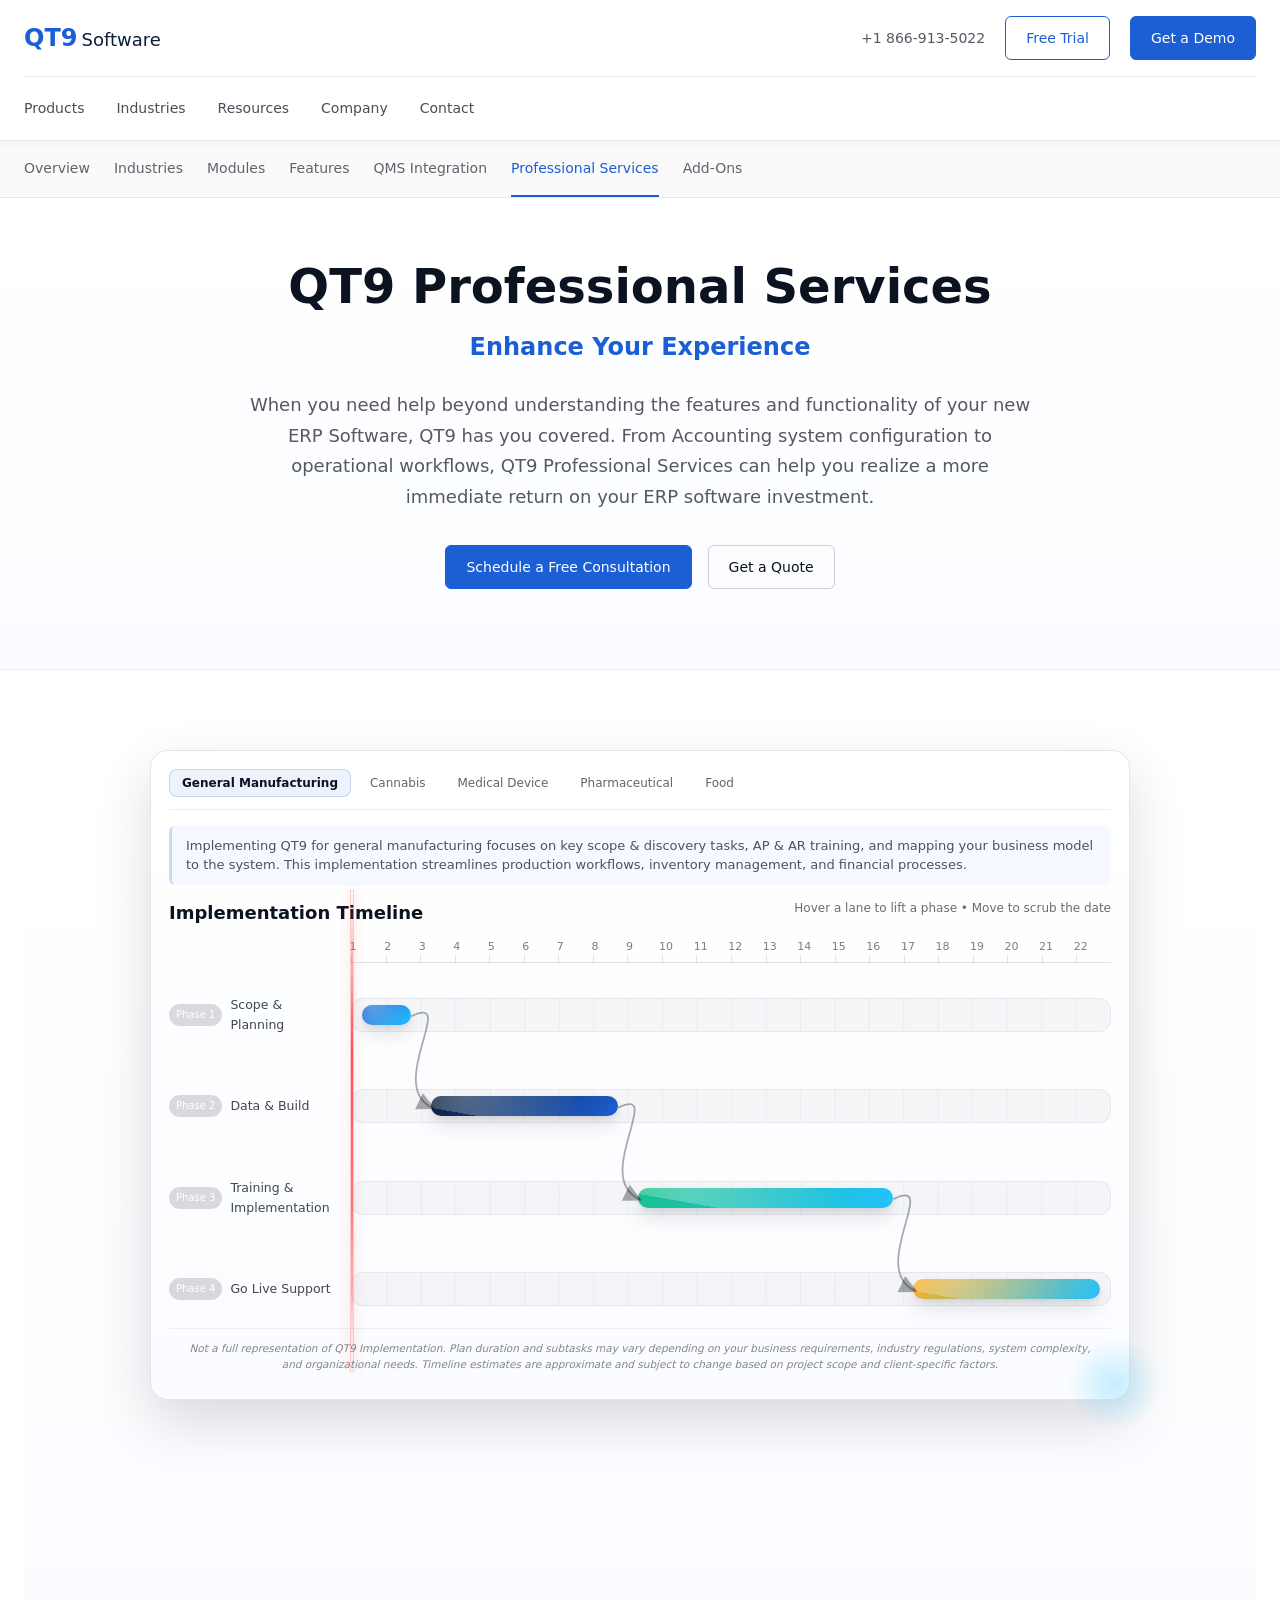
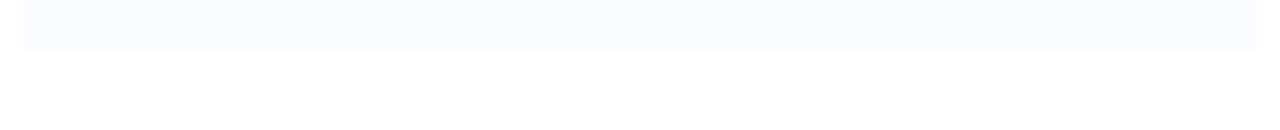
==== implementation.html @ 5e66df1b "Enhance ERP implementation timeline with new features and optimizations - Improved index.html for be" ====
<!doctype html>
<html lang="en">
  <head>
    <meta charset="UTF-8" />
    <meta name="viewport" content="width=device-width, initial-scale=1" />
    <title>Professional Services | QT9 ERP</title>
    <link rel="stylesheet" href="styles.css" />
    <link rel="stylesheet" href="page-styles.css" />
  </head>
  <body>
    <!-- Header Navigation -->
    <header class="qt9-site-header">
      <div class="qt9-header-container">
        <div class="qt9-header-top">
          <div class="qt9-logo">
            <span class="qt9-logo-text">QT9</span>
            <span class="qt9-logo-subtext">Software</span>
          </div>
          <div class="qt9-header-actions">
            <a href="tel:+18669135022" class="qt9-phone">+1 866-913-5022</a>
            <a href="#" class="qt9-btn qt9-btn-secondary">Free Trial</a>
            <a href="#" class="qt9-btn qt9-btn-primary">Get a Demo</a>
          </div>
        </div>
        <nav class="qt9-main-nav">
          <a href="#" class="qt9-nav-item">Products</a>
          <a href="#" class="qt9-nav-item">Industries</a>
          <a href="#" class="qt9-nav-item">Resources</a>
          <a href="#" class="qt9-nav-item">Company</a>
          <a href="#" class="qt9-nav-item">Contact</a>
        </nav>
      </div>
    </header>

    <!-- ERP Sub Navigation -->
    <nav class="qt9-sub-nav">
      <div class="qt9-sub-nav-container">
        <a href="#" class="qt9-sub-nav-item">Overview</a>
        <a href="#" class="qt9-sub-nav-item">Industries</a>
        <a href="#" class="qt9-sub-nav-item">Modules</a>
        <a href="#" class="qt9-sub-nav-item">Features</a>
        <a href="#" class="qt9-sub-nav-item">QMS Integration</a>
        <a href="#" class="qt9-sub-nav-item qt9-sub-nav-item-active">Professional Services</a>
        <a href="#" class="qt9-sub-nav-item">Add-Ons</a>
      </div>
    </nav>

    <!-- Main Content -->
    <main class="qt9-main-content">
      <!-- Hero Section -->
      <section class="qt9-hero">
        <div class="qt9-hero-container">
          <h1 class="qt9-hero-title">QT9 Professional Services</h1>
          <p class="qt9-hero-subtitle">Enhance Your Experience</p>
          <p class="qt9-hero-description">
            When you need help beyond understanding the features and functionality of your new ERP Software, QT9 has you covered. From Accounting system configuration to operational workflows, QT9 Professional Services can help you realize a more immediate return on your ERP software investment.
          </p>
          <div class="qt9-hero-actions">
            <a href="#" class="qt9-btn qt9-btn-primary">Schedule a Free Consultation</a>
            <a href="#" class="qt9-btn qt9-btn-outline">Get a Quote</a>
          </div>
        </div>
      </section>

      <!-- Timeline Card Section -->
      <section class="qt9-timeline-section">
        <div class="qt9-section-container">
          <div class="qt9-page-wrap">
            <div class="qt9-timeline-card" role="img" aria-label="Interactive implementation timeline mockup with four phases across weeks.">
              <div class="qt9-tabs">
                <button class="qt9-tab active" data-type="general">General Manufacturing</button>
                <button class="qt9-tab" data-type="cannabis">Cannabis</button>
                <button class="qt9-tab" data-type="medical">Medical Device</button>
                <button class="qt9-tab" data-type="pharma">Pharmaceutical</button>
                <button class="qt9-tab" data-type="food">Food</button>
              </div>
              <div class="qt9-description" id="implementation-description">
                <!-- Dynamically populated -->
              </div>
              <div class="qt9-card-header">
                <div class="qt9-title">Implementation Timeline</div>
                <div class="qt9-subtitle">Hover a lane to lift a phase • Move to scrub the date</div>
              </div>

              <!-- Week ticks (start inline with the chart lanes) -->
              <div class="qt9-axis" aria-hidden="true">
                <div class="qt9-axis-spacer"></div>
                <div class="qt9-ticks" id="week-ticks">
                  <!-- Dynamically generated -->
                </div>
              </div>

              <!-- Bars -->
              <div class="qt9-bars">
                <div class="qt9-row">
                  <div class="qt9-label">
                    <span class="qt9-bar-chip">Phase 1</span>
                    Scope &amp; Planning
                  </div>
                  <div class="qt9-lane" data-phase="1">
                    <!-- Phase 1: 2 weeks -->
                    <div class="qt9-swimlane-hitbox" style="--start:0; --span:2;" aria-hidden="true"></div>
                    <div class="qt9-bar bar-1" style="--start:0; --span:2;">
                      <div class="qt9-bar-glint" aria-hidden="true"></div>
                    </div>
                    <div class="qt9-subtasks" data-phase="1">
                      <!-- Dynamically populated -->
                    </div>
                  </div>
                </div>

                <div class="qt9-row">
                  <div class="qt9-label">
                    <span class="qt9-bar-chip">Phase 2</span>
                    Data &amp; Build
                  </div>
                  <div class="qt9-lane" data-phase="2">
                    <!-- Phase 2: 6 weeks -->
                    <div class="qt9-swimlane-hitbox" style="--start:2; --span:6;" aria-hidden="true"></div>
                    <div class="qt9-bar bar-2" style="--start:2; --span:6;">
                      <div class="qt9-bar-glint" aria-hidden="true"></div>
                    </div>
                    <div class="qt9-subtasks" data-phase="2">
                      <!-- Dynamically populated -->
                    </div>
                  </div>
                </div>

                <div class="qt9-row">
                  <div class="qt9-label">
                    <span class="qt9-bar-chip">Phase 3</span>
                    Training &amp; Implementation
                  </div>
                  <div class="qt9-lane" data-phase="3">
                    <!-- Phase 3: 8 weeks -->
                    <div class="qt9-swimlane-hitbox" style="--start:8; --span:8;" aria-hidden="true"></div>
                    <div class="qt9-bar bar-3" style="--start:8; --span:8;">
                      <div class="qt9-bar-glint" aria-hidden="true"></div>
                    </div>
                    <div class="qt9-subtasks" data-phase="3">
                      <!-- Dynamically populated -->
                    </div>
                  </div>
                </div>

                <div class="qt9-row">
                  <div class="qt9-label">
                    <span class="qt9-bar-chip">Phase 4</span>
                    Go Live Support
                  </div>
                  <div class="qt9-lane" data-phase="4">
                    <!-- Phase 4: 6 weeks -->
                    <div class="qt9-swimlane-hitbox" style="--start:16; --span:6;" aria-hidden="true"></div>
                    <div class="qt9-bar bar-4" style="--start:16; --span:6;">
                      <div class="qt9-bar-glint" aria-hidden="true"></div>
                    </div>
                    <div class="qt9-subtasks" data-phase="4">
                      <!-- Dynamically populated -->
                    </div>
                  </div>
                </div>
              </div>

              <!-- Cursor-tracking progress line -->
              <div class="qt9-progress-line" aria-hidden="true"></div>

              <!-- Dependency arrows (always visible; auto-tracks bar positions) -->
              <svg class="qt9-deps" aria-hidden="true"></svg>

              <div class="qt9-bg-grid" aria-hidden="true"></div>
              <div class="qt9-corner-dot" aria-hidden="true"></div>
              
              <div class="qt9-footer-text">
                Not a full representation of QT9 Implementation. Plan duration and subtasks may vary depending on your business requirements, industry regulations, system complexity, and organizational needs. Timeline estimates are approximate and subject to change based on project scope and client-specific factors.
              </div>
            </div>
          </div>
        </div>
      </section>
    </main>

    <script type="module" src="main.js"></script>
  </body>
</html>
---- styles.css ----
/* ============================================================
   QT9 Bento Gantt Mock Timeline
   ============================================================ */
.qt9-page-wrap {
  display: flex;
  justify-content: center;
  padding-top: 48px;
  padding-bottom: 200px;
  min-height: 100vh;
  background: linear-gradient(180deg, #ffffff 0%, #fbfcff 100%);
}

.qt9-timeline-card {
  --card-w: 980px;
  --card-h: 650px;
  --weeks: 22;

  /* Layout constants (JS reads these) */
  --label-col: 170px;
  --col-gap: 12px;
  --card-pad: 18px;

  /* QT9-ish palette */
  --qt9-navy: #0b1f3b;
  --qt9-blue: #1c5fd4;
  --qt9-cyan: #22c3ff;
  --qt9-green: #18c08a;
  --qt9-amber: #ffb020;

  --ink: #0b1220;
  --muted: rgba(11, 18, 32, 0.62);
  --line: rgba(15, 23, 42, 0.12);

  width: var(--card-w);
  height: var(--card-h);
  max-height: var(--card-h);
  position: relative;
  border-radius: 18px;
  padding: var(--card-pad);
  background: linear-gradient(180deg, #ffffff 0%, #fbfcff 100%);
  border: 1px solid rgba(15, 23, 42, 0.10);
  box-shadow: 0 22px 55px rgba(2, 8, 23, 0.14);
  overflow: visible;
  display: flex;
  flex-direction: column;

  /* 3D stage */
  perspective: 900px;
  transform-style: preserve-3d;
}

.qt9-tabs {
  display: flex;
  gap: 6px;
  margin-bottom: 16px;
  padding-bottom: 12px;
  border-bottom: 1px solid rgba(15, 23, 42, 0.08);
  position: relative;
  z-index: 6;
  flex-wrap: wrap;
}

.qt9-tab {
  font-family: system-ui, -apple-system, Segoe UI, Roboto, Arial, sans-serif;
  font-size: 12px;
  font-weight: 500;
  color: rgba(11, 18, 32, 0.65);
  background: transparent;
  border: 1px solid transparent;
  border-radius: 8px;
  padding: 6px 12px;
  cursor: pointer;
  transition: all 200ms cubic-bezier(0.2, 0.8, 0.2, 1);
  position: relative;
}

.qt9-tab:hover {
  color: rgba(11, 18, 32, 0.85);
  background: rgba(15, 23, 42, 0.04);
}

.qt9-tab.active {
  color: var(--ink);
  background: rgba(28, 95, 212, 0.08);
  border-color: rgba(28, 95, 212, 0.2);
  font-weight: 600;
}

.qt9-description {
  font-family: system-ui, -apple-system, Segoe UI, Roboto, Arial, sans-serif;
  font-size: 13px;
  line-height: 1.5;
  color: rgba(11, 18, 32, 0.72);
  background: rgba(28, 95, 212, 0.04);
  border-left: 3px solid rgba(28, 95, 212, 0.2);
  border-radius: 6px;
  padding: 10px 14px;
  margin-bottom: 14px;
  position: relative;
  z-index: 6;
  transition: opacity 200ms ease, transform 200ms ease;
}

.qt9-card-header {
  display: flex;
  justify-content: space-between;
  gap: 12px;
  margin-bottom: 10px;
  position: relative;
  z-index: 6;
}

.qt9-title {
  font-family: system-ui, -apple-system, Segoe UI, Roboto, Arial, sans-serif;
  font-weight: 700;
  font-size: 18px;
  color: var(--ink);
}

.qt9-subtitle {
  font-family: system-ui, -apple-system, Segoe UI, Roboto, Arial, sans-serif;
  font-size: 12px;
  color: var(--muted);
  white-space: nowrap;
}

.qt9-footer-text {
  font-family: system-ui, -apple-system, Segoe UI, Roboto, Arial, sans-serif;
  font-size: 10.5px;
  line-height: 1.5;
  color: rgba(11, 18, 32, 0.5);
  text-align: center;
  margin-top: auto;
  padding-top: 12px;
  padding-bottom: 8px;
  padding-left: 16px;
  padding-right: 16px;
  border-top: 1px solid rgba(15, 23, 42, 0.06);
  position: relative;
  z-index: 6;
  font-style: italic;
  flex-shrink: 0;
  max-width: 100%;
}

/* Axis aligns to the same label column as the rows */
.qt9-axis {
  display: grid;
  grid-template-columns: var(--label-col) 1fr;
  column-gap: var(--col-gap);
  margin-bottom: 10px;
  position: relative;
  z-index: 6;
}

.qt9-axis-spacer {
  height: 1px;
}

.qt9-ticks {
  display: grid;
  grid-template-columns: repeat(var(--weeks), 1fr);
  border-bottom: 1px solid var(--line);
  padding-bottom: 6px;
}

.qt9-tick {
  position: relative;
  height: 18px;
}

.qt9-tick::before {
  content: "";
  position: absolute;
  left: 0;
  bottom: -7px;
  width: 1px;
  height: 8px;
  background: var(--line);
}

.qt9-tick span {
  position: absolute;
  left: 0;
  bottom: 0;
  transform: translateX(-20%);
  font-family: system-ui, -apple-system, Segoe UI, Roboto, Arial, sans-serif;
  font-size: 11px;
  color: rgba(11, 18, 32, 0.55);
}

.qt9-bars {
  display: grid;
  gap: 10px;
  flex: 1;
  overflow: visible;
  position: relative;
  z-index: 7;
  isolation: isolate;
  cursor: crosshair;
}

.qt9-row {
  display: grid;
  grid-template-columns: var(--label-col) 1fr;
  column-gap: var(--col-gap);
  align-items: center;
}

.qt9-label {
  font-family: system-ui, -apple-system, Segoe UI, Roboto, Arial, sans-serif;
  font-size: 12.5px;
  color: rgba(11, 18, 32, 0.78);
  display: flex;
  align-items: center;
  gap: 8px;
}

.qt9-lane {
  position: relative;
  height: 34px;
  border-radius: 12px;
  background: rgba(15, 23, 42, 0.03);
  border: 1px solid rgba(15, 23, 42, 0.06);
  overflow: visible;
  z-index: 1;
  transition: margin-bottom 400ms cubic-bezier(0.2, 0.8, 0.2, 1);
  margin-bottom: 0;
}

.qt9-lane.expanded {
  margin-bottom: 120px;
}

.qt9-lane::before {
  content: "";
  position: absolute;
  inset: 0;
  background: linear-gradient(to right, rgba(15, 23, 42, 0.08) 1px, transparent 1px);
  background-size: calc(100% / var(--weeks)) 100%;
  opacity: 0.55;
  pointer-events: none;
}

/* Swimlane hitbox - invisible interactive area spanning phase timespan */
.qt9-swimlane-hitbox {
  position: absolute;
  top: 0;
  bottom: 0;
  left: calc((100% / var(--weeks)) * var(--start) + 10px);
  width: calc((100% / var(--weeks)) * var(--span) - 20px);
  z-index: 6;
  cursor: pointer;
  pointer-events: auto;
  transition: left 600ms cubic-bezier(0.2, 0.8, 0.2, 1),
    width 600ms cubic-bezier(0.2, 0.8, 0.2, 1);
  /* Optional: uncomment for debugging */
  /* background: rgba(255, 0, 0, 0.1); */
}

.qt9-bar {
  position: absolute;
  top: 6px;
  bottom: 6px;
  left: calc((100% / var(--weeks)) * var(--start) + 10px);
  width: calc((100% / var(--weeks)) * var(--span) - 20px);
  border-radius: 12px;

  box-shadow: 0 10px 18px rgba(2, 8, 23, 0.10), 0 2px 6px rgba(2, 8, 23, 0.08);

  transform: translateZ(0);
  transform-style: preserve-3d;
  transform-origin: 50% 50%;

  transition: transform 380ms cubic-bezier(0.2, 0.8, 0.2, 1),
    box-shadow 380ms cubic-bezier(0.2, 0.8, 0.2, 1),
    filter 380ms cubic-bezier(0.2, 0.8, 0.2, 1),
    left 600ms cubic-bezier(0.2, 0.8, 0.2, 1),
    width 600ms cubic-bezier(0.2, 0.8, 0.2, 1);
  overflow: hidden;
  z-index: 10;
}

.bar-1 {
  background: linear-gradient(135deg, var(--qt9-blue), var(--qt9-cyan));
}

.bar-2 {
  background: linear-gradient(135deg, var(--qt9-navy), var(--qt9-blue));
}

.bar-3 {
  background: linear-gradient(135deg, var(--qt9-green), var(--qt9-cyan));
}

.bar-4 {
  background: linear-gradient(135deg, var(--qt9-amber), var(--qt9-cyan));
}

/* Independent bar tilt forward: triggered by X-coordinate hover */
.qt9-bar.hovered {
  filter: saturate(1.05) contrast(1.02);
  box-shadow: 0 16px 30px rgba(2, 8, 23, 0.14), 0 6px 14px rgba(2, 8, 23, 0.10);
}

.bar-1.hovered {
  transform: rotateX(8deg) rotateY(-2deg) translateZ(28px) scale(1.02);
}

.bar-2.hovered {
  transform: rotateX(8deg) rotateY(2deg) translateZ(28px) scale(1.02);
}

.bar-3.hovered {
  transform: rotateX(7deg) rotateY(-2deg) translateZ(28px) scale(1.02);
}

.bar-4.hovered {
  transform: rotateX(9deg) rotateY(2deg) translateZ(28px) scale(1.02);
}

.qt9-bar-chip {
  font-family: system-ui, -apple-system, Segoe UI, Roboto, Arial, sans-serif;
  font-size: 10px;
  color: white;
  background: rgba(11, 18, 32, 0.15);
  padding: 3px 7px;
  border-radius: 999px;
  white-space: nowrap;
  flex-shrink: 0;
  transition: background 380ms cubic-bezier(0.2, 0.8, 0.2, 1),
    box-shadow 380ms cubic-bezier(0.2, 0.8, 0.2, 1),
    transform 380ms cubic-bezier(0.2, 0.8, 0.2, 1);
}

.qt9-bar-chip.active {
  background: rgba(28, 95, 212, 0.25);
  box-shadow: 0 2px 8px rgba(28, 95, 212, 0.3);
  transform: scale(1.05);
}

.qt9-bar-glint {
  position: absolute;
  inset: -40% -30%;
  background: radial-gradient(circle at 30% 30%, rgba(255, 255, 255, 0.55), transparent 55%);
  transform: rotate(10deg) translateZ(2px);
  opacity: 0.55;
  pointer-events: none;
  transition: transform 380ms cubic-bezier(0.2, 0.8, 0.2, 1),
    opacity 380ms cubic-bezier(0.2, 0.8, 0.2, 1);
}

.qt9-bar.hovered .qt9-bar-glint {
  transform: rotate(18deg) translateX(10%) translateZ(2px);
  opacity: 0.75;
}

/* Cursor-tracking progress line */
.qt9-progress-line {
  position: absolute;
  top: 140px;
  bottom: 28px;
  width: 2px;
  left: 0;
  transform: translateX(var(--cursor-x, 0px));
  background: linear-gradient(
    to bottom,
    rgba(255, 77, 79, 0),
    rgba(255, 77, 79, 1),
    rgba(255, 120, 117, 1),
    rgba(255, 77, 79, 0)
  );
  box-shadow: 0 0 0 1px rgba(255, 77, 79, 0.25), 0 0 12px rgba(255, 77, 79, 0.45);
  transition: transform 180ms cubic-bezier(0.4, 0, 0.2, 1);
  z-index: 8;
  pointer-events: none;
}

/* Dependency arrows overlay (always visible) */
.qt9-deps {
  position: absolute;
  inset: 0;
  width: 100%;
  height: 100%;
  z-index: 9; /* above lanes, below bars */
  pointer-events: none;
}

.qt9-bg-grid {
  position: absolute;
  inset: 0;
  pointer-events: none;
  opacity: 0.25;
  z-index: 1;
}

.qt9-corner-dot {
  position: absolute;
  right: -40px;
  bottom: -40px;
  width: 110px;
  height: 110px;
  border-radius: 50%;
  background: radial-gradient(circle, rgba(34, 195, 255, 0.25), transparent 60%);
  z-index: 2;
}

/* Subtasks panel */
.qt9-subtasks {
  position: absolute;
  top: 100%;
  left: 0;
  right: 0;
  margin-top: 10px;
  padding: 0;
  background: rgba(255, 255, 255, 0.95);
  border: 1px solid rgba(15, 23, 42, 0.08);
  border-radius: 12px;
  box-shadow: 0 8px 24px rgba(2, 8, 23, 0.08);
  display: grid;
  grid-template-columns: repeat(auto-fit, minmax(140px, 1fr));
  gap: 8px;
  opacity: 0;
  transform: translateY(-8px) scale(0.98);
  pointer-events: none;
  transition: opacity 400ms cubic-bezier(0.2, 0.8, 0.2, 1),
    transform 400ms cubic-bezier(0.2, 0.8, 0.2, 1),
    padding 400ms cubic-bezier(0.2, 0.8, 0.2, 1),
    max-height 400ms cubic-bezier(0.2, 0.8, 0.2, 1);
  z-index: 11;
  max-height: 0;
  overflow: hidden;
}

.qt9-lane.expanded .qt9-subtasks {
  opacity: 1;
  transform: translateY(0) scale(1);
  pointer-events: auto;
  max-height: 200px;
  padding: 12px 14px;
}

.qt9-subtask {
  font-family: system-ui, -apple-system, Segoe UI, Roboto, Arial, sans-serif;
  font-size: 11.5px;
  color: rgba(11, 18, 32, 0.75);
  padding: 6px 10px;
  background: rgba(15, 23, 42, 0.04);
  border-radius: 6px;
  border: 1px solid rgba(15, 23, 42, 0.06);
  transition: background 200ms ease, border-color 200ms ease;
}

.qt9-subtask:hover {
  background: rgba(15, 23, 42, 0.08);
  border-color: rgba(15, 23, 42, 0.12);
}

.qt9-subtask-industry {
  background: rgba(28, 95, 212, 0.08);
  border-color: rgba(28, 95, 212, 0.2);
  color: rgba(11, 18, 32, 0.85);
  font-weight: 500;
  position: relative;
}

.qt9-subtask-industry::before {
  content: "•";
  color: rgba(28, 95, 212, 0.6);
  font-weight: bold;
  margin-right: 4px;
}

.qt9-subtask-industry:hover {
  background: rgba(28, 95, 212, 0.12);
  border-color: rgba(28, 95, 212, 0.3);
}

/* Responsive adjustments */
@media (max-width: 1024px) {
  .qt9-timeline-card {
    --card-w: min(980px, calc(100vw - 2rem));
  }
}

@media (max-width: 768px) {
  .qt9-timeline-card {
    --card-w: calc(100vw - 2rem);
    --label-col: 140px;
    --card-pad: 14px;
  }

  .qt9-subtitle {
    font-size: 11px;
  }
}
---- page-styles.css ----
/* ============================================================
   QT9 Site Page Styles - Professional Services Mockup
   ============================================================ */

/* Reset and Base */
* {
  margin: 0;
  padding: 0;
  box-sizing: border-box;
}

body {
  font-family: system-ui, -apple-system, Segoe UI, Roboto, Arial, sans-serif;
  color: #0b1220;
  background: #ffffff;
  line-height: 1.6;
}

/* Header */
.qt9-site-header {
  background: #ffffff;
  border-bottom: 1px solid rgba(15, 23, 42, 0.1);
  position: sticky;
  top: 0;
  z-index: 100;
  box-shadow: 0 2px 8px rgba(2, 8, 23, 0.04);
}

.qt9-header-container {
  max-width: 1400px;
  margin: 0 auto;
  padding: 0 24px;
}

.qt9-header-top {
  display: flex;
  justify-content: space-between;
  align-items: center;
  padding: 16px 0;
}

.qt9-logo {
  display: flex;
  align-items: baseline;
  gap: 4px;
  font-weight: 700;
  font-size: 24px;
  color: #0b1f3b;
}

.qt9-logo-text {
  color: #1c5fd4;
}

.qt9-logo-subtext {
  font-size: 18px;
  font-weight: 500;
  color: #0b1f3b;
}

.qt9-header-actions {
  display: flex;
  align-items: center;
  gap: 20px;
}

.qt9-phone {
  font-size: 14px;
  color: rgba(11, 18, 32, 0.7);
  text-decoration: none;
  font-weight: 500;
  transition: color 200ms ease;
}

.qt9-phone:hover {
  color: #1c5fd4;
}

.qt9-btn {
  display: inline-block;
  padding: 10px 20px;
  border-radius: 6px;
  font-size: 14px;
  font-weight: 500;
  text-decoration: none;
  transition: all 200ms cubic-bezier(0.2, 0.8, 0.2, 1);
  border: 1px solid transparent;
  cursor: pointer;
}

.qt9-btn-primary {
  background: #1c5fd4;
  color: #ffffff;
  border-color: #1c5fd4;
}

.qt9-btn-primary:hover {
  background: #1554c0;
  border-color: #1554c0;
  transform: translateY(-1px);
  box-shadow: 0 4px 12px rgba(28, 95, 212, 0.3);
}

.qt9-btn-secondary {
  background: transparent;
  color: #1c5fd4;
  border-color: #1c5fd4;
}

.qt9-btn-secondary:hover {
  background: rgba(28, 95, 212, 0.08);
}

.qt9-btn-outline {
  background: transparent;
  color: #0b1220;
  border-color: rgba(15, 23, 42, 0.2);
}

.qt9-btn-outline:hover {
  background: rgba(15, 23, 42, 0.04);
  border-color: rgba(15, 23, 42, 0.3);
}

/* Main Navigation */
.qt9-main-nav {
  display: flex;
  gap: 32px;
  padding: 12px 0;
  border-top: 1px solid rgba(15, 23, 42, 0.08);
}

.qt9-nav-item {
  font-size: 14px;
  color: rgba(11, 18, 32, 0.75);
  text-decoration: none;
  font-weight: 500;
  transition: color 200ms ease;
  padding: 8px 0;
}

.qt9-nav-item:hover {
  color: #1c5fd4;
}

/* Sub Navigation */
.qt9-sub-nav {
  background: rgba(15, 23, 42, 0.02);
  border-bottom: 1px solid rgba(15, 23, 42, 0.08);
}

.qt9-sub-nav-container {
  max-width: 1400px;
  margin: 0 auto;
  padding: 0 24px;
  display: flex;
  gap: 24px;
  overflow-x: auto;
}

.qt9-sub-nav-item {
  font-size: 14px;
  color: rgba(11, 18, 32, 0.65);
  text-decoration: none;
  font-weight: 500;
  padding: 16px 0;
  white-space: nowrap;
  border-bottom: 2px solid transparent;
  transition: all 200ms ease;
}

.qt9-sub-nav-item:hover {
  color: #1c5fd4;
}

.qt9-sub-nav-item-active {
  color: #1c5fd4;
  border-bottom-color: #1c5fd4;
}

/* Main Content */
.qt9-main-content {
  min-height: calc(100vh - 200px);
}

/* Hero Section */
.qt9-hero {
  background: linear-gradient(180deg, #ffffff 0%, #fbfcff 100%);
  padding: 60px 0 80px;
  border-bottom: 1px solid rgba(15, 23, 42, 0.08);
}

.qt9-hero-container {
  max-width: 1200px;
  margin: 0 auto;
  padding: 0 24px;
  text-align: center;
}

.qt9-hero-title {
  font-size: 48px;
  font-weight: 700;
  color: #0b1220;
  margin-bottom: 12px;
  line-height: 1.2;
}

.qt9-hero-subtitle {
  font-size: 24px;
  font-weight: 600;
  color: #1c5fd4;
  margin-bottom: 24px;
}

.qt9-hero-description {
  font-size: 18px;
  color: rgba(11, 18, 32, 0.7);
  max-width: 800px;
  margin: 0 auto 32px;
  line-height: 1.7;
}

.qt9-hero-actions {
  display: flex;
  gap: 16px;
  justify-content: center;
  flex-wrap: wrap;
}

/* Timeline Section */
.qt9-timeline-section {
  padding: 80px 0;
  background: #ffffff;
}

.qt9-section-container {
  max-width: 1400px;
  margin: 0 auto;
  padding: 0 24px;
}

/* Override page-wrap for embedded card */
.qt9-timeline-section .qt9-page-wrap {
  padding-top: 0;
  padding-bottom: 200px;
  justify-content: center;
}

/* Responsive */
@media (max-width: 1024px) {
  .qt9-hero-title {
    font-size: 36px;
  }

  .qt9-hero-subtitle {
    font-size: 20px;
  }

  .qt9-hero-description {
    font-size: 16px;
  }

  .qt9-header-actions {
    gap: 12px;
  }

  .qt9-btn {
    padding: 8px 16px;
    font-size: 13px;
  }

  .qt9-phone {
    display: none;
  }
}

@media (max-width: 768px) {
  .qt9-main-nav {
    gap: 20px;
    overflow-x: auto;
  }

  .qt9-sub-nav-container {
    gap: 16px;
  }

  .qt9-hero-title {
    font-size: 32px;
  }

  .qt9-hero-actions {
    flex-direction: column;
    align-items: stretch;
  }

  .qt9-btn {
    width: 100%;
    text-align: center;
  }
}
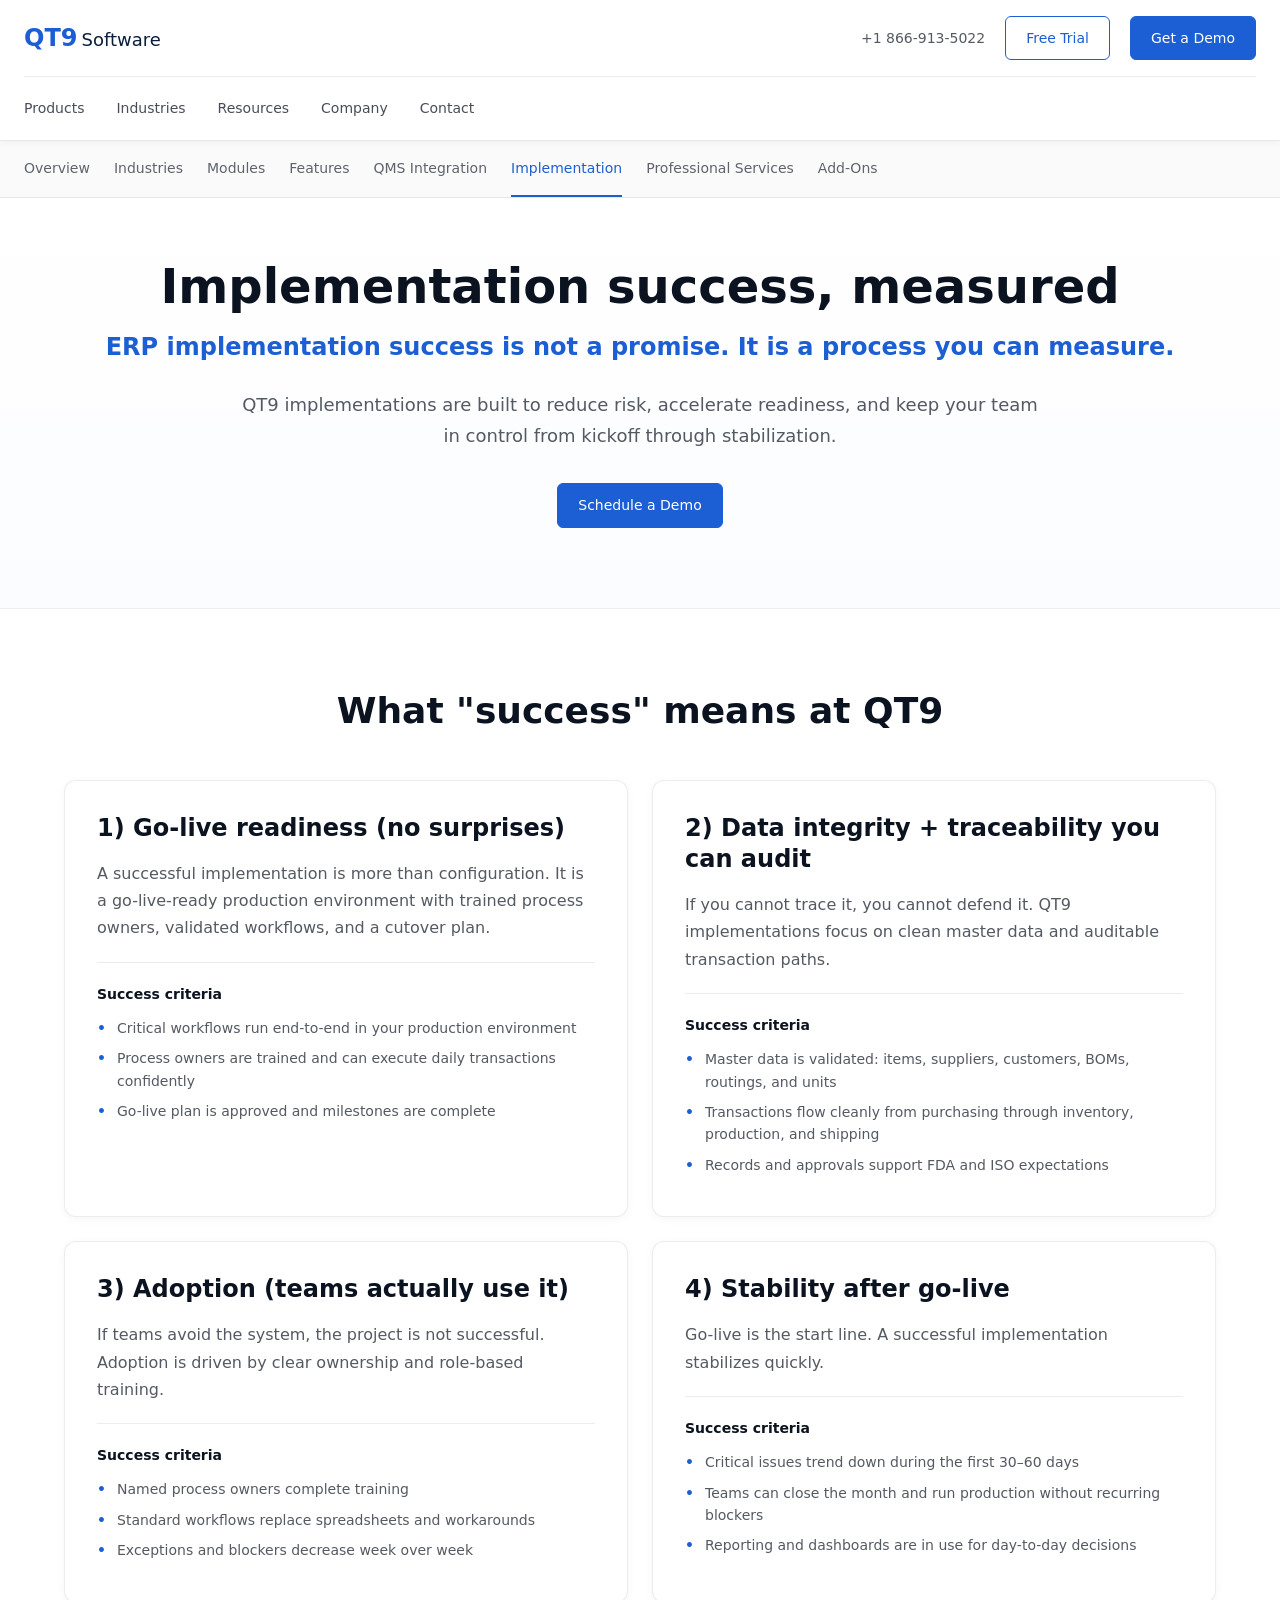
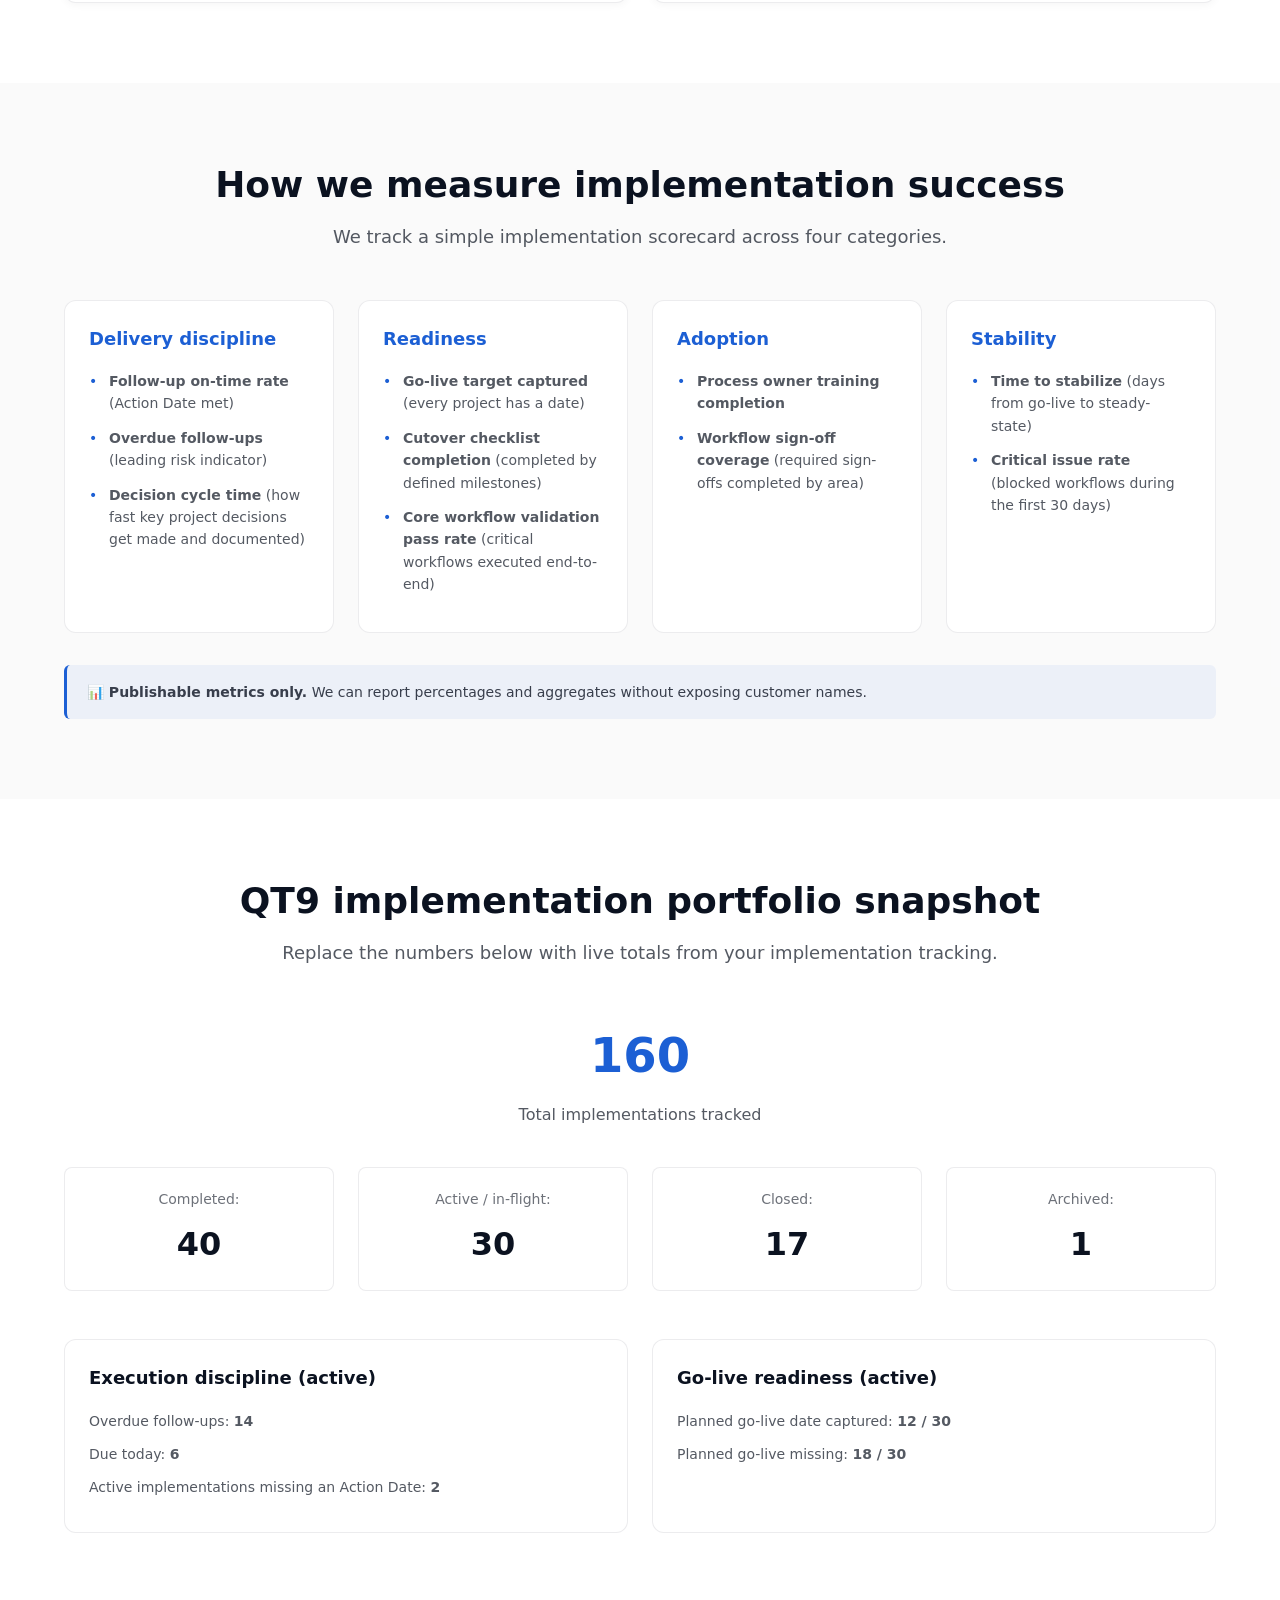
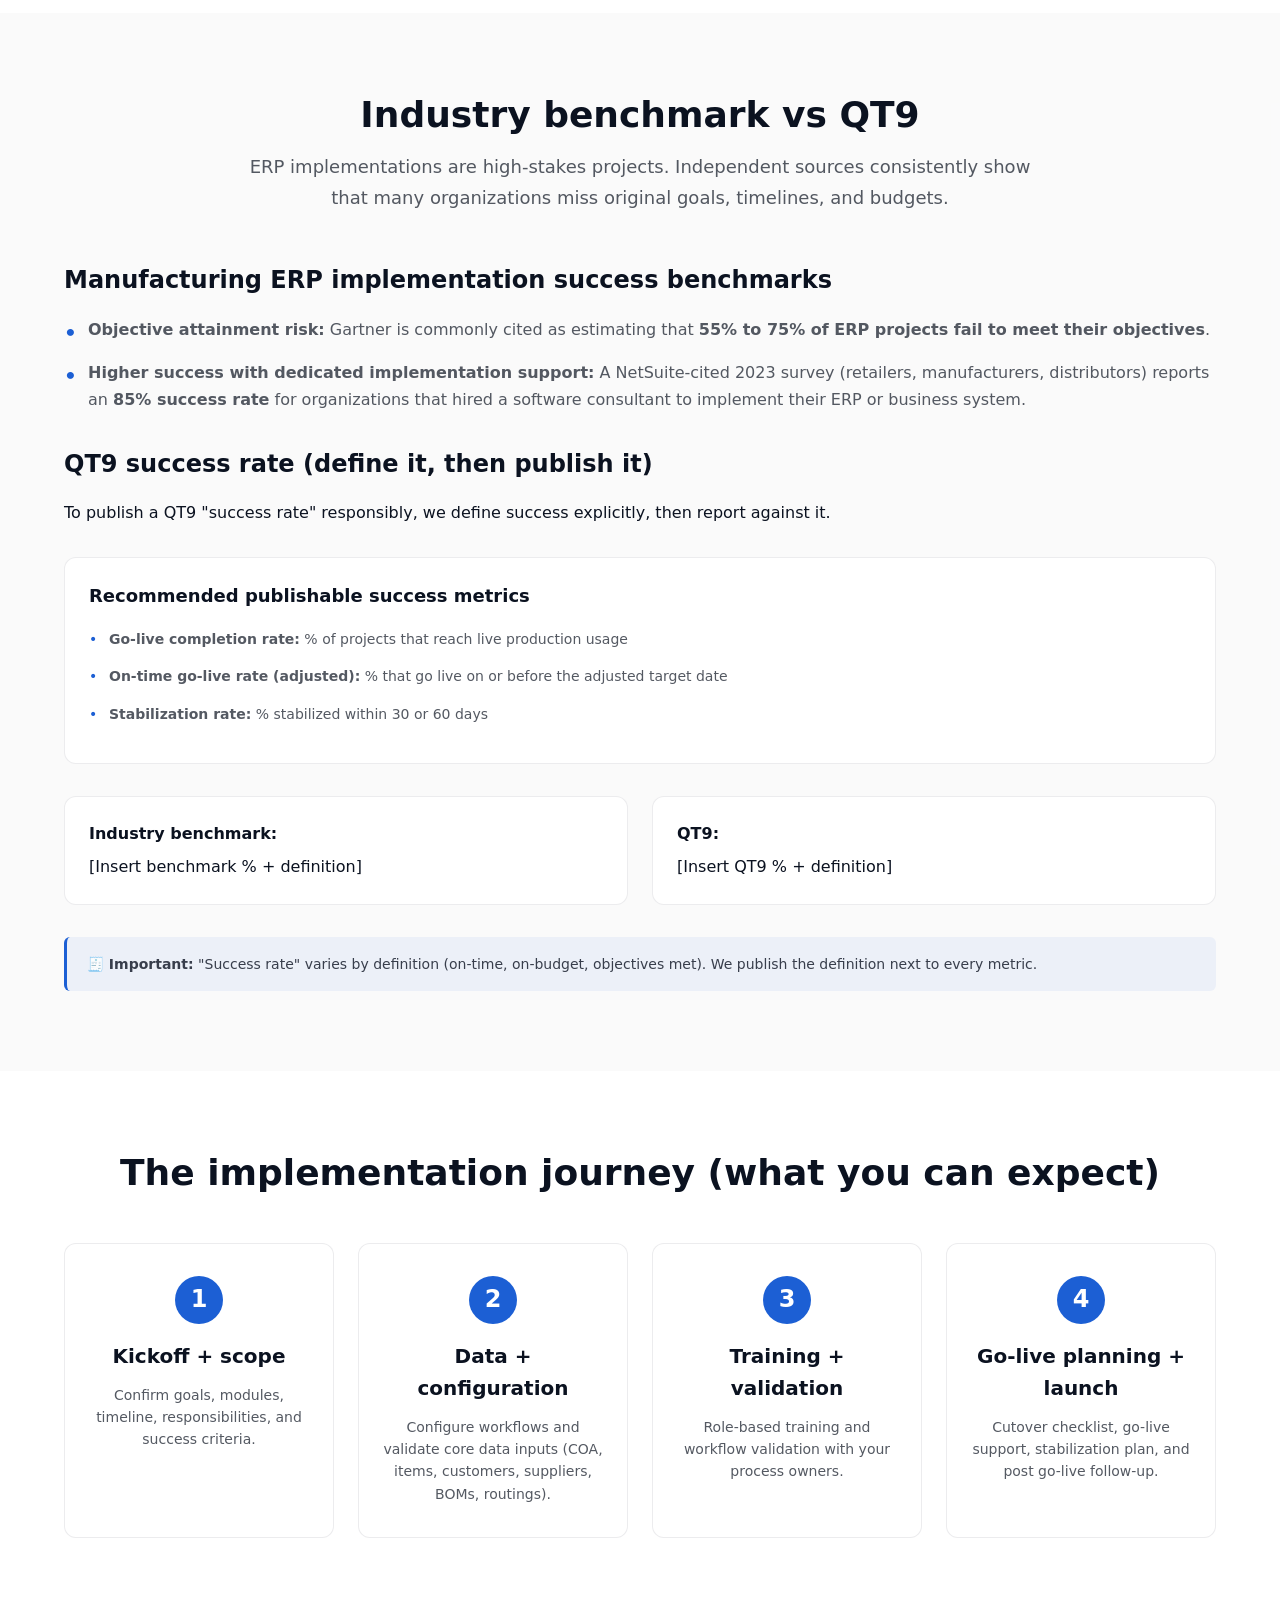
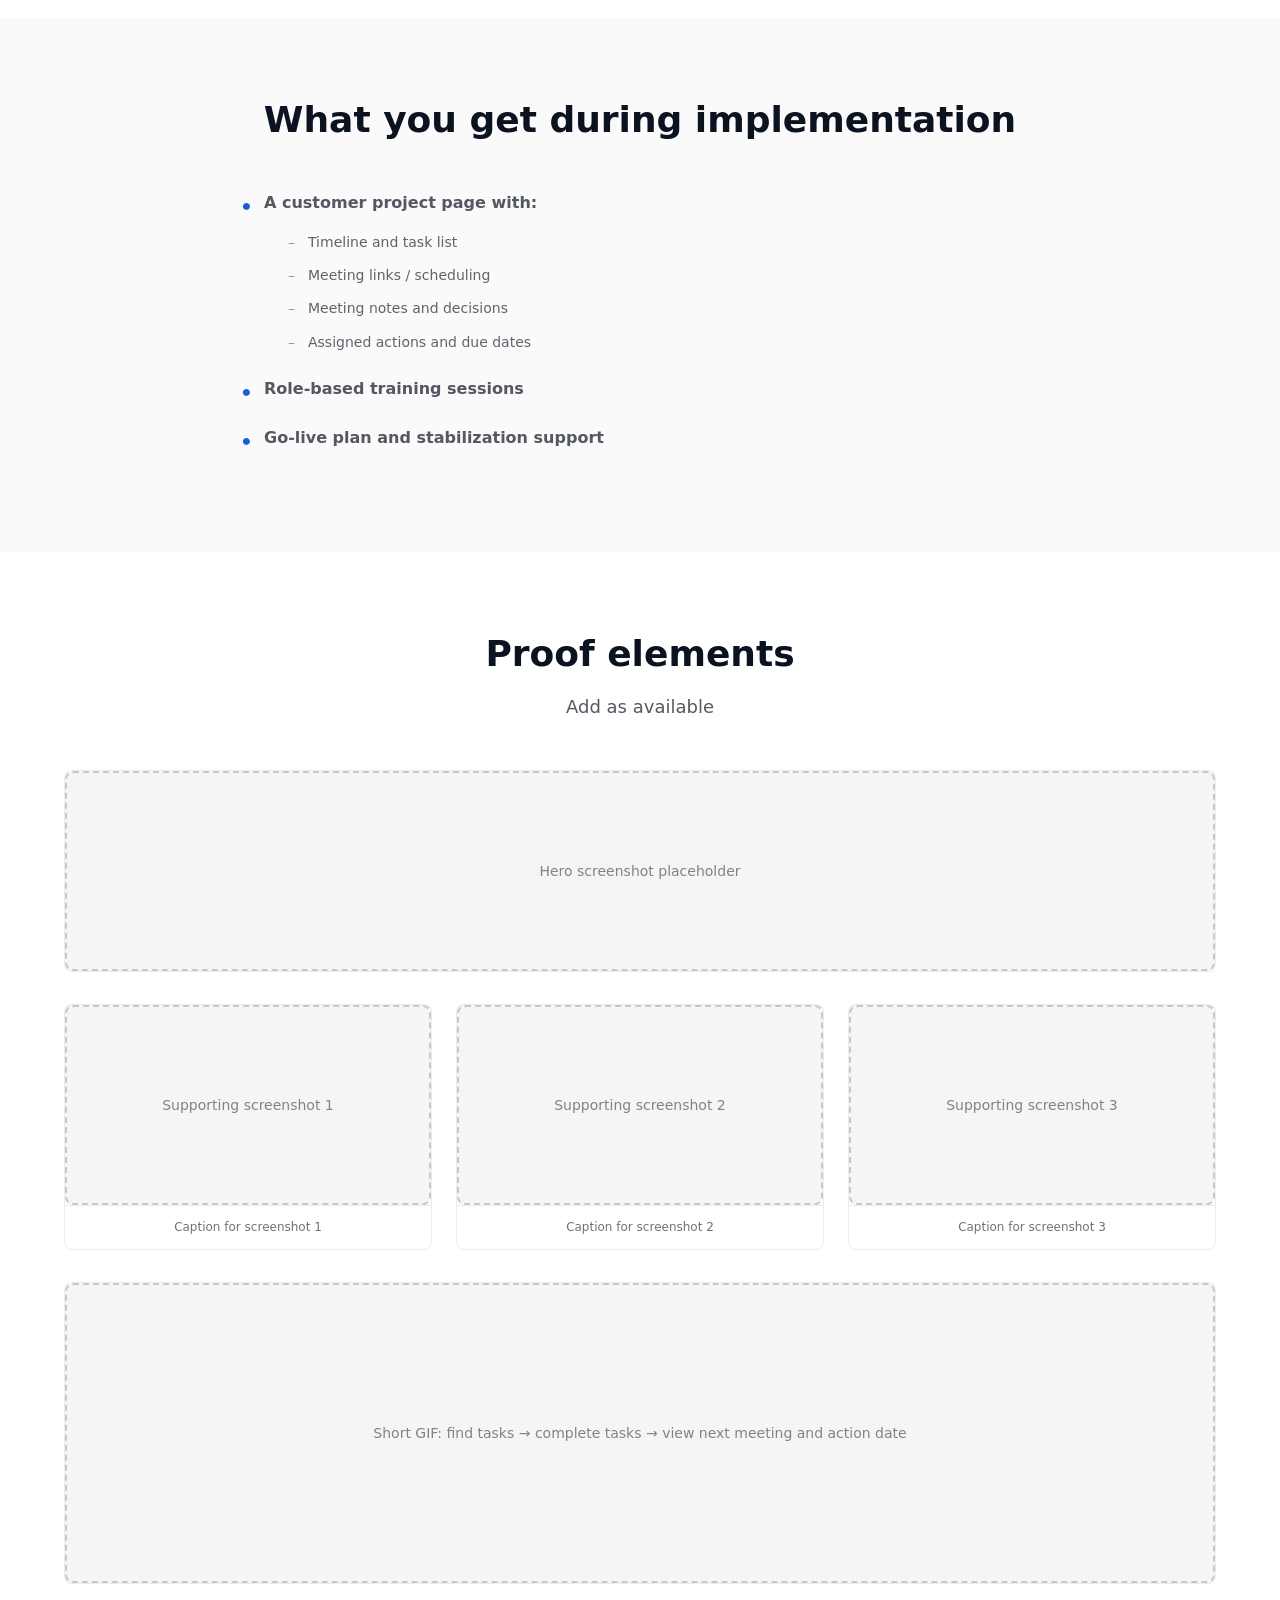
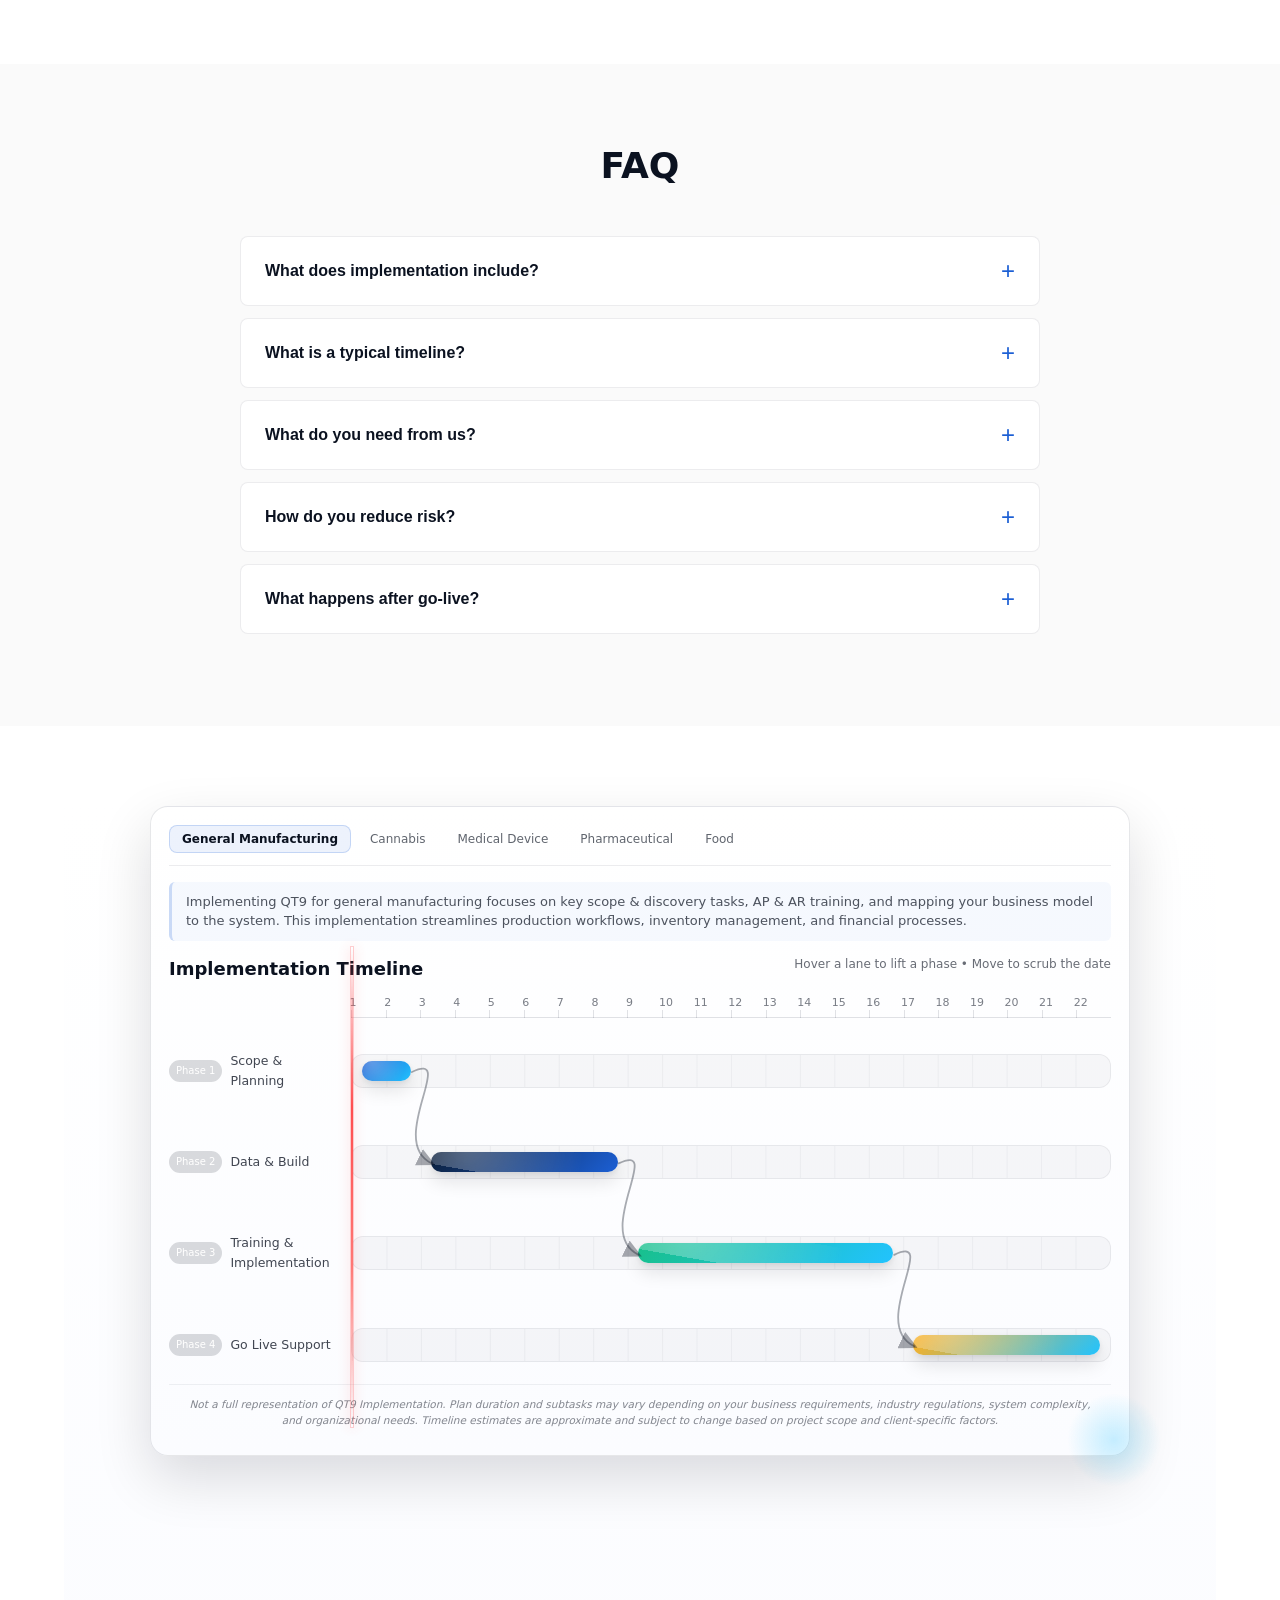
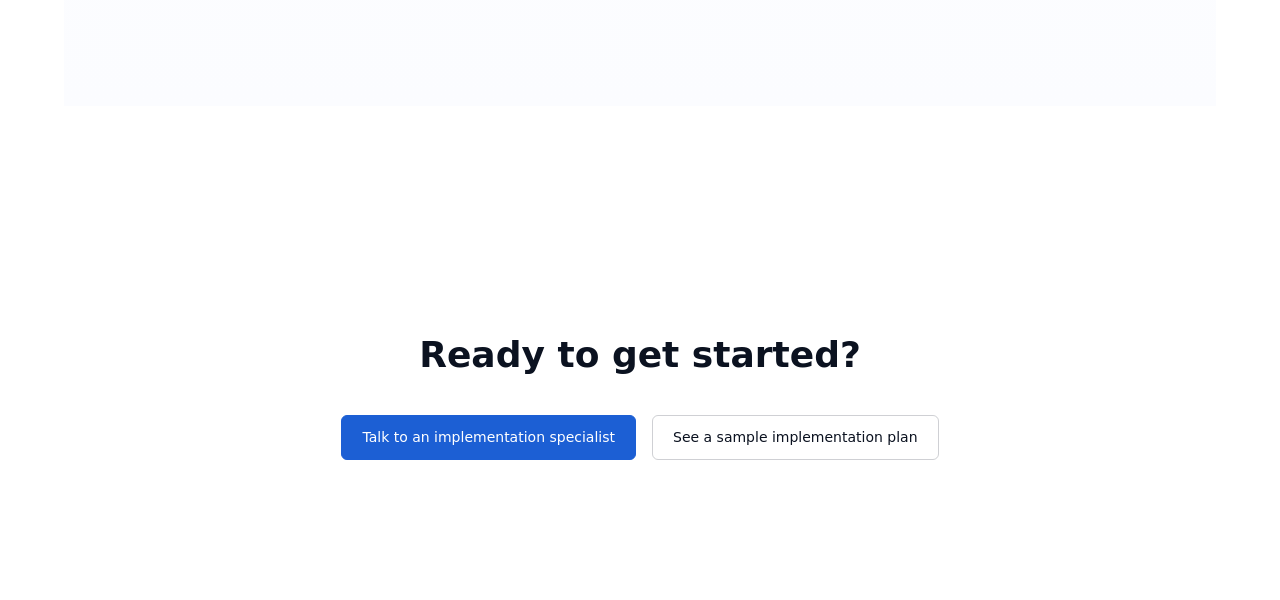
==== commit a1e7c600: "Revamp ERP implementation page with comprehensive content and styling updates - Changed page title f" ====
--- a/implementation.html
+++ b/implementation.html
@@ -3,7 +3,7 @@
   <head>
     <meta charset="UTF-8" />
     <meta name="viewport" content="width=device-width, initial-scale=1" />
-    <title>Professional Services | QT9 ERP</title>
+    <title>Implementation | QT9 ERP</title>
     <link rel="stylesheet" href="styles.css" />
     <link rel="stylesheet" href="page-styles.css" />
   </head>
@@ -40,7 +40,8 @@
         <a href="#" class="qt9-sub-nav-item">Modules</a>
         <a href="#" class="qt9-sub-nav-item">Features</a>
         <a href="#" class="qt9-sub-nav-item">QMS Integration</a>
-        <a href="#" class="qt9-sub-nav-item qt9-sub-nav-item-active">Professional Services</a>
+        <a href="#" class="qt9-sub-nav-item qt9-sub-nav-item-active">Implementation</a>
+        <a href="#" class="qt9-sub-nav-item">Professional Services</a>
         <a href="#" class="qt9-sub-nav-item">Add-Ons</a>
       </div>
     </nav>
@@ -50,14 +51,341 @@
       <!-- Hero Section -->
       <section class="qt9-hero">
         <div class="qt9-hero-container">
-          <h1 class="qt9-hero-title">QT9 Professional Services</h1>
-          <p class="qt9-hero-subtitle">Enhance Your Experience</p>
+          <h1 class="qt9-hero-title">Implementation success, measured</h1>
+          <p class="qt9-hero-subtitle">ERP implementation success is not a promise. It is a process you can measure.</p>
           <p class="qt9-hero-description">
-            When you need help beyond understanding the features and functionality of your new ERP Software, QT9 has you covered. From Accounting system configuration to operational workflows, QT9 Professional Services can help you realize a more immediate return on your ERP software investment.
+            QT9 implementations are built to reduce risk, accelerate readiness, and keep your team in control from kickoff through stabilization.
           </p>
           <div class="qt9-hero-actions">
-            <a href="#" class="qt9-btn qt9-btn-primary">Schedule a Free Consultation</a>
-            <a href="#" class="qt9-btn qt9-btn-outline">Get a Quote</a>
+            <a href="#" class="qt9-btn qt9-btn-primary">Schedule a Demo</a>
+          </div>
+        </div>
+      </section>
+
+      <!-- What "success" means at QT9 -->
+      <section class="qt9-content-section qt9-section-white">
+        <div class="qt9-section-container">
+          <h2 class="qt9-section-title">What "success" means at QT9</h2>
+          <div class="qt9-success-cards">
+            <div class="qt9-success-card">
+              <h3 class="qt9-card-title">1) Go-live readiness (no surprises)</h3>
+              <p class="qt9-card-description">
+                A successful implementation is more than configuration. It is a go-live-ready production environment with trained process owners, validated workflows, and a cutover plan.
+              </p>
+              <div class="qt9-success-criteria">
+                <strong>Success criteria</strong>
+                <ul>
+                  <li>Critical workflows run end-to-end in your production environment</li>
+                  <li>Process owners are trained and can execute daily transactions confidently</li>
+                  <li>Go-live plan is approved and milestones are complete</li>
+                </ul>
+              </div>
+            </div>
+            <div class="qt9-success-card">
+              <h3 class="qt9-card-title">2) Data integrity + traceability you can audit</h3>
+              <p class="qt9-card-description">
+                If you cannot trace it, you cannot defend it. QT9 implementations focus on clean master data and auditable transaction paths.
+              </p>
+              <div class="qt9-success-criteria">
+                <strong>Success criteria</strong>
+                <ul>
+                  <li>Master data is validated: items, suppliers, customers, BOMs, routings, and units</li>
+                  <li>Transactions flow cleanly from purchasing through inventory, production, and shipping</li>
+                  <li>Records and approvals support FDA and ISO expectations</li>
+                </ul>
+              </div>
+            </div>
+            <div class="qt9-success-card">
+              <h3 class="qt9-card-title">3) Adoption (teams actually use it)</h3>
+              <p class="qt9-card-description">
+                If teams avoid the system, the project is not successful. Adoption is driven by clear ownership and role-based training.
+              </p>
+              <div class="qt9-success-criteria">
+                <strong>Success criteria</strong>
+                <ul>
+                  <li>Named process owners complete training</li>
+                  <li>Standard workflows replace spreadsheets and workarounds</li>
+                  <li>Exceptions and blockers decrease week over week</li>
+                </ul>
+              </div>
+            </div>
+            <div class="qt9-success-card">
+              <h3 class="qt9-card-title">4) Stability after go-live</h3>
+              <p class="qt9-card-description">
+                Go-live is the start line. A successful implementation stabilizes quickly.
+              </p>
+              <div class="qt9-success-criteria">
+                <strong>Success criteria</strong>
+                <ul>
+                  <li>Critical issues trend down during the first 30–60 days</li>
+                  <li>Teams can close the month and run production without recurring blockers</li>
+                  <li>Reporting and dashboards are in use for day-to-day decisions</li>
+                </ul>
+              </div>
+            </div>
+          </div>
+        </div>
+      </section>
+
+      <!-- How we measure implementation success -->
+      <section class="qt9-content-section qt9-section-gray">
+        <div class="qt9-section-container">
+          <h2 class="qt9-section-title">How we measure implementation success</h2>
+          <p class="qt9-section-intro">We track a simple implementation scorecard across four categories.</p>
+          <div class="qt9-scorecard">
+            <div class="qt9-scorecard-category">
+              <h3 class="qt9-scorecard-title">Delivery discipline</h3>
+              <ul class="qt9-scorecard-metrics">
+                <li><strong>Follow-up on-time rate</strong> (Action Date met)</li>
+                <li><strong>Overdue follow-ups</strong> (leading risk indicator)</li>
+                <li><strong>Decision cycle time</strong> (how fast key project decisions get made and documented)</li>
+              </ul>
+            </div>
+            <div class="qt9-scorecard-category">
+              <h3 class="qt9-scorecard-title">Readiness</h3>
+              <ul class="qt9-scorecard-metrics">
+                <li><strong>Go-live target captured</strong> (every project has a date)</li>
+                <li><strong>Cutover checklist completion</strong> (completed by defined milestones)</li>
+                <li><strong>Core workflow validation pass rate</strong> (critical workflows executed end-to-end)</li>
+              </ul>
+            </div>
+            <div class="qt9-scorecard-category">
+              <h3 class="qt9-scorecard-title">Adoption</h3>
+              <ul class="qt9-scorecard-metrics">
+                <li><strong>Process owner training completion</strong></li>
+                <li><strong>Workflow sign-off coverage</strong> (required sign-offs completed by area)</li>
+              </ul>
+            </div>
+            <div class="qt9-scorecard-category">
+              <h3 class="qt9-scorecard-title">Stability</h3>
+              <ul class="qt9-scorecard-metrics">
+                <li><strong>Time to stabilize</strong> (days from go-live to steady-state)</li>
+                <li><strong>Critical issue rate</strong> (blocked workflows during the first 30 days)</li>
+              </ul>
+            </div>
+          </div>
+          <aside class="qt9-note">
+            <strong>📊 Publishable metrics only.</strong> We can report percentages and aggregates without exposing customer names.
+          </aside>
+        </div>
+      </section>
+
+      <!-- QT9 implementation portfolio snapshot -->
+      <section class="qt9-content-section qt9-section-white">
+        <div class="qt9-section-container">
+          <h2 class="qt9-section-title">QT9 implementation portfolio snapshot</h2>
+          <p class="qt9-section-intro">Replace the numbers below with live totals from your implementation tracking.</p>
+          <div class="qt9-portfolio-metrics">
+            <div class="qt9-portfolio-stat">
+              <div class="qt9-stat-number">160</div>
+              <div class="qt9-stat-label">Total implementations tracked</div>
+            </div>
+            <div class="qt9-portfolio-breakdown">
+              <div class="qt9-breakdown-item">
+                <span class="qt9-breakdown-label">Completed:</span>
+                <span class="qt9-breakdown-value">40</span>
+              </div>
+              <div class="qt9-breakdown-item">
+                <span class="qt9-breakdown-label">Active / in-flight:</span>
+                <span class="qt9-breakdown-value">30</span>
+              </div>
+              <div class="qt9-breakdown-item">
+                <span class="qt9-breakdown-label">Closed:</span>
+                <span class="qt9-breakdown-value">17</span>
+              </div>
+              <div class="qt9-breakdown-item">
+                <span class="qt9-breakdown-label">Archived:</span>
+                <span class="qt9-breakdown-value">1</span>
+              </div>
+            </div>
+          </div>
+          <div class="qt9-portfolio-details">
+            <div class="qt9-portfolio-detail">
+              <h3 class="qt9-detail-title">Execution discipline (active)</h3>
+              <ul class="qt9-detail-list">
+                <li>Overdue follow-ups: <strong>14</strong></li>
+                <li>Due today: <strong>6</strong></li>
+                <li>Active implementations missing an Action Date: <strong>2</strong></li>
+              </ul>
+            </div>
+            <div class="qt9-portfolio-detail">
+              <h3 class="qt9-detail-title">Go-live readiness (active)</h3>
+              <ul class="qt9-detail-list">
+                <li>Planned go-live date captured: <strong>12 / 30</strong></li>
+                <li>Planned go-live missing: <strong>18 / 30</strong></li>
+              </ul>
+            </div>
+          </div>
+        </div>
+      </section>
+
+      <!-- Industry benchmark vs QT9 -->
+      <section class="qt9-content-section qt9-section-gray">
+        <div class="qt9-section-container">
+          <h2 class="qt9-section-title">Industry benchmark vs QT9</h2>
+          <p class="qt9-section-intro">ERP implementations are high-stakes projects. Independent sources consistently show that many organizations miss original goals, timelines, and budgets.</p>
+          <div class="qt9-benchmark">
+            <h3 class="qt9-benchmark-subtitle">Manufacturing ERP implementation success benchmarks</h3>
+            <ul class="qt9-benchmark-list">
+              <li><strong>Objective attainment risk:</strong> Gartner is commonly cited as estimating that <strong>55% to 75% of ERP projects fail to meet their objectives</strong>.</li>
+              <li><strong>Higher success with dedicated implementation support:</strong> A NetSuite-cited 2023 survey (retailers, manufacturers, distributors) reports an <strong>85% success rate</strong> for organizations that hired a software consultant to implement their ERP or business system.</li>
+            </ul>
+            <h3 class="qt9-benchmark-subtitle">QT9 success rate (define it, then publish it)</h3>
+            <p>To publish a QT9 "success rate" responsibly, we define success explicitly, then report against it.</p>
+            <div class="qt9-success-metrics">
+              <h4>Recommended publishable success metrics</h4>
+              <ul>
+                <li><strong>Go-live completion rate:</strong> % of projects that reach live production usage</li>
+                <li><strong>On-time go-live rate (adjusted):</strong> % that go live on or before the adjusted target date</li>
+                <li><strong>Stabilization rate:</strong> % stabilized within 30 or 60 days</li>
+              </ul>
+            </div>
+            <div class="qt9-success-comparison">
+              <div class="qt9-comparison-item">
+                <strong>Industry benchmark:</strong> [Insert benchmark % + definition]
+              </div>
+              <div class="qt9-comparison-item">
+                <strong>QT9:</strong> [Insert QT9 % + definition]
+              </div>
+            </div>
+            <aside class="qt9-note">
+              <strong>🧾 Important:</strong> "Success rate" varies by definition (on-time, on-budget, objectives met). We publish the definition next to every metric.
+            </aside>
+          </div>
+        </div>
+      </section>
+
+      <!-- The implementation journey -->
+      <section class="qt9-content-section qt9-section-white">
+        <div class="qt9-section-container">
+          <h2 class="qt9-section-title">The implementation journey (what you can expect)</h2>
+          <div class="qt9-journey">
+            <div class="qt9-journey-step">
+              <div class="qt9-step-number">1</div>
+              <h3 class="qt9-step-title">Kickoff + scope</h3>
+              <p class="qt9-step-description">Confirm goals, modules, timeline, responsibilities, and success criteria.</p>
+            </div>
+            <div class="qt9-journey-step">
+              <div class="qt9-step-number">2</div>
+              <h3 class="qt9-step-title">Data + configuration</h3>
+              <p class="qt9-step-description">Configure workflows and validate core data inputs (COA, items, customers, suppliers, BOMs, routings).</p>
+            </div>
+            <div class="qt9-journey-step">
+              <div class="qt9-step-number">3</div>
+              <h3 class="qt9-step-title">Training + validation</h3>
+              <p class="qt9-step-description">Role-based training and workflow validation with your process owners.</p>
+            </div>
+            <div class="qt9-journey-step">
+              <div class="qt9-step-number">4</div>
+              <h3 class="qt9-step-title">Go-live planning + launch</h3>
+              <p class="qt9-step-description">Cutover checklist, go-live support, stabilization plan, and post go-live follow-up.</p>
+            </div>
+          </div>
+        </div>
+      </section>
+
+      <!-- What you get during implementation -->
+      <section class="qt9-content-section qt9-section-gray">
+        <div class="qt9-section-container">
+          <h2 class="qt9-section-title">What you get during implementation</h2>
+          <div class="qt9-benefits">
+            <ul class="qt9-benefits-list">
+              <li>
+                <strong>A customer project page with:</strong>
+                <ul>
+                  <li>Timeline and task list</li>
+                  <li>Meeting links / scheduling</li>
+                  <li>Meeting notes and decisions</li>
+                  <li>Assigned actions and due dates</li>
+                </ul>
+              </li>
+              <li><strong>Role-based training sessions</strong></li>
+              <li><strong>Go-live plan and stabilization support</strong></li>
+            </ul>
+          </div>
+        </div>
+      </section>
+
+      <!-- Proof elements -->
+      <section class="qt9-content-section qt9-section-white">
+        <div class="qt9-section-container">
+          <h2 class="qt9-section-title">Proof elements</h2>
+          <p class="qt9-section-intro">Add as available</p>
+          <div class="qt9-proof">
+            <div class="qt9-proof-item qt9-proof-hero">
+              <div class="qt9-proof-placeholder">Hero screenshot placeholder</div>
+            </div>
+            <div class="qt9-proof-grid">
+              <div class="qt9-proof-item">
+                <div class="qt9-proof-placeholder">Supporting screenshot 1</div>
+                <p class="qt9-proof-caption">Caption for screenshot 1</p>
+              </div>
+              <div class="qt9-proof-item">
+                <div class="qt9-proof-placeholder">Supporting screenshot 2</div>
+                <p class="qt9-proof-caption">Caption for screenshot 2</p>
+              </div>
+              <div class="qt9-proof-item">
+                <div class="qt9-proof-placeholder">Supporting screenshot 3</div>
+                <p class="qt9-proof-caption">Caption for screenshot 3</p>
+              </div>
+            </div>
+            <div class="qt9-proof-item qt9-proof-gif">
+              <div class="qt9-proof-placeholder">Short GIF: find tasks → complete tasks → view next meeting and action date</div>
+            </div>
+          </div>
+        </div>
+      </section>
+
+      <!-- FAQ Section -->
+      <section class="qt9-content-section qt9-section-gray">
+        <div class="qt9-section-container">
+          <h2 class="qt9-section-title">FAQ</h2>
+          <div class="qt9-faq">
+            <div class="qt9-faq-item">
+              <button class="qt9-faq-question" aria-expanded="false">
+                <span>What does implementation include?</span>
+                <span class="qt9-faq-icon">+</span>
+              </button>
+              <div class="qt9-faq-answer">
+                <p>Implementation includes planning, configuration guidance, training, validation, and go-live support. Scope varies by package and services selected.</p>
+              </div>
+            </div>
+            <div class="qt9-faq-item">
+              <button class="qt9-faq-question" aria-expanded="false">
+                <span>What is a typical timeline?</span>
+                <span class="qt9-faq-icon">+</span>
+              </button>
+              <div class="qt9-faq-answer">
+                <p>Timeline depends on scope, data readiness, and internal availability. We align on a target date early and track readiness to hit it.</p>
+              </div>
+            </div>
+            <div class="qt9-faq-item">
+              <button class="qt9-faq-question" aria-expanded="false">
+                <span>What do you need from us?</span>
+                <span class="qt9-faq-icon">+</span>
+              </button>
+              <div class="qt9-faq-answer">
+                <p>Clear ownership, timely decisions, validated data inputs, and process owner participation in training and testing.</p>
+              </div>
+            </div>
+            <div class="qt9-faq-item">
+              <button class="qt9-faq-question" aria-expanded="false">
+                <span>How do you reduce risk?</span>
+                <span class="qt9-faq-icon">+</span>
+              </button>
+              <div class="qt9-faq-answer">
+                <p>We use a measured process with clear milestones, action dates, and readiness checks before go-live.</p>
+              </div>
+            </div>
+            <div class="qt9-faq-item">
+              <button class="qt9-faq-question" aria-expanded="false">
+                <span>What happens after go-live?</span>
+                <span class="qt9-faq-icon">+</span>
+              </button>
+              <div class="qt9-faq-answer">
+                <p>We support stabilization, confirm workflows, and help ensure adoption and reporting are running as expected.</p>
+              </div>
+            </div>
           </div>
         </div>
       </section>
@@ -177,8 +505,54 @@
           </div>
         </div>
       </section>
+
+      <!-- Final CTA Section -->
+      <section class="qt9-content-section qt9-section-white">
+        <div class="qt9-section-container">
+          <div class="qt9-cta-section">
+            <h2 class="qt9-cta-title">Ready to get started?</h2>
+            <div class="qt9-cta-actions">
+              <a href="#" class="qt9-btn qt9-btn-primary">Talk to an implementation specialist</a>
+              <a href="#" class="qt9-btn qt9-btn-outline">See a sample implementation plan</a>
+            </div>
+          </div>
+        </div>
+      </section>
     </main>
 
     <script type="module" src="main.js"></script>
+    <script>
+      // FAQ Accordion functionality
+      document.addEventListener('DOMContentLoaded', function() {
+        const faqQuestions = document.querySelectorAll('.qt9-faq-question');
+        faqQuestions.forEach(question => {
+          question.addEventListener('click', function() {
+            const isExpanded = this.getAttribute('aria-expanded') === 'true';
+            const answer = this.nextElementSibling;
+            const icon = this.querySelector('.qt9-faq-icon');
+            
+            // Close all other FAQs
+            faqQuestions.forEach(q => {
+              if (q !== this) {
+                q.setAttribute('aria-expanded', 'false');
+                q.nextElementSibling.style.maxHeight = null;
+                q.querySelector('.qt9-faq-icon').textContent = '+';
+              }
+            });
+            
+            // Toggle current FAQ
+            if (isExpanded) {
+              this.setAttribute('aria-expanded', 'false');
+              answer.style.maxHeight = null;
+              icon.textContent = '+';
+            } else {
+              this.setAttribute('aria-expanded', 'true');
+              answer.style.maxHeight = answer.scrollHeight + 'px';
+              icon.textContent = '−';
+            }
+          });
+        });
+      });
+    </script>
   </body>
 </html>
--- a/page-styles.css
+++ b/page-styles.css
@@ -227,16 +227,586 @@
   flex-wrap: wrap;
 }
 
+/* Content Sections */
+.qt9-content-section {
+  padding: 80px 0;
+}
+
+.qt9-section-white {
+  background: #ffffff;
+}
+
+.qt9-section-gray {
+  background: rgba(15, 23, 42, 0.02);
+}
+
+.qt9-section-container {
+  max-width: 1200px;
+  margin: 0 auto;
+  padding: 0 24px;
+}
+
+.qt9-section-title {
+  font-size: 36px;
+  font-weight: 700;
+  color: #0b1220;
+  margin-bottom: 16px;
+  text-align: center;
+  line-height: 1.2;
+}
+
+.qt9-section-intro {
+  font-size: 18px;
+  color: rgba(11, 18, 32, 0.7);
+  text-align: center;
+  max-width: 800px;
+  margin: 0 auto 48px;
+  line-height: 1.7;
+}
+
+/* Success Cards */
+.qt9-success-cards {
+  display: grid;
+  grid-template-columns: repeat(2, 1fr);
+  gap: 24px;
+  margin-top: 48px;
+}
+
+.qt9-success-card {
+  background: #ffffff;
+  border: 1px solid rgba(15, 23, 42, 0.08);
+  border-radius: 12px;
+  padding: 32px;
+  box-shadow: 0 2px 8px rgba(2, 8, 23, 0.04);
+  transition: transform 200ms ease, box-shadow 200ms ease;
+}
+
+.qt9-success-card:hover {
+  transform: translateY(-2px);
+  box-shadow: 0 4px 16px rgba(2, 8, 23, 0.08);
+}
+
+.qt9-card-title {
+  font-size: 24px;
+  font-weight: 600;
+  color: #0b1220;
+  margin-bottom: 16px;
+  line-height: 1.3;
+}
+
+.qt9-card-description {
+  font-size: 16px;
+  color: rgba(11, 18, 32, 0.7);
+  line-height: 1.7;
+  margin-bottom: 20px;
+}
+
+.qt9-success-criteria {
+  margin-top: 20px;
+  padding-top: 20px;
+  border-top: 1px solid rgba(15, 23, 42, 0.08);
+}
+
+.qt9-success-criteria strong {
+  display: block;
+  font-size: 14px;
+  font-weight: 600;
+  color: #0b1220;
+  margin-bottom: 12px;
+}
+
+.qt9-success-criteria ul {
+  list-style: none;
+  padding: 0;
+  margin: 0;
+}
+
+.qt9-success-criteria li {
+  font-size: 14px;
+  color: rgba(11, 18, 32, 0.7);
+  line-height: 1.6;
+  padding-left: 20px;
+  position: relative;
+  margin-bottom: 8px;
+}
+
+.qt9-success-criteria li::before {
+  content: "•";
+  position: absolute;
+  left: 0;
+  color: #1c5fd4;
+  font-weight: bold;
+}
+
+/* Scorecard */
+.qt9-scorecard {
+  display: grid;
+  grid-template-columns: repeat(4, 1fr);
+  gap: 24px;
+  margin-top: 48px;
+}
+
+.qt9-scorecard-category {
+  background: #ffffff;
+  border: 1px solid rgba(15, 23, 42, 0.08);
+  border-radius: 12px;
+  padding: 24px;
+}
+
+.qt9-scorecard-title {
+  font-size: 18px;
+  font-weight: 600;
+  color: #1c5fd4;
+  margin-bottom: 16px;
+}
+
+.qt9-scorecard-metrics {
+  list-style: none;
+  padding: 0;
+  margin: 0;
+}
+
+.qt9-scorecard-metrics li {
+  font-size: 14px;
+  color: rgba(11, 18, 32, 0.7);
+  line-height: 1.6;
+  margin-bottom: 12px;
+  padding-left: 20px;
+  position: relative;
+}
+
+.qt9-scorecard-metrics li::before {
+  content: "•";
+  position: absolute;
+  left: 0;
+  color: #1c5fd4;
+}
+
+.qt9-note {
+  margin-top: 32px;
+  padding: 16px 20px;
+  background: rgba(28, 95, 212, 0.06);
+  border-left: 3px solid #1c5fd4;
+  border-radius: 6px;
+  font-size: 14px;
+  color: rgba(11, 18, 32, 0.8);
+  line-height: 1.6;
+}
+
+/* Portfolio Metrics */
+.qt9-portfolio-metrics {
+  margin-top: 48px;
+  text-align: center;
+}
+
+.qt9-portfolio-stat {
+  margin-bottom: 40px;
+}
+
+.qt9-stat-number {
+  font-size: 48px;
+  font-weight: 700;
+  color: #1c5fd4;
+  margin-bottom: 8px;
+}
+
+.qt9-stat-label {
+  font-size: 16px;
+  color: rgba(11, 18, 32, 0.7);
+  font-weight: 500;
+}
+
+.qt9-portfolio-breakdown {
+  display: grid;
+  grid-template-columns: repeat(4, 1fr);
+  gap: 24px;
+  margin-bottom: 48px;
+}
+
+.qt9-breakdown-item {
+  display: flex;
+  flex-direction: column;
+  align-items: center;
+  padding: 20px;
+  background: #ffffff;
+  border: 1px solid rgba(15, 23, 42, 0.08);
+  border-radius: 8px;
+}
+
+.qt9-breakdown-label {
+  font-size: 14px;
+  color: rgba(11, 18, 32, 0.6);
+  margin-bottom: 8px;
+}
+
+.qt9-breakdown-value {
+  font-size: 32px;
+  font-weight: 700;
+  color: #0b1220;
+}
+
+.qt9-portfolio-details {
+  display: grid;
+  grid-template-columns: repeat(2, 1fr);
+  gap: 24px;
+  margin-top: 48px;
+}
+
+.qt9-portfolio-detail {
+  background: #ffffff;
+  border: 1px solid rgba(15, 23, 42, 0.08);
+  border-radius: 12px;
+  padding: 24px;
+}
+
+.qt9-detail-title {
+  font-size: 18px;
+  font-weight: 600;
+  color: #0b1220;
+  margin-bottom: 16px;
+}
+
+.qt9-detail-list {
+  list-style: none;
+  padding: 0;
+  margin: 0;
+}
+
+.qt9-detail-list li {
+  font-size: 14px;
+  color: rgba(11, 18, 32, 0.7);
+  line-height: 1.8;
+  margin-bottom: 8px;
+}
+
+/* Benchmark */
+.qt9-benchmark {
+  margin-top: 48px;
+}
+
+.qt9-benchmark-subtitle {
+  font-size: 24px;
+  font-weight: 600;
+  color: #0b1220;
+  margin-top: 32px;
+  margin-bottom: 16px;
+}
+
+.qt9-benchmark-subtitle:first-child {
+  margin-top: 0;
+}
+
+.qt9-benchmark-list {
+  list-style: none;
+  padding: 0;
+  margin: 0 0 32px 0;
+}
+
+.qt9-benchmark-list li {
+  font-size: 16px;
+  color: rgba(11, 18, 32, 0.7);
+  line-height: 1.7;
+  margin-bottom: 16px;
+  padding-left: 24px;
+  position: relative;
+}
+
+.qt9-benchmark-list li::before {
+  content: "•";
+  position: absolute;
+  left: 0;
+  color: #1c5fd4;
+  font-weight: bold;
+  font-size: 20px;
+}
+
+.qt9-success-metrics {
+  background: #ffffff;
+  border: 1px solid rgba(15, 23, 42, 0.08);
+  border-radius: 12px;
+  padding: 24px;
+  margin: 32px 0;
+}
+
+.qt9-success-metrics h4 {
+  font-size: 18px;
+  font-weight: 600;
+  color: #0b1220;
+  margin-bottom: 16px;
+}
+
+.qt9-success-metrics ul {
+  list-style: none;
+  padding: 0;
+  margin: 0;
+}
+
+.qt9-success-metrics li {
+  font-size: 14px;
+  color: rgba(11, 18, 32, 0.7);
+  line-height: 1.8;
+  margin-bottom: 12px;
+  padding-left: 20px;
+  position: relative;
+}
+
+.qt9-success-metrics li::before {
+  content: "•";
+  position: absolute;
+  left: 0;
+  color: #1c5fd4;
+}
+
+.qt9-success-comparison {
+  display: grid;
+  grid-template-columns: repeat(2, 1fr);
+  gap: 24px;
+  margin-top: 32px;
+}
+
+.qt9-comparison-item {
+  background: #ffffff;
+  border: 1px solid rgba(15, 23, 42, 0.08);
+  border-radius: 12px;
+  padding: 24px;
+}
+
+.qt9-comparison-item strong {
+  display: block;
+  font-size: 16px;
+  font-weight: 600;
+  color: #0b1220;
+  margin-bottom: 8px;
+}
+
+/* Journey */
+.qt9-journey {
+  display: grid;
+  grid-template-columns: repeat(4, 1fr);
+  gap: 24px;
+  margin-top: 48px;
+  position: relative;
+}
+
+.qt9-journey-step {
+  background: #ffffff;
+  border: 1px solid rgba(15, 23, 42, 0.08);
+  border-radius: 12px;
+  padding: 32px 24px;
+  text-align: center;
+  position: relative;
+}
+
+.qt9-step-number {
+  width: 48px;
+  height: 48px;
+  border-radius: 50%;
+  background: #1c5fd4;
+  color: #ffffff;
+  font-size: 24px;
+  font-weight: 700;
+  display: flex;
+  align-items: center;
+  justify-content: center;
+  margin: 0 auto 16px;
+}
+
+.qt9-step-title {
+  font-size: 20px;
+  font-weight: 600;
+  color: #0b1220;
+  margin-bottom: 12px;
+}
+
+.qt9-step-description {
+  font-size: 14px;
+  color: rgba(11, 18, 32, 0.7);
+  line-height: 1.6;
+}
+
+/* Benefits */
+.qt9-benefits {
+  margin-top: 48px;
+  max-width: 800px;
+  margin-left: auto;
+  margin-right: auto;
+}
+
+.qt9-benefits-list {
+  list-style: none;
+  padding: 0;
+  margin: 0;
+}
+
+.qt9-benefits-list > li {
+  font-size: 16px;
+  color: rgba(11, 18, 32, 0.7);
+  line-height: 1.8;
+  margin-bottom: 20px;
+  padding-left: 24px;
+  position: relative;
+}
+
+.qt9-benefits-list > li::before {
+  content: "•";
+  position: absolute;
+  left: 0;
+  color: #1c5fd4;
+  font-weight: bold;
+  font-size: 20px;
+}
+
+.qt9-benefits-list ul {
+  list-style: none;
+  padding: 0;
+  margin: 12px 0 0 24px;
+}
+
+.qt9-benefits-list ul li {
+  font-size: 14px;
+  color: rgba(11, 18, 32, 0.65);
+  line-height: 1.8;
+  margin-bottom: 8px;
+  padding-left: 20px;
+  position: relative;
+}
+
+.qt9-benefits-list ul li::before {
+  content: "–";
+  position: absolute;
+  left: 0;
+  color: rgba(28, 95, 212, 0.6);
+}
+
+/* Proof Elements */
+.qt9-proof {
+  margin-top: 48px;
+}
+
+.qt9-proof-hero {
+  margin-bottom: 32px;
+}
+
+.qt9-proof-placeholder {
+  background: rgba(15, 23, 42, 0.04);
+  border: 2px dashed rgba(15, 23, 42, 0.2);
+  border-radius: 8px;
+  padding: 60px 20px;
+  text-align: center;
+  color: rgba(11, 18, 32, 0.5);
+  font-size: 14px;
+  min-height: 200px;
+  display: flex;
+  align-items: center;
+  justify-content: center;
+}
+
+.qt9-proof-grid {
+  display: grid;
+  grid-template-columns: repeat(3, 1fr);
+  gap: 24px;
+  margin-bottom: 32px;
+}
+
+.qt9-proof-item {
+  background: #ffffff;
+  border: 1px solid rgba(15, 23, 42, 0.08);
+  border-radius: 8px;
+  overflow: hidden;
+}
+
+.qt9-proof-caption {
+  padding: 12px;
+  font-size: 12px;
+  color: rgba(11, 18, 32, 0.6);
+  text-align: center;
+  border-top: 1px solid rgba(15, 23, 42, 0.08);
+}
+
+.qt9-proof-gif .qt9-proof-placeholder {
+  min-height: 300px;
+}
+
+/* FAQ */
+.qt9-faq {
+  max-width: 800px;
+  margin: 48px auto 0;
+}
+
+.qt9-faq-item {
+  background: #ffffff;
+  border: 1px solid rgba(15, 23, 42, 0.08);
+  border-radius: 8px;
+  margin-bottom: 12px;
+  overflow: hidden;
+}
+
+.qt9-faq-question {
+  width: 100%;
+  padding: 20px 24px;
+  background: transparent;
+  border: none;
+  text-align: left;
+  font-size: 16px;
+  font-weight: 600;
+  color: #0b1220;
+  cursor: pointer;
+  display: flex;
+  justify-content: space-between;
+  align-items: center;
+  transition: background-color 200ms ease;
+}
+
+.qt9-faq-question:hover {
+  background: rgba(15, 23, 42, 0.02);
+}
+
+.qt9-faq-icon {
+  font-size: 24px;
+  font-weight: 300;
+  color: #1c5fd4;
+  flex-shrink: 0;
+  margin-left: 16px;
+}
+
+.qt9-faq-answer {
+  max-height: 0;
+  overflow: hidden;
+  transition: max-height 300ms ease;
+}
+
+.qt9-faq-answer p {
+  padding: 0 24px 20px;
+  font-size: 14px;
+  color: rgba(11, 18, 32, 0.7);
+  line-height: 1.7;
+  margin: 0;
+}
+
+/* Final CTA */
+.qt9-cta-section {
+  text-align: center;
+  padding: 60px 0;
+}
+
+.qt9-cta-title {
+  font-size: 36px;
+  font-weight: 700;
+  color: #0b1220;
+  margin-bottom: 32px;
+}
+
+.qt9-cta-actions {
+  display: flex;
+  gap: 16px;
+  justify-content: center;
+  flex-wrap: wrap;
+}
+
 /* Timeline Section */
 .qt9-timeline-section {
   padding: 80px 0;
   background: #ffffff;
-}
-
-.qt9-section-container {
-  max-width: 1400px;
-  margin: 0 auto;
-  padding: 0 24px;
 }
 
 /* Override page-wrap for embedded card */
@@ -272,6 +842,38 @@
   .qt9-phone {
     display: none;
   }
+
+  .qt9-section-title {
+    font-size: 32px;
+  }
+
+  .qt9-success-cards {
+    grid-template-columns: 1fr;
+  }
+
+  .qt9-scorecard {
+    grid-template-columns: repeat(2, 1fr);
+  }
+
+  .qt9-portfolio-breakdown {
+    grid-template-columns: repeat(2, 1fr);
+  }
+
+  .qt9-portfolio-details {
+    grid-template-columns: 1fr;
+  }
+
+  .qt9-journey {
+    grid-template-columns: repeat(2, 1fr);
+  }
+
+  .qt9-proof-grid {
+    grid-template-columns: repeat(2, 1fr);
+  }
+
+  .qt9-success-comparison {
+    grid-template-columns: 1fr;
+  }
 }
 
 @media (max-width: 768px) {
@@ -297,4 +899,61 @@
     width: 100%;
     text-align: center;
   }
-}
+
+  .qt9-content-section {
+    padding: 60px 0;
+  }
+
+  .qt9-section-title {
+    font-size: 28px;
+  }
+
+  .qt9-section-intro {
+    font-size: 16px;
+  }
+
+  .qt9-success-cards {
+    grid-template-columns: 1fr;
+    gap: 20px;
+  }
+
+  .qt9-success-card {
+    padding: 24px;
+  }
+
+  .qt9-card-title {
+    font-size: 20px;
+  }
+
+  .qt9-scorecard {
+    grid-template-columns: 1fr;
+  }
+
+  .qt9-portfolio-breakdown {
+    grid-template-columns: 1fr;
+  }
+
+  .qt9-stat-number {
+    font-size: 36px;
+  }
+
+  .qt9-journey {
+    grid-template-columns: 1fr;
+  }
+
+  .qt9-proof-grid {
+    grid-template-columns: 1fr;
+  }
+
+  .qt9-cta-title {
+    font-size: 28px;
+  }
+
+  .qt9-cta-actions {
+    flex-direction: column;
+  }
+
+  .qt9-cta-actions .qt9-btn {
+    width: 100%;
+  }
+}
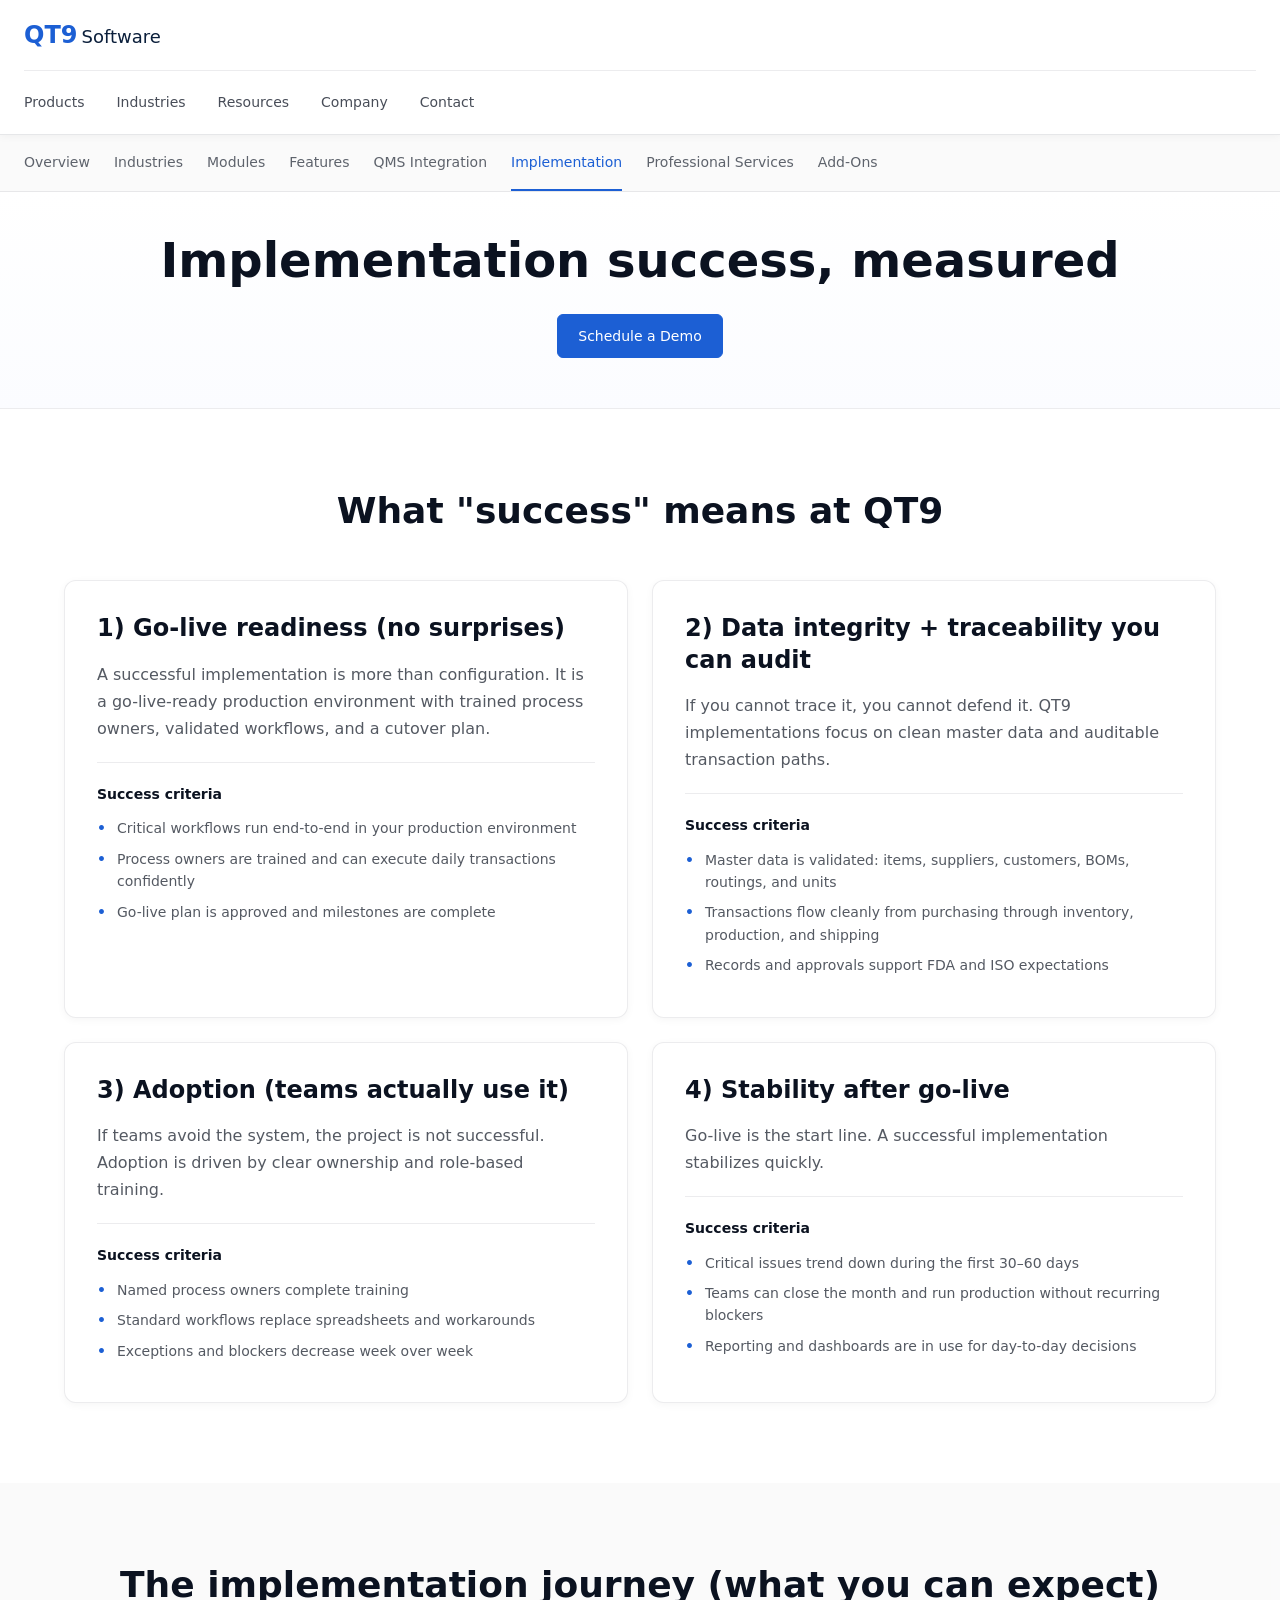
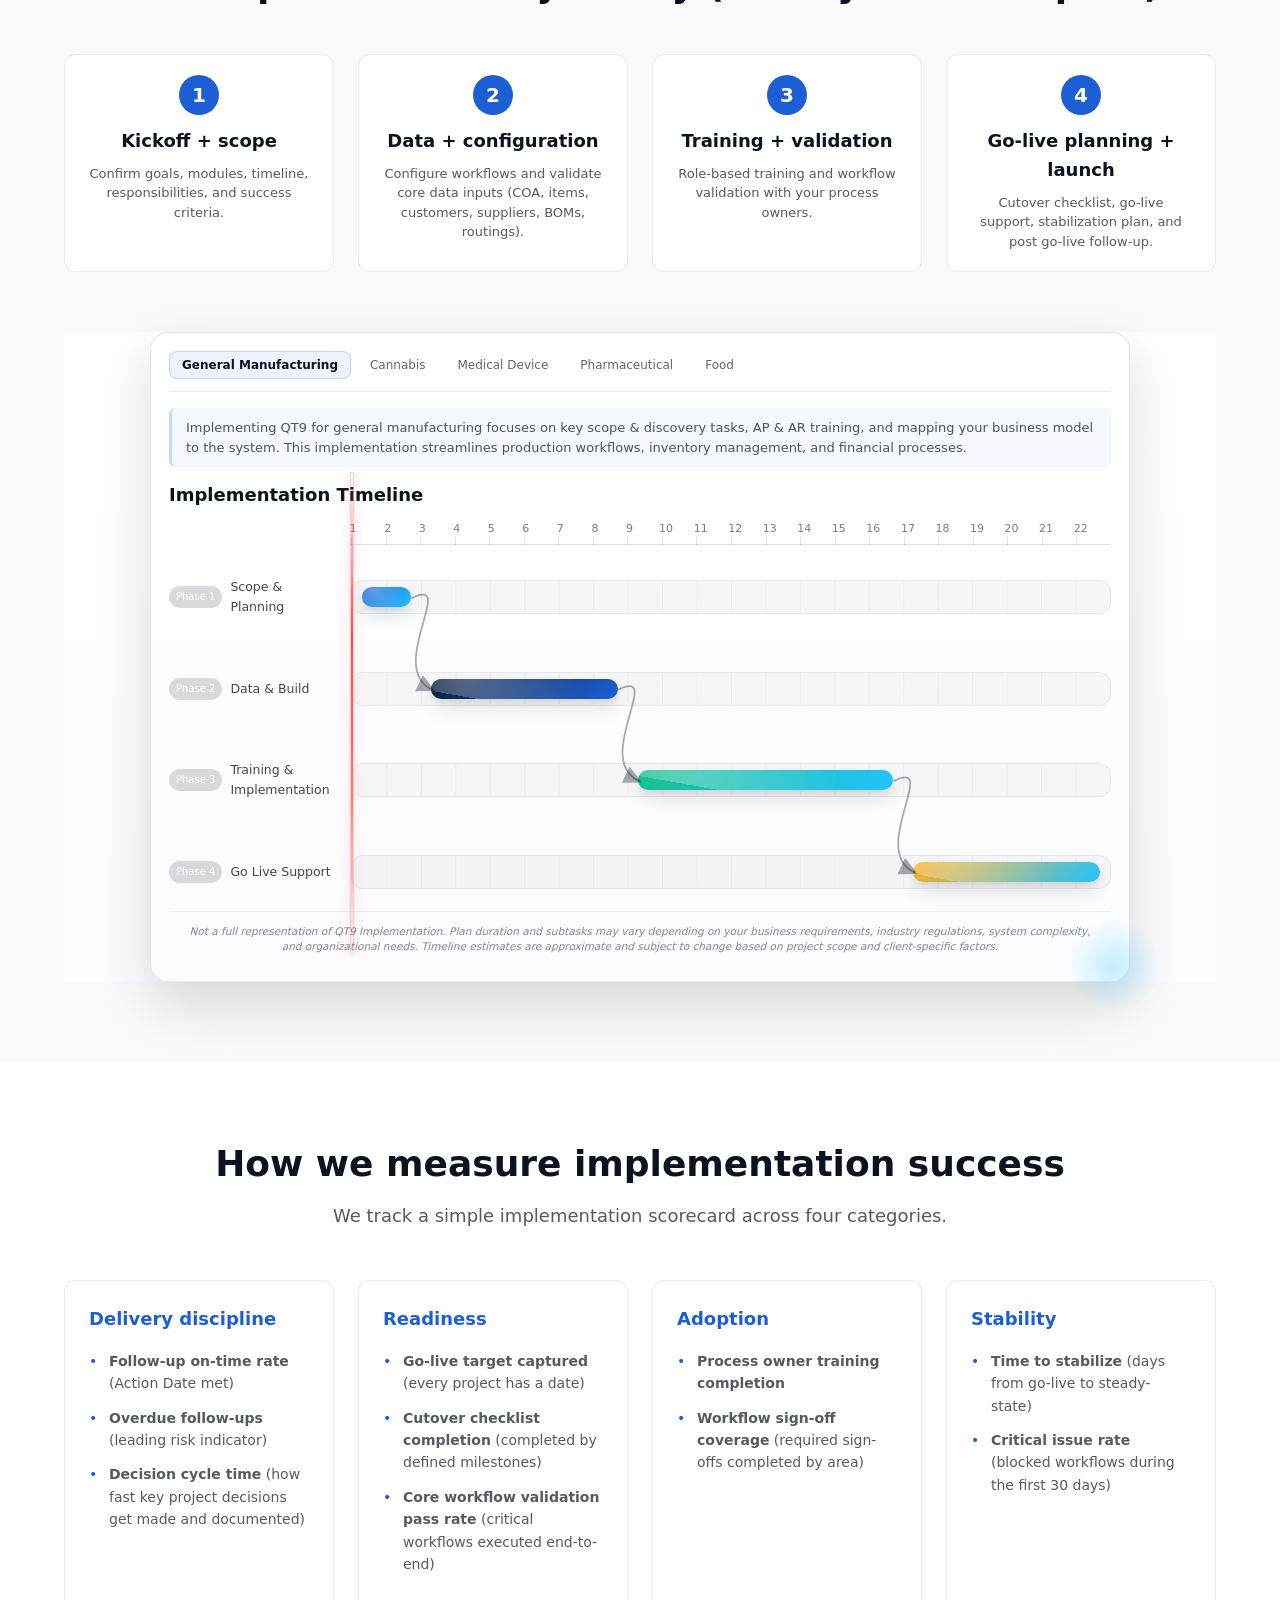
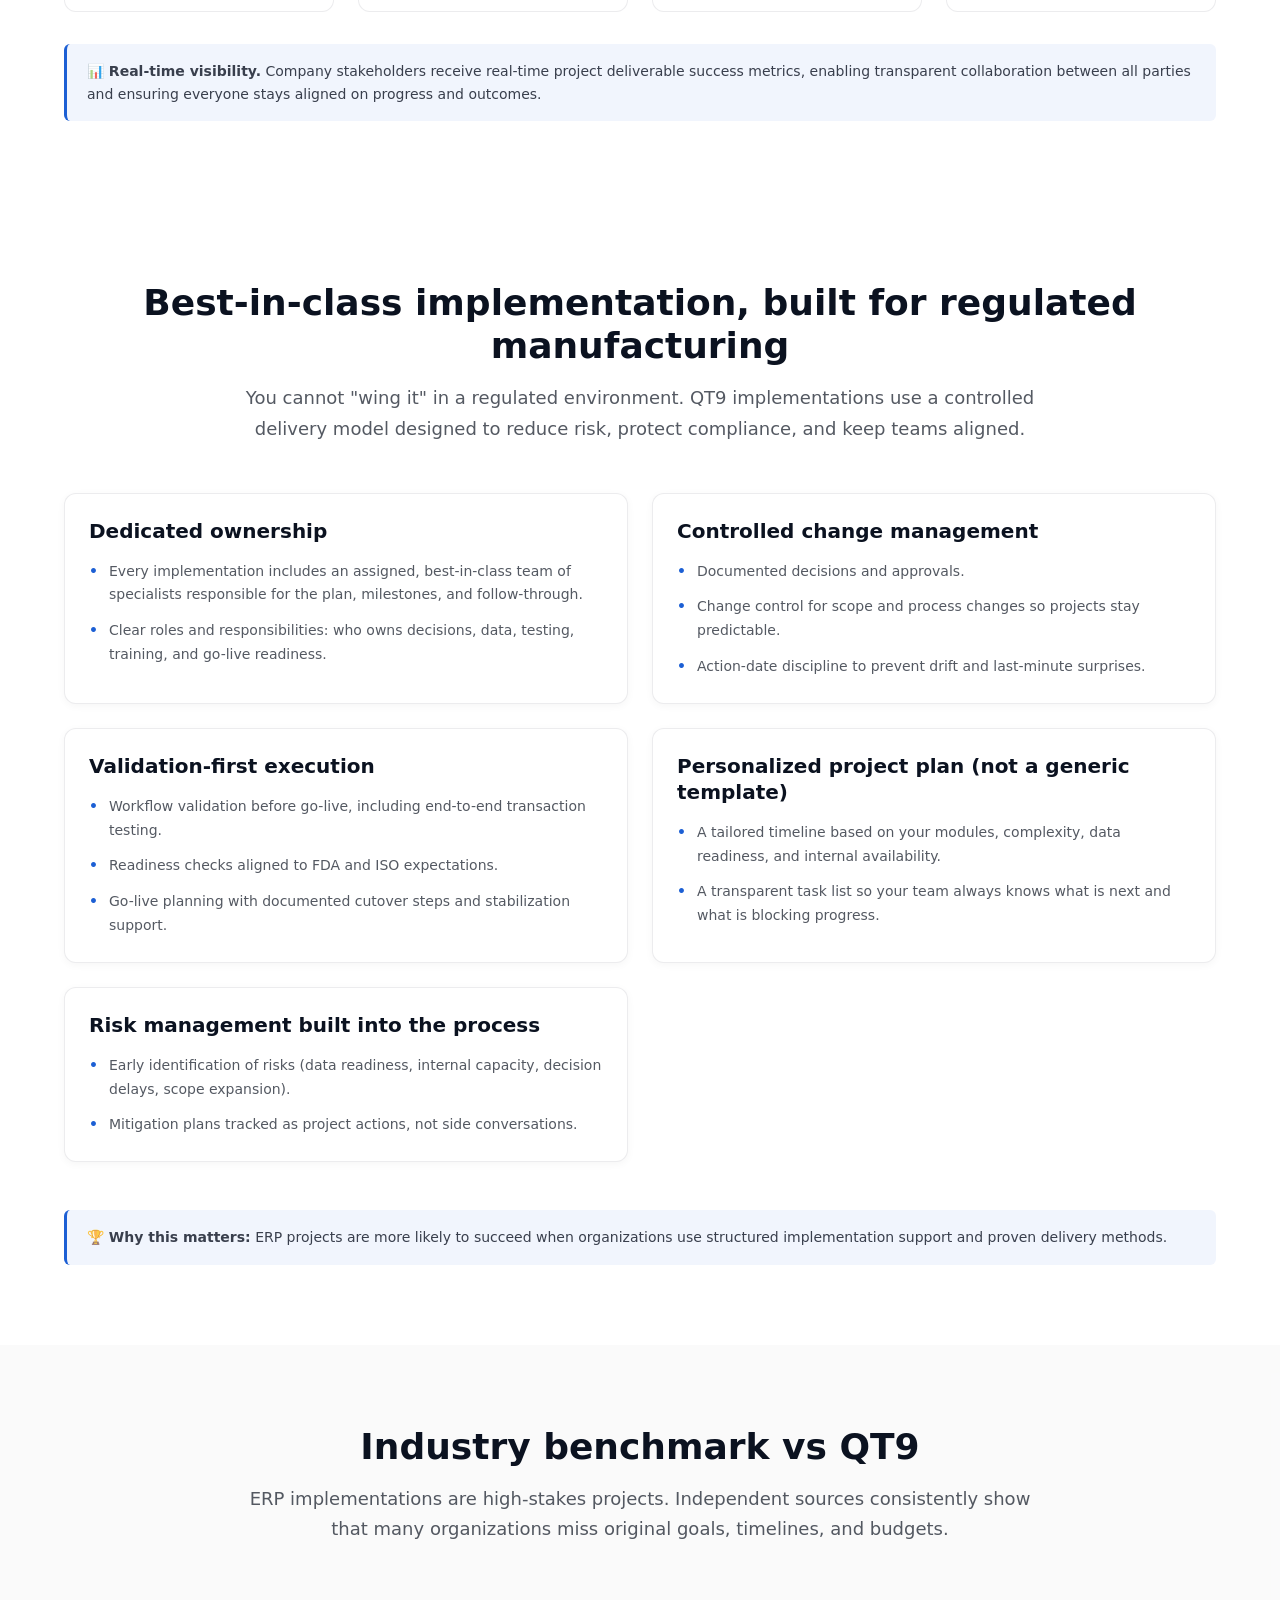
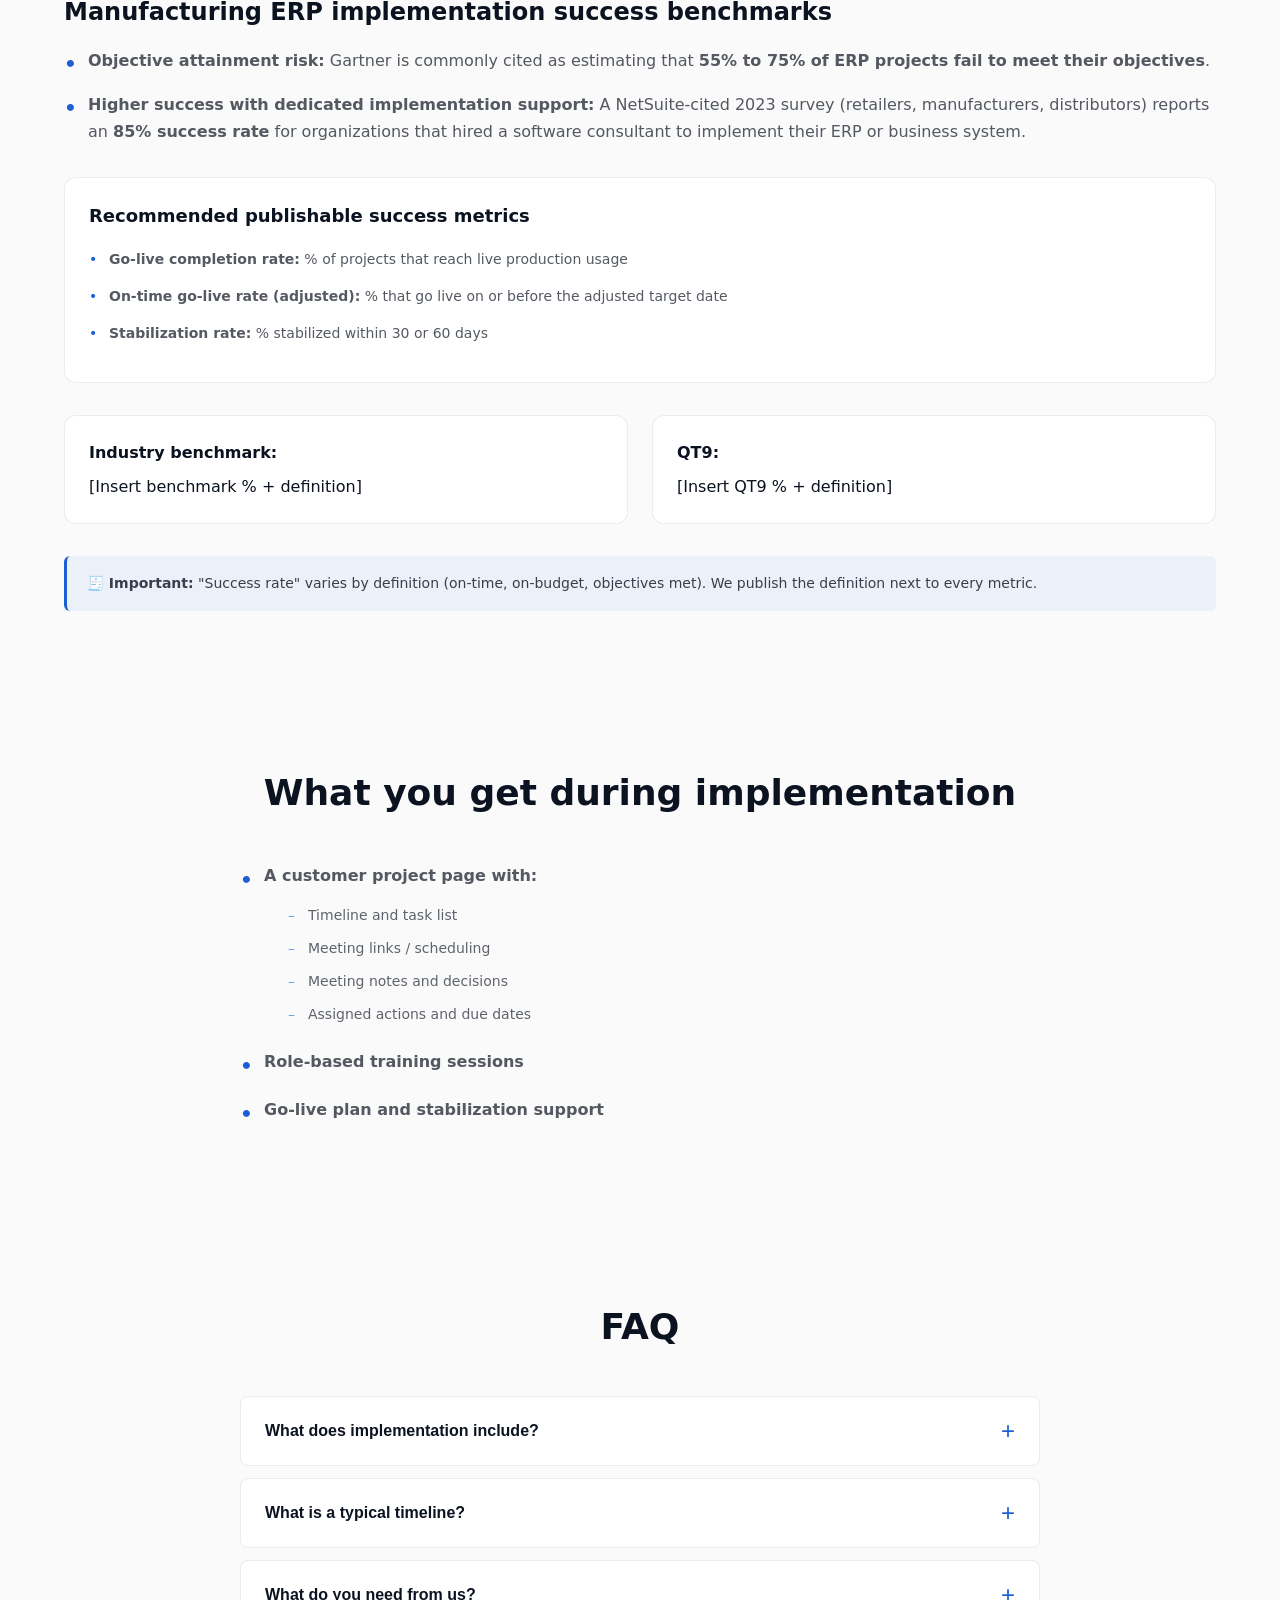
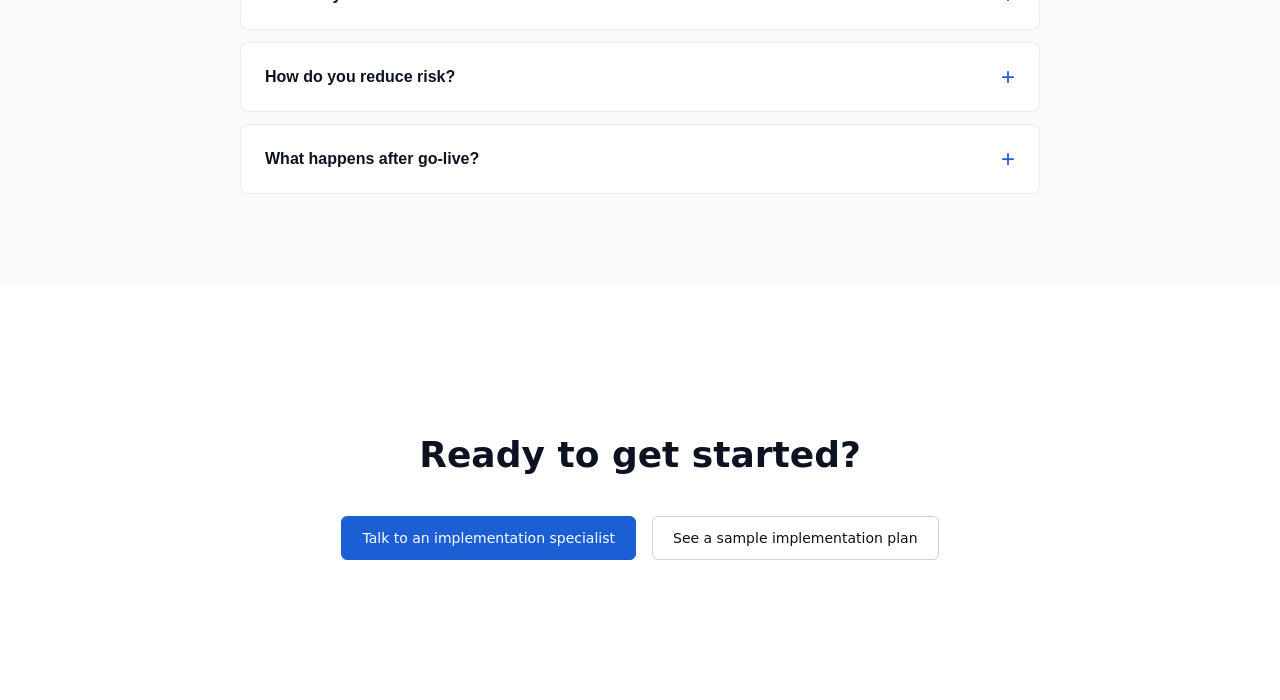
==== commit 4f69c8e8: "Update implementation page with new content and styling" ====
--- a/implementation.html
+++ b/implementation.html
@@ -16,11 +16,6 @@
             <span class="qt9-logo-text">QT9</span>
             <span class="qt9-logo-subtext">Software</span>
           </div>
-          <div class="qt9-header-actions">
-            <a href="tel:+18669135022" class="qt9-phone">+1 866-913-5022</a>
-            <a href="#" class="qt9-btn qt9-btn-secondary">Free Trial</a>
-            <a href="#" class="qt9-btn qt9-btn-primary">Get a Demo</a>
-          </div>
         </div>
         <nav class="qt9-main-nav">
           <a href="#" class="qt9-nav-item">Products</a>
@@ -52,10 +47,6 @@
       <section class="qt9-hero">
         <div class="qt9-hero-container">
           <h1 class="qt9-hero-title">Implementation success, measured</h1>
-          <p class="qt9-hero-subtitle">ERP implementation success is not a promise. It is a process you can measure.</p>
-          <p class="qt9-hero-description">
-            QT9 implementations are built to reduce risk, accelerate readiness, and keep your team in control from kickoff through stabilization.
-          </p>
           <div class="qt9-hero-actions">
             <a href="#" class="qt9-btn qt9-btn-primary">Schedule a Demo</a>
           </div>
@@ -127,8 +118,152 @@
         </div>
       </section>
 
+      <!-- The implementation journey -->
+      <section class="qt9-content-section qt9-section-gray">
+        <div class="qt9-section-container">
+          <h2 class="qt9-section-title">The implementation journey (what you can expect)</h2>
+          <div class="qt9-journey">
+            <div class="qt9-journey-step">
+              <div class="qt9-step-number">1</div>
+              <h3 class="qt9-step-title">Kickoff + scope</h3>
+              <p class="qt9-step-description">Confirm goals, modules, timeline, responsibilities, and success criteria.</p>
+            </div>
+            <div class="qt9-journey-step">
+              <div class="qt9-step-number">2</div>
+              <h3 class="qt9-step-title">Data + configuration</h3>
+              <p class="qt9-step-description">Configure workflows and validate core data inputs (COA, items, customers, suppliers, BOMs, routings).</p>
+            </div>
+            <div class="qt9-journey-step">
+              <div class="qt9-step-number">3</div>
+              <h3 class="qt9-step-title">Training + validation</h3>
+              <p class="qt9-step-description">Role-based training and workflow validation with your process owners.</p>
+            </div>
+            <div class="qt9-journey-step">
+              <div class="qt9-step-number">4</div>
+              <h3 class="qt9-step-title">Go-live planning + launch</h3>
+              <p class="qt9-step-description">Cutover checklist, go-live support, stabilization plan, and post go-live follow-up.</p>
+            </div>
+          </div>
+          
+          <!-- Timeline Card Section -->
+          <div class="qt9-timeline-section">
+            <div class="qt9-section-container">
+              <div class="qt9-page-wrap">
+                <div class="qt9-timeline-card" role="img" aria-label="Interactive implementation timeline mockup with four phases across weeks.">
+                  <div class="qt9-tabs">
+                    <button class="qt9-tab active" data-type="general">General Manufacturing</button>
+                    <button class="qt9-tab" data-type="cannabis">Cannabis</button>
+                    <button class="qt9-tab" data-type="medical">Medical Device</button>
+                    <button class="qt9-tab" data-type="pharma">Pharmaceutical</button>
+                    <button class="qt9-tab" data-type="food">Food</button>
+                  </div>
+                  <div class="qt9-description" id="implementation-description">
+                    <!-- Dynamically populated -->
+                  </div>
+                  <div class="qt9-card-header">
+                    <div class="qt9-title">Implementation Timeline</div>
+                  </div>
+
+                  <!-- Week ticks (start inline with the chart lanes) -->
+                  <div class="qt9-axis" aria-hidden="true">
+                    <div class="qt9-axis-spacer"></div>
+                    <div class="qt9-ticks" id="week-ticks">
+                      <!-- Dynamically generated -->
+                    </div>
+                  </div>
+
+                  <!-- Bars -->
+                  <div class="qt9-bars">
+                    <div class="qt9-row">
+                      <div class="qt9-label">
+                        <span class="qt9-bar-chip">Phase 1</span>
+                        Scope &amp; Planning
+                      </div>
+                      <div class="qt9-lane" data-phase="1">
+                        <!-- Phase 1: 2 weeks -->
+                        <div class="qt9-swimlane-hitbox" style="--start:0; --span:2;" aria-hidden="true"></div>
+                        <div class="qt9-bar bar-1" style="--start:0; --span:2;">
+                          <div class="qt9-bar-glint" aria-hidden="true"></div>
+                        </div>
+                        <div class="qt9-subtasks" data-phase="1">
+                          <!-- Dynamically populated -->
+                        </div>
+                      </div>
+                    </div>
+
+                    <div class="qt9-row">
+                      <div class="qt9-label">
+                        <span class="qt9-bar-chip">Phase 2</span>
+                        Data &amp; Build
+                      </div>
+                      <div class="qt9-lane" data-phase="2">
+                        <!-- Phase 2: 6 weeks -->
+                        <div class="qt9-swimlane-hitbox" style="--start:2; --span:6;" aria-hidden="true"></div>
+                        <div class="qt9-bar bar-2" style="--start:2; --span:6;">
+                          <div class="qt9-bar-glint" aria-hidden="true"></div>
+                        </div>
+                        <div class="qt9-subtasks" data-phase="2">
+                          <!-- Dynamically populated -->
+                        </div>
+                      </div>
+                    </div>
+
+                    <div class="qt9-row">
+                      <div class="qt9-label">
+                        <span class="qt9-bar-chip">Phase 3</span>
+                        Training &amp; Implementation
+                      </div>
+                      <div class="qt9-lane" data-phase="3">
+                        <!-- Phase 3: 8 weeks -->
+                        <div class="qt9-swimlane-hitbox" style="--start:8; --span:8;" aria-hidden="true"></div>
+                        <div class="qt9-bar bar-3" style="--start:8; --span:8;">
+                          <div class="qt9-bar-glint" aria-hidden="true"></div>
+                        </div>
+                        <div class="qt9-subtasks" data-phase="3">
+                          <!-- Dynamically populated -->
+                        </div>
+                      </div>
+                    </div>
+
+                    <div class="qt9-row">
+                      <div class="qt9-label">
+                        <span class="qt9-bar-chip">Phase 4</span>
+                        Go Live Support
+                      </div>
+                      <div class="qt9-lane" data-phase="4">
+                        <!-- Phase 4: 6 weeks -->
+                        <div class="qt9-swimlane-hitbox" style="--start:16; --span:6;" aria-hidden="true"></div>
+                        <div class="qt9-bar bar-4" style="--start:16; --span:6;">
+                          <div class="qt9-bar-glint" aria-hidden="true"></div>
+                        </div>
+                        <div class="qt9-subtasks" data-phase="4">
+                          <!-- Dynamically populated -->
+                        </div>
+                      </div>
+                    </div>
+                  </div>
+
+                  <!-- Cursor-tracking progress line -->
+                  <div class="qt9-progress-line" aria-hidden="true"></div>
+
+                  <!-- Dependency arrows (always visible; auto-tracks bar positions) -->
+                  <svg class="qt9-deps" aria-hidden="true"></svg>
+
+                  <div class="qt9-bg-grid" aria-hidden="true"></div>
+                  <div class="qt9-corner-dot" aria-hidden="true"></div>
+                  
+                  <div class="qt9-footer-text">
+                    Not a full representation of QT9 Implementation. Plan duration and subtasks may vary depending on your business requirements, industry regulations, system complexity, and organizational needs. Timeline estimates are approximate and subject to change based on project scope and client-specific factors.
+                  </div>
+                </div>
+              </div>
+            </div>
+          </div>
+        </div>
+      </section>
+
       <!-- How we measure implementation success -->
-      <section class="qt9-content-section qt9-section-gray">
+      <section class="qt9-content-section qt9-section-white">
         <div class="qt9-section-container">
           <h2 class="qt9-section-title">How we measure implementation success</h2>
           <p class="qt9-section-intro">We track a simple implementation scorecard across four categories.</p>
@@ -165,57 +300,64 @@
             </div>
           </div>
           <aside class="qt9-note">
-            <strong>📊 Publishable metrics only.</strong> We can report percentages and aggregates without exposing customer names.
+            <strong>📊 Real-time visibility.</strong> Company stakeholders receive real-time project deliverable success metrics, enabling transparent collaboration between all parties and ensuring everyone stays aligned on progress and outcomes.
           </aside>
         </div>
       </section>
 
-      <!-- QT9 implementation portfolio snapshot -->
+      <!-- Best-in-class implementation -->
       <section class="qt9-content-section qt9-section-white">
         <div class="qt9-section-container">
-          <h2 class="qt9-section-title">QT9 implementation portfolio snapshot</h2>
-          <p class="qt9-section-intro">Replace the numbers below with live totals from your implementation tracking.</p>
-          <div class="qt9-portfolio-metrics">
-            <div class="qt9-portfolio-stat">
-              <div class="qt9-stat-number">160</div>
-              <div class="qt9-stat-label">Total implementations tracked</div>
-            </div>
-            <div class="qt9-portfolio-breakdown">
-              <div class="qt9-breakdown-item">
-                <span class="qt9-breakdown-label">Completed:</span>
-                <span class="qt9-breakdown-value">40</span>
-              </div>
-              <div class="qt9-breakdown-item">
-                <span class="qt9-breakdown-label">Active / in-flight:</span>
-                <span class="qt9-breakdown-value">30</span>
-              </div>
-              <div class="qt9-breakdown-item">
-                <span class="qt9-breakdown-label">Closed:</span>
-                <span class="qt9-breakdown-value">17</span>
-              </div>
-              <div class="qt9-breakdown-item">
-                <span class="qt9-breakdown-label">Archived:</span>
-                <span class="qt9-breakdown-value">1</span>
-              </div>
-            </div>
-          </div>
-          <div class="qt9-portfolio-details">
-            <div class="qt9-portfolio-detail">
-              <h3 class="qt9-detail-title">Execution discipline (active)</h3>
-              <ul class="qt9-detail-list">
-                <li>Overdue follow-ups: <strong>14</strong></li>
-                <li>Due today: <strong>6</strong></li>
-                <li>Active implementations missing an Action Date: <strong>2</strong></li>
-              </ul>
-            </div>
-            <div class="qt9-portfolio-detail">
-              <h3 class="qt9-detail-title">Go-live readiness (active)</h3>
-              <ul class="qt9-detail-list">
-                <li>Planned go-live date captured: <strong>12 / 30</strong></li>
-                <li>Planned go-live missing: <strong>18 / 30</strong></li>
-              </ul>
-            </div>
-          </div>
+          <h2 class="qt9-section-title">Best-in-class implementation, built for regulated manufacturing</h2>
+          <p class="qt9-section-intro">You cannot "wing it" in a regulated environment. QT9 implementations use a controlled delivery model designed to reduce risk, protect compliance, and keep teams aligned.</p>
+          
+          <div class="qt9-implementation-features">
+            <div class="qt9-feature-item">
+              <h3 class="qt9-feature-title">Dedicated ownership</h3>
+              <ul class="qt9-feature-list">
+                <li>Every implementation includes an assigned, best-in-class team of specialists responsible for the plan, milestones, and follow-through.</li>
+                <li>Clear roles and responsibilities: who owns decisions, data, testing, training, and go-live readiness.</li>
+              </ul>
+            </div>
+            
+            <div class="qt9-feature-item">
+              <h3 class="qt9-feature-title">Controlled change management</h3>
+              <ul class="qt9-feature-list">
+                <li>Documented decisions and approvals.</li>
+                <li>Change control for scope and process changes so projects stay predictable.</li>
+                <li>Action-date discipline to prevent drift and last-minute surprises.</li>
+              </ul>
+            </div>
+            
+            <div class="qt9-feature-item">
+              <h3 class="qt9-feature-title">Validation-first execution</h3>
+              <ul class="qt9-feature-list">
+                <li>Workflow validation before go-live, including end-to-end transaction testing.</li>
+                <li>Readiness checks aligned to FDA and ISO expectations.</li>
+                <li>Go-live planning with documented cutover steps and stabilization support.</li>
+              </ul>
+            </div>
+            
+            <div class="qt9-feature-item">
+              <h3 class="qt9-feature-title">Personalized project plan (not a generic template)</h3>
+              <ul class="qt9-feature-list">
+                <li>A tailored timeline based on your modules, complexity, data readiness, and internal availability.</li>
+                <li>A transparent task list so your team always knows what is next and what is blocking progress.</li>
+              </ul>
+            </div>
+            
+            <div class="qt9-feature-item">
+              <h3 class="qt9-feature-title">Risk management built into the process</h3>
+              <ul class="qt9-feature-list">
+                <li>Early identification of risks (data readiness, internal capacity, decision delays, scope expansion).</li>
+                <li>Mitigation plans tracked as project actions, not side conversations.</li>
+              </ul>
+            </div>
+          </div>
+          
+          <aside class="qt9-note qt9-note-trophy">
+            <strong>🏆 Why this matters:</strong> ERP projects are more likely to succeed when organizations use structured implementation support and proven delivery methods.
+          </aside>
         </div>
       </section>
 
@@ -230,8 +372,6 @@
               <li><strong>Objective attainment risk:</strong> Gartner is commonly cited as estimating that <strong>55% to 75% of ERP projects fail to meet their objectives</strong>.</li>
               <li><strong>Higher success with dedicated implementation support:</strong> A NetSuite-cited 2023 survey (retailers, manufacturers, distributors) reports an <strong>85% success rate</strong> for organizations that hired a software consultant to implement their ERP or business system.</li>
             </ul>
-            <h3 class="qt9-benchmark-subtitle">QT9 success rate (define it, then publish it)</h3>
-            <p>To publish a QT9 "success rate" responsibly, we define success explicitly, then report against it.</p>
             <div class="qt9-success-metrics">
               <h4>Recommended publishable success metrics</h4>
               <ul>
@@ -251,35 +391,6 @@
             <aside class="qt9-note">
               <strong>🧾 Important:</strong> "Success rate" varies by definition (on-time, on-budget, objectives met). We publish the definition next to every metric.
             </aside>
-          </div>
-        </div>
-      </section>
-
-      <!-- The implementation journey -->
-      <section class="qt9-content-section qt9-section-white">
-        <div class="qt9-section-container">
-          <h2 class="qt9-section-title">The implementation journey (what you can expect)</h2>
-          <div class="qt9-journey">
-            <div class="qt9-journey-step">
-              <div class="qt9-step-number">1</div>
-              <h3 class="qt9-step-title">Kickoff + scope</h3>
-              <p class="qt9-step-description">Confirm goals, modules, timeline, responsibilities, and success criteria.</p>
-            </div>
-            <div class="qt9-journey-step">
-              <div class="qt9-step-number">2</div>
-              <h3 class="qt9-step-title">Data + configuration</h3>
-              <p class="qt9-step-description">Configure workflows and validate core data inputs (COA, items, customers, suppliers, BOMs, routings).</p>
-            </div>
-            <div class="qt9-journey-step">
-              <div class="qt9-step-number">3</div>
-              <h3 class="qt9-step-title">Training + validation</h3>
-              <p class="qt9-step-description">Role-based training and workflow validation with your process owners.</p>
-            </div>
-            <div class="qt9-journey-step">
-              <div class="qt9-step-number">4</div>
-              <h3 class="qt9-step-title">Go-live planning + launch</h3>
-              <p class="qt9-step-description">Cutover checklist, go-live support, stabilization plan, and post go-live follow-up.</p>
-            </div>
           </div>
         </div>
       </section>
@@ -306,36 +417,6 @@
         </div>
       </section>
 
-      <!-- Proof elements -->
-      <section class="qt9-content-section qt9-section-white">
-        <div class="qt9-section-container">
-          <h2 class="qt9-section-title">Proof elements</h2>
-          <p class="qt9-section-intro">Add as available</p>
-          <div class="qt9-proof">
-            <div class="qt9-proof-item qt9-proof-hero">
-              <div class="qt9-proof-placeholder">Hero screenshot placeholder</div>
-            </div>
-            <div class="qt9-proof-grid">
-              <div class="qt9-proof-item">
-                <div class="qt9-proof-placeholder">Supporting screenshot 1</div>
-                <p class="qt9-proof-caption">Caption for screenshot 1</p>
-              </div>
-              <div class="qt9-proof-item">
-                <div class="qt9-proof-placeholder">Supporting screenshot 2</div>
-                <p class="qt9-proof-caption">Caption for screenshot 2</p>
-              </div>
-              <div class="qt9-proof-item">
-                <div class="qt9-proof-placeholder">Supporting screenshot 3</div>
-                <p class="qt9-proof-caption">Caption for screenshot 3</p>
-              </div>
-            </div>
-            <div class="qt9-proof-item qt9-proof-gif">
-              <div class="qt9-proof-placeholder">Short GIF: find tasks → complete tasks → view next meeting and action date</div>
-            </div>
-          </div>
-        </div>
-      </section>
-
       <!-- FAQ Section -->
       <section class="qt9-content-section qt9-section-gray">
         <div class="qt9-section-container">
@@ -384,122 +465,6 @@
               </button>
               <div class="qt9-faq-answer">
                 <p>We support stabilization, confirm workflows, and help ensure adoption and reporting are running as expected.</p>
-              </div>
-            </div>
-          </div>
-        </div>
-      </section>
-
-      <!-- Timeline Card Section -->
-      <section class="qt9-timeline-section">
-        <div class="qt9-section-container">
-          <div class="qt9-page-wrap">
-            <div class="qt9-timeline-card" role="img" aria-label="Interactive implementation timeline mockup with four phases across weeks.">
-              <div class="qt9-tabs">
-                <button class="qt9-tab active" data-type="general">General Manufacturing</button>
-                <button class="qt9-tab" data-type="cannabis">Cannabis</button>
-                <button class="qt9-tab" data-type="medical">Medical Device</button>
-                <button class="qt9-tab" data-type="pharma">Pharmaceutical</button>
-                <button class="qt9-tab" data-type="food">Food</button>
-              </div>
-              <div class="qt9-description" id="implementation-description">
-                <!-- Dynamically populated -->
-              </div>
-              <div class="qt9-card-header">
-                <div class="qt9-title">Implementation Timeline</div>
-                <div class="qt9-subtitle">Hover a lane to lift a phase • Move to scrub the date</div>
-              </div>
-
-              <!-- Week ticks (start inline with the chart lanes) -->
-              <div class="qt9-axis" aria-hidden="true">
-                <div class="qt9-axis-spacer"></div>
-                <div class="qt9-ticks" id="week-ticks">
-                  <!-- Dynamically generated -->
-                </div>
-              </div>
-
-              <!-- Bars -->
-              <div class="qt9-bars">
-                <div class="qt9-row">
-                  <div class="qt9-label">
-                    <span class="qt9-bar-chip">Phase 1</span>
-                    Scope &amp; Planning
-                  </div>
-                  <div class="qt9-lane" data-phase="1">
-                    <!-- Phase 1: 2 weeks -->
-                    <div class="qt9-swimlane-hitbox" style="--start:0; --span:2;" aria-hidden="true"></div>
-                    <div class="qt9-bar bar-1" style="--start:0; --span:2;">
-                      <div class="qt9-bar-glint" aria-hidden="true"></div>
-                    </div>
-                    <div class="qt9-subtasks" data-phase="1">
-                      <!-- Dynamically populated -->
-                    </div>
-                  </div>
-                </div>
-
-                <div class="qt9-row">
-                  <div class="qt9-label">
-                    <span class="qt9-bar-chip">Phase 2</span>
-                    Data &amp; Build
-                  </div>
-                  <div class="qt9-lane" data-phase="2">
-                    <!-- Phase 2: 6 weeks -->
-                    <div class="qt9-swimlane-hitbox" style="--start:2; --span:6;" aria-hidden="true"></div>
-                    <div class="qt9-bar bar-2" style="--start:2; --span:6;">
-                      <div class="qt9-bar-glint" aria-hidden="true"></div>
-                    </div>
-                    <div class="qt9-subtasks" data-phase="2">
-                      <!-- Dynamically populated -->
-                    </div>
-                  </div>
-                </div>
-
-                <div class="qt9-row">
-                  <div class="qt9-label">
-                    <span class="qt9-bar-chip">Phase 3</span>
-                    Training &amp; Implementation
-                  </div>
-                  <div class="qt9-lane" data-phase="3">
-                    <!-- Phase 3: 8 weeks -->
-                    <div class="qt9-swimlane-hitbox" style="--start:8; --span:8;" aria-hidden="true"></div>
-                    <div class="qt9-bar bar-3" style="--start:8; --span:8;">
-                      <div class="qt9-bar-glint" aria-hidden="true"></div>
-                    </div>
-                    <div class="qt9-subtasks" data-phase="3">
-                      <!-- Dynamically populated -->
-                    </div>
-                  </div>
-                </div>
-
-                <div class="qt9-row">
-                  <div class="qt9-label">
-                    <span class="qt9-bar-chip">Phase 4</span>
-                    Go Live Support
-                  </div>
-                  <div class="qt9-lane" data-phase="4">
-                    <!-- Phase 4: 6 weeks -->
-                    <div class="qt9-swimlane-hitbox" style="--start:16; --span:6;" aria-hidden="true"></div>
-                    <div class="qt9-bar bar-4" style="--start:16; --span:6;">
-                      <div class="qt9-bar-glint" aria-hidden="true"></div>
-                    </div>
-                    <div class="qt9-subtasks" data-phase="4">
-                      <!-- Dynamically populated -->
-                    </div>
-                  </div>
-                </div>
-              </div>
-
-              <!-- Cursor-tracking progress line -->
-              <div class="qt9-progress-line" aria-hidden="true"></div>
-
-              <!-- Dependency arrows (always visible; auto-tracks bar positions) -->
-              <svg class="qt9-deps" aria-hidden="true"></svg>
-
-              <div class="qt9-bg-grid" aria-hidden="true"></div>
-              <div class="qt9-corner-dot" aria-hidden="true"></div>
-              
-              <div class="qt9-footer-text">
-                Not a full representation of QT9 Implementation. Plan duration and subtasks may vary depending on your business requirements, industry regulations, system complexity, and organizational needs. Timeline estimates are approximate and subject to change based on project scope and client-specific factors.
               </div>
             </div>
           </div>
--- a/styles.css
+++ b/styles.css
@@ -1,6 +1,39 @@
 /* ============================================================
    QT9 Bento Gantt Mock Timeline
    ============================================================ */
+
+/* Simple Header for Navigation */
+.qt9-simple-header {
+  position: fixed;
+  top: 0;
+  right: 0;
+  padding: 16px 24px;
+  z-index: 1000;
+  background: rgba(255, 255, 255, 0.95);
+  backdrop-filter: blur(10px);
+  border-bottom-left-radius: 8px;
+  box-shadow: 0 2px 8px rgba(2, 8, 23, 0.08);
+}
+
+.qt9-implementation-link {
+  display: inline-block;
+  padding: 10px 20px;
+  background: #1c5fd4;
+  color: #ffffff;
+  text-decoration: none;
+  border-radius: 6px;
+  font-size: 14px;
+  font-weight: 500;
+  font-family: system-ui, -apple-system, Segoe UI, Roboto, Arial, sans-serif;
+  transition: all 200ms cubic-bezier(0.2, 0.8, 0.2, 1);
+}
+
+.qt9-implementation-link:hover {
+  background: #1554c0;
+  transform: translateY(-1px);
+  box-shadow: 0 4px 12px rgba(28, 95, 212, 0.3);
+}
+
 .qt9-page-wrap {
   display: flex;
   justify-content: center;
--- a/page-styles.css
+++ b/page-styles.css
@@ -186,7 +186,7 @@
 /* Hero Section */
 .qt9-hero {
   background: linear-gradient(180deg, #ffffff 0%, #fbfcff 100%);
-  padding: 60px 0 80px;
+  padding: 40px 0 50px;
   border-bottom: 1px solid rgba(15, 23, 42, 0.08);
 }
 
@@ -218,6 +218,10 @@
   max-width: 800px;
   margin: 0 auto 32px;
   line-height: 1.7;
+}
+
+.qt9-hero-title {
+  margin-bottom: 24px;
 }
 
 .qt9-hero-actions {
@@ -393,90 +397,59 @@
   line-height: 1.6;
 }
 
-/* Portfolio Metrics */
-.qt9-portfolio-metrics {
-  margin-top: 48px;
-  text-align: center;
-}
-
-.qt9-portfolio-stat {
-  margin-bottom: 40px;
-}
-
-.qt9-stat-number {
-  font-size: 48px;
-  font-weight: 700;
-  color: #1c5fd4;
-  margin-bottom: 8px;
-}
-
-.qt9-stat-label {
-  font-size: 16px;
-  color: rgba(11, 18, 32, 0.7);
-  font-weight: 500;
-}
-
-.qt9-portfolio-breakdown {
-  display: grid;
-  grid-template-columns: repeat(4, 1fr);
-  gap: 24px;
-  margin-bottom: 48px;
-}
-
-.qt9-breakdown-item {
-  display: flex;
-  flex-direction: column;
-  align-items: center;
-  padding: 20px;
-  background: #ffffff;
-  border: 1px solid rgba(15, 23, 42, 0.08);
-  border-radius: 8px;
-}
-
-.qt9-breakdown-label {
-  font-size: 14px;
-  color: rgba(11, 18, 32, 0.6);
-  margin-bottom: 8px;
-}
-
-.qt9-breakdown-value {
-  font-size: 32px;
-  font-weight: 700;
-  color: #0b1220;
-}
-
-.qt9-portfolio-details {
+/* Implementation Features */
+.qt9-implementation-features {
   display: grid;
   grid-template-columns: repeat(2, 1fr);
   gap: 24px;
   margin-top: 48px;
 }
 
-.qt9-portfolio-detail {
+.qt9-feature-item {
   background: #ffffff;
   border: 1px solid rgba(15, 23, 42, 0.08);
   border-radius: 12px;
   padding: 24px;
-}
-
-.qt9-detail-title {
-  font-size: 18px;
+  box-shadow: 0 2px 8px rgba(2, 8, 23, 0.04);
+}
+
+.qt9-feature-title {
+  font-size: 20px;
   font-weight: 600;
   color: #0b1220;
   margin-bottom: 16px;
-}
-
-.qt9-detail-list {
+  line-height: 1.3;
+}
+
+.qt9-feature-list {
   list-style: none;
   padding: 0;
   margin: 0;
 }
 
-.qt9-detail-list li {
-  font-size: 14px;
-  color: rgba(11, 18, 32, 0.7);
-  line-height: 1.8;
-  margin-bottom: 8px;
+.qt9-feature-list li {
+  font-size: 14px;
+  color: rgba(11, 18, 32, 0.7);
+  line-height: 1.7;
+  margin-bottom: 12px;
+  padding-left: 20px;
+  position: relative;
+}
+
+.qt9-feature-list li::before {
+  content: "•";
+  position: absolute;
+  left: 0;
+  color: #1c5fd4;
+  font-weight: bold;
+}
+
+.qt9-feature-list li:last-child {
+  margin-bottom: 0;
+}
+
+.qt9-note-trophy {
+  margin-top: 48px;
 }
 
 /* Benchmark */
@@ -585,6 +558,7 @@
   grid-template-columns: repeat(4, 1fr);
   gap: 24px;
   margin-top: 48px;
+  margin-bottom: 60px;
   position: relative;
 }
 
@@ -592,36 +566,36 @@
   background: #ffffff;
   border: 1px solid rgba(15, 23, 42, 0.08);
   border-radius: 12px;
-  padding: 32px 24px;
+  padding: 20px 24px;
   text-align: center;
   position: relative;
 }
 
 .qt9-step-number {
-  width: 48px;
-  height: 48px;
+  width: 40px;
+  height: 40px;
   border-radius: 50%;
   background: #1c5fd4;
   color: #ffffff;
-  font-size: 24px;
+  font-size: 20px;
   font-weight: 700;
   display: flex;
   align-items: center;
   justify-content: center;
-  margin: 0 auto 16px;
+  margin: 0 auto 12px;
 }
 
 .qt9-step-title {
-  font-size: 20px;
+  font-size: 18px;
   font-weight: 600;
   color: #0b1220;
-  margin-bottom: 12px;
+  margin-bottom: 8px;
 }
 
 .qt9-step-description {
-  font-size: 14px;
-  color: rgba(11, 18, 32, 0.7);
-  line-height: 1.6;
+  font-size: 13px;
+  color: rgba(11, 18, 32, 0.7);
+  line-height: 1.5;
 }
 
 /* Benefits */
@@ -805,15 +779,24 @@
 
 /* Timeline Section */
 .qt9-timeline-section {
-  padding: 80px 0;
-  background: #ffffff;
+  padding: 0;
+  background: transparent;
+  margin-top: 60px;
 }
 
 /* Override page-wrap for embedded card */
+.qt9-timeline-section .qt9-section-container {
+  padding: 0;
+}
+
 .qt9-timeline-section .qt9-page-wrap {
   padding-top: 0;
-  padding-bottom: 200px;
+  padding-bottom: 0;
+  min-height: auto;
+  height: auto;
   justify-content: center;
+  display: flex;
+  align-items: flex-start;
 }
 
 /* Responsive */
@@ -855,11 +838,7 @@
     grid-template-columns: repeat(2, 1fr);
   }
 
-  .qt9-portfolio-breakdown {
-    grid-template-columns: repeat(2, 1fr);
-  }
-
-  .qt9-portfolio-details {
+  .qt9-implementation-features {
     grid-template-columns: 1fr;
   }
 
@@ -929,16 +908,22 @@
     grid-template-columns: 1fr;
   }
 
-  .qt9-portfolio-breakdown {
+  .qt9-implementation-features {
     grid-template-columns: 1fr;
-  }
-
-  .qt9-stat-number {
-    font-size: 36px;
+    gap: 20px;
+  }
+
+  .qt9-feature-item {
+    padding: 20px;
   }
 
   .qt9-journey {
     grid-template-columns: 1fr;
+    margin-bottom: 32px;
+  }
+  
+  .qt9-timeline-section {
+    margin-top: 32px;
   }
 
   .qt9-proof-grid {
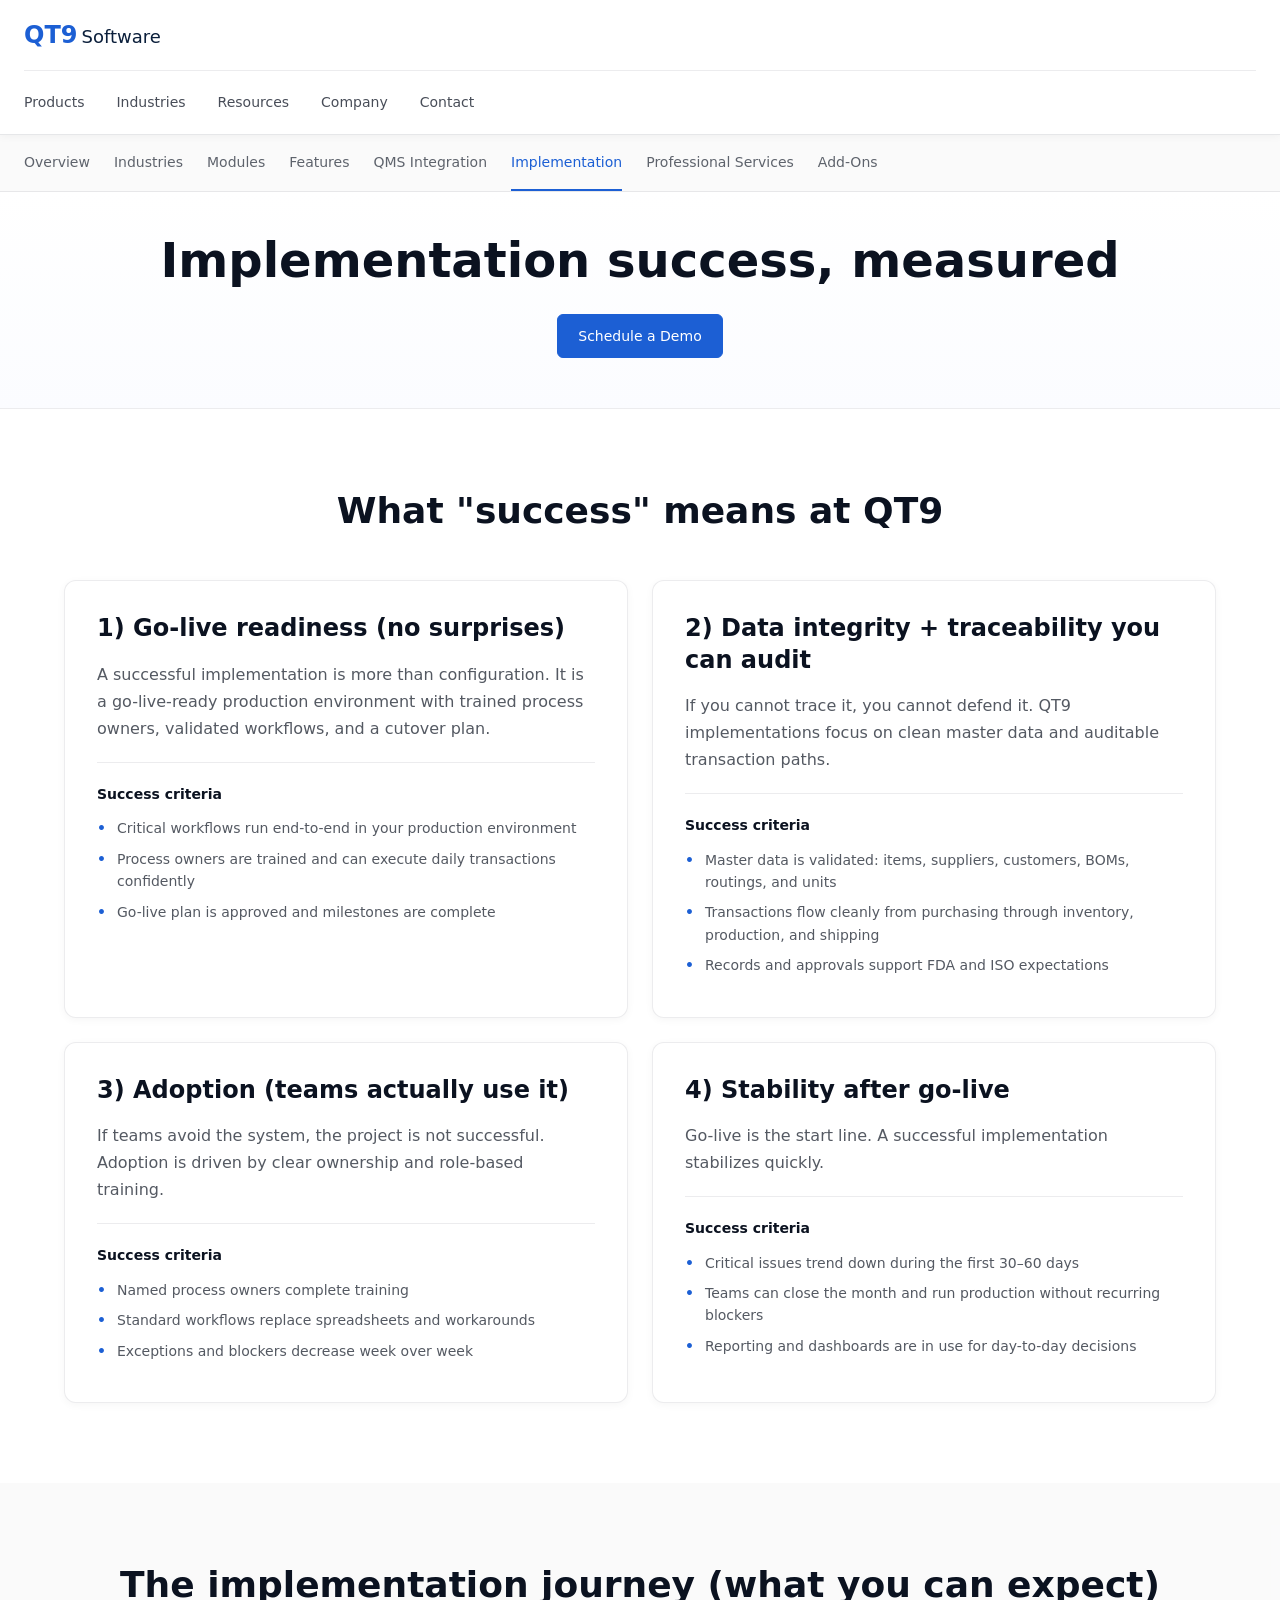
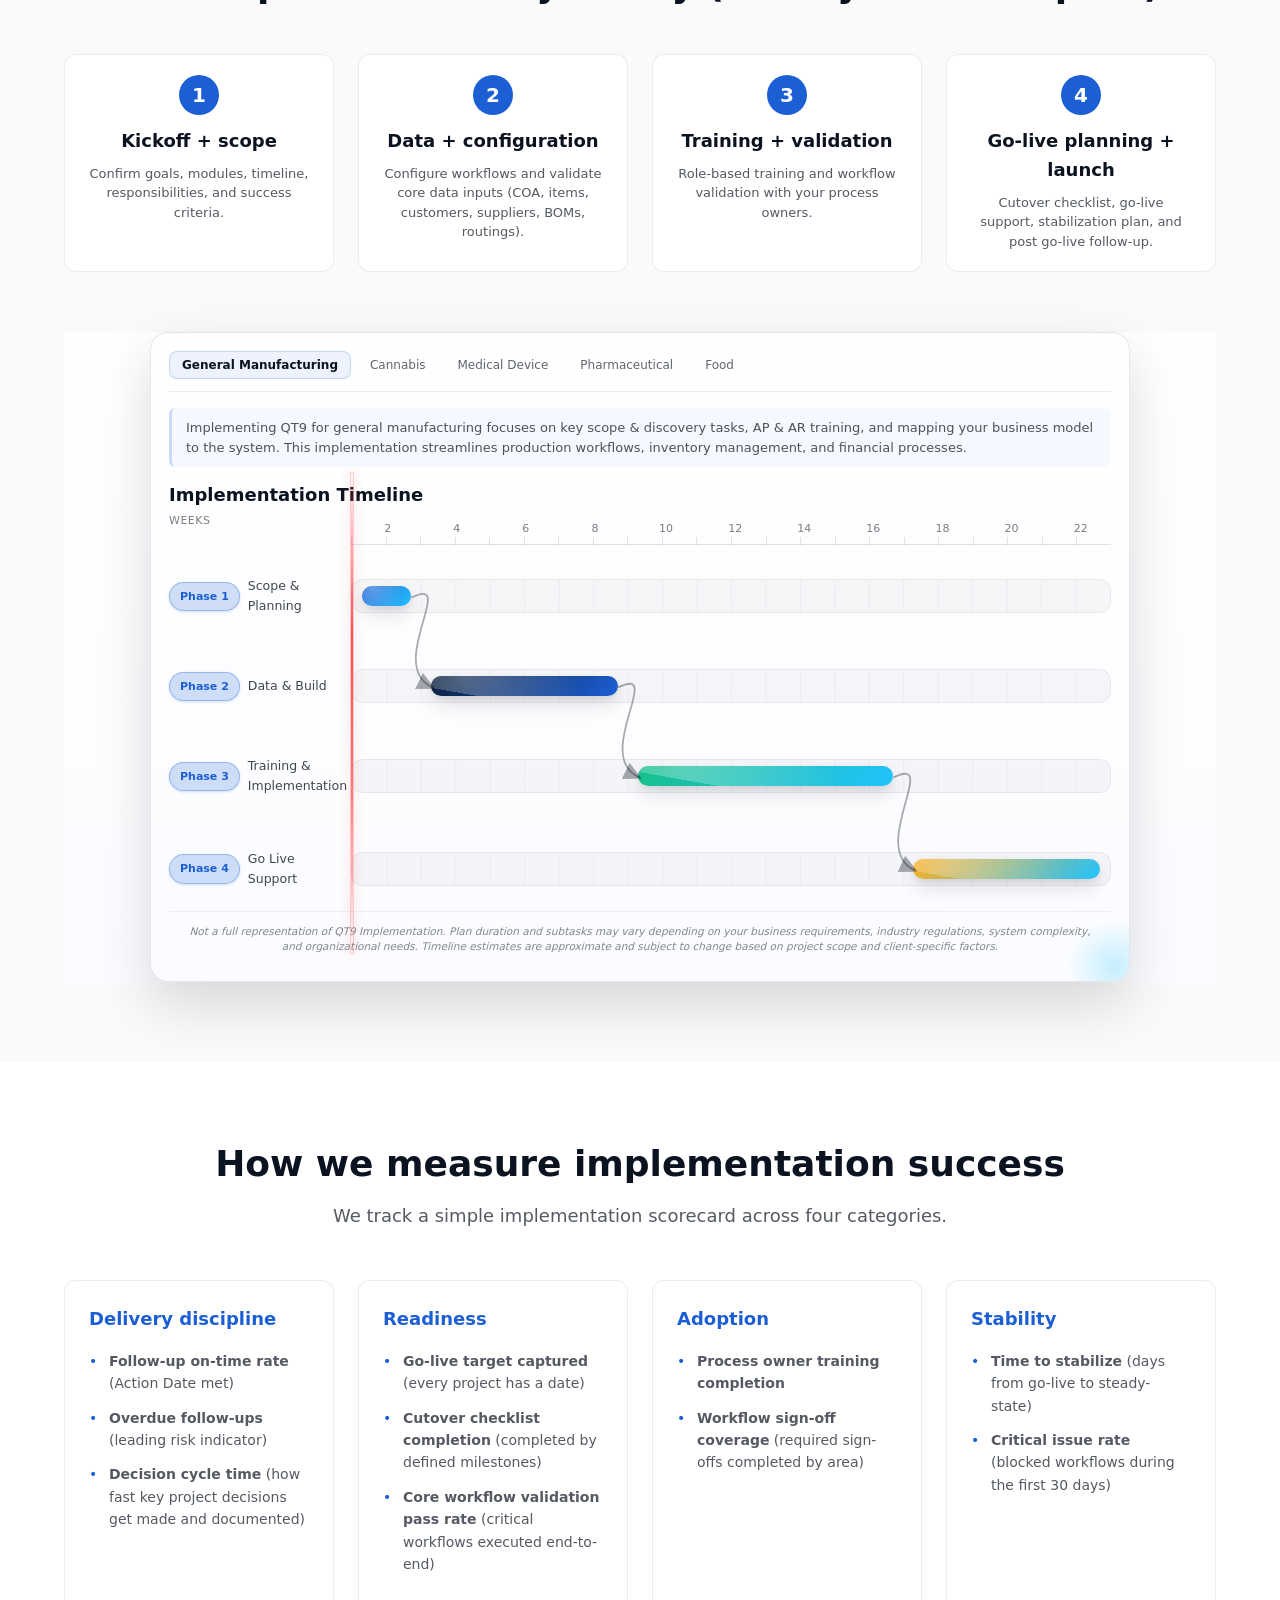
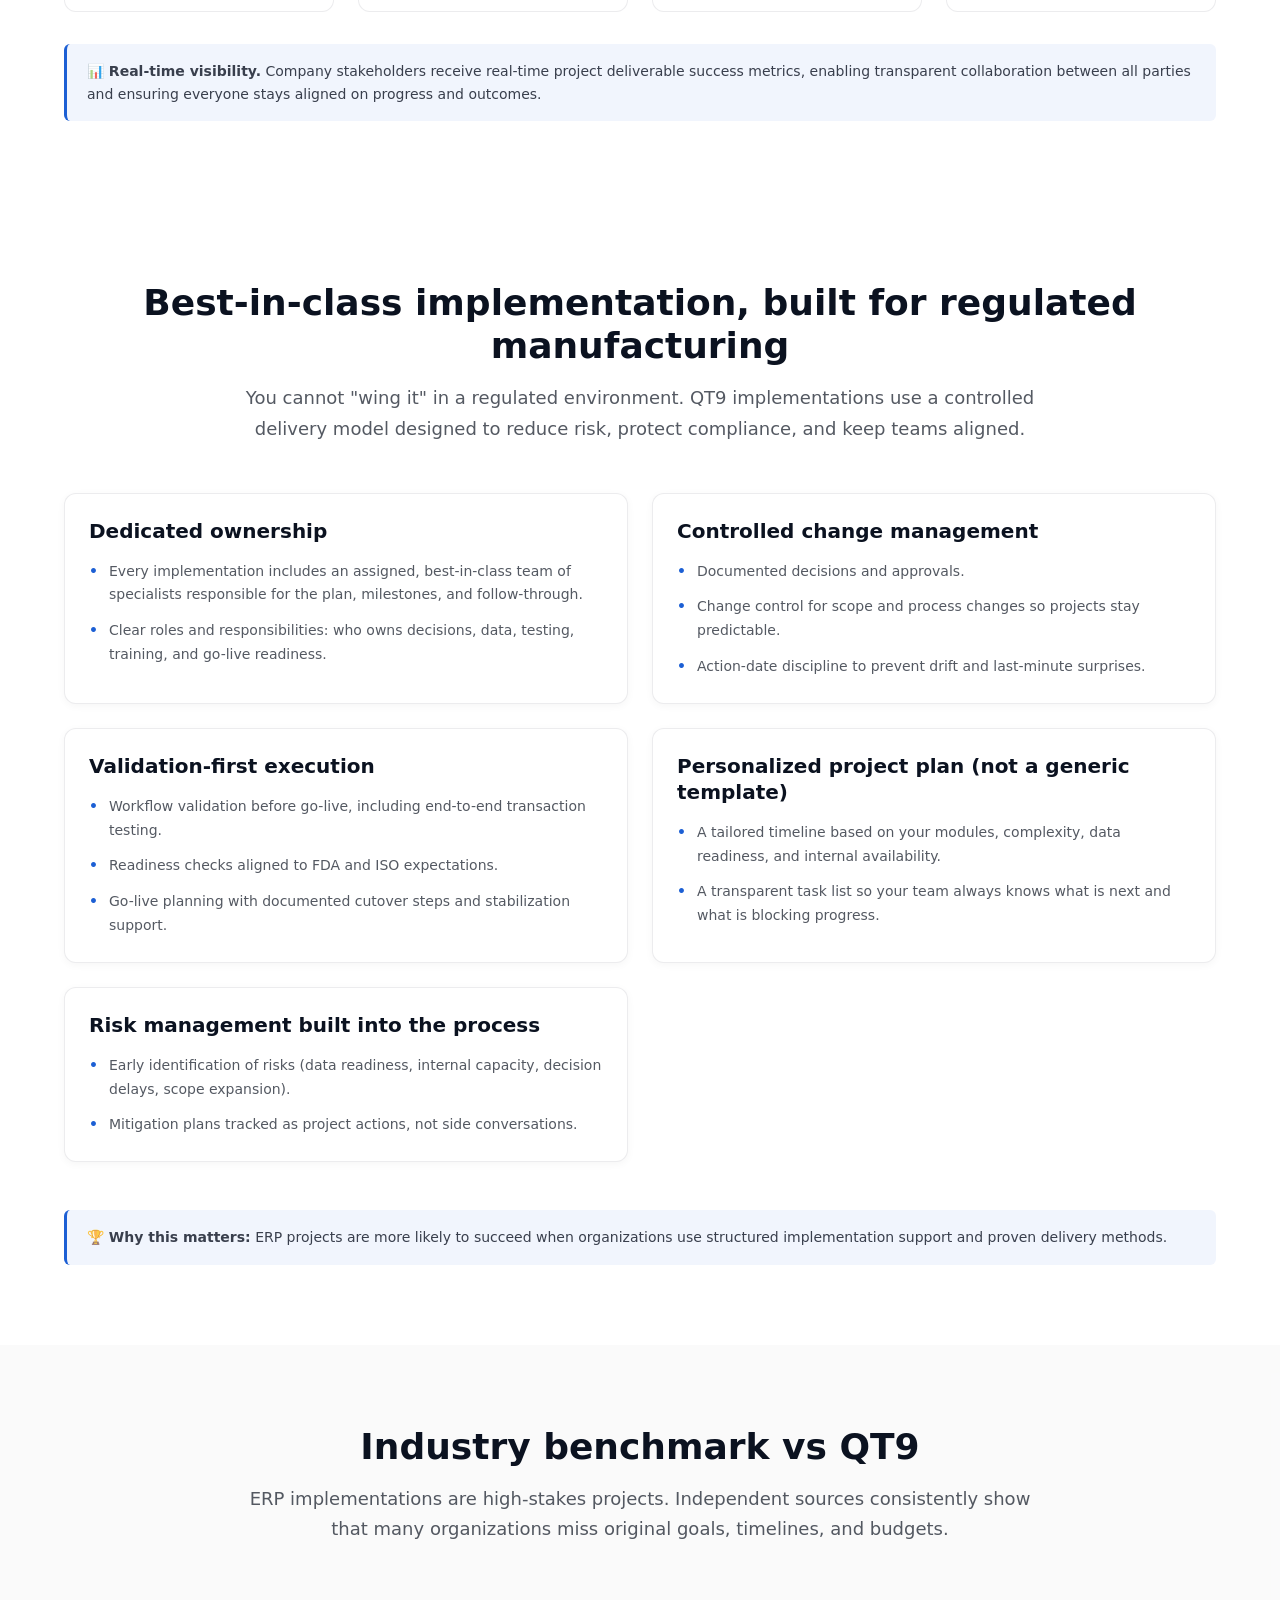
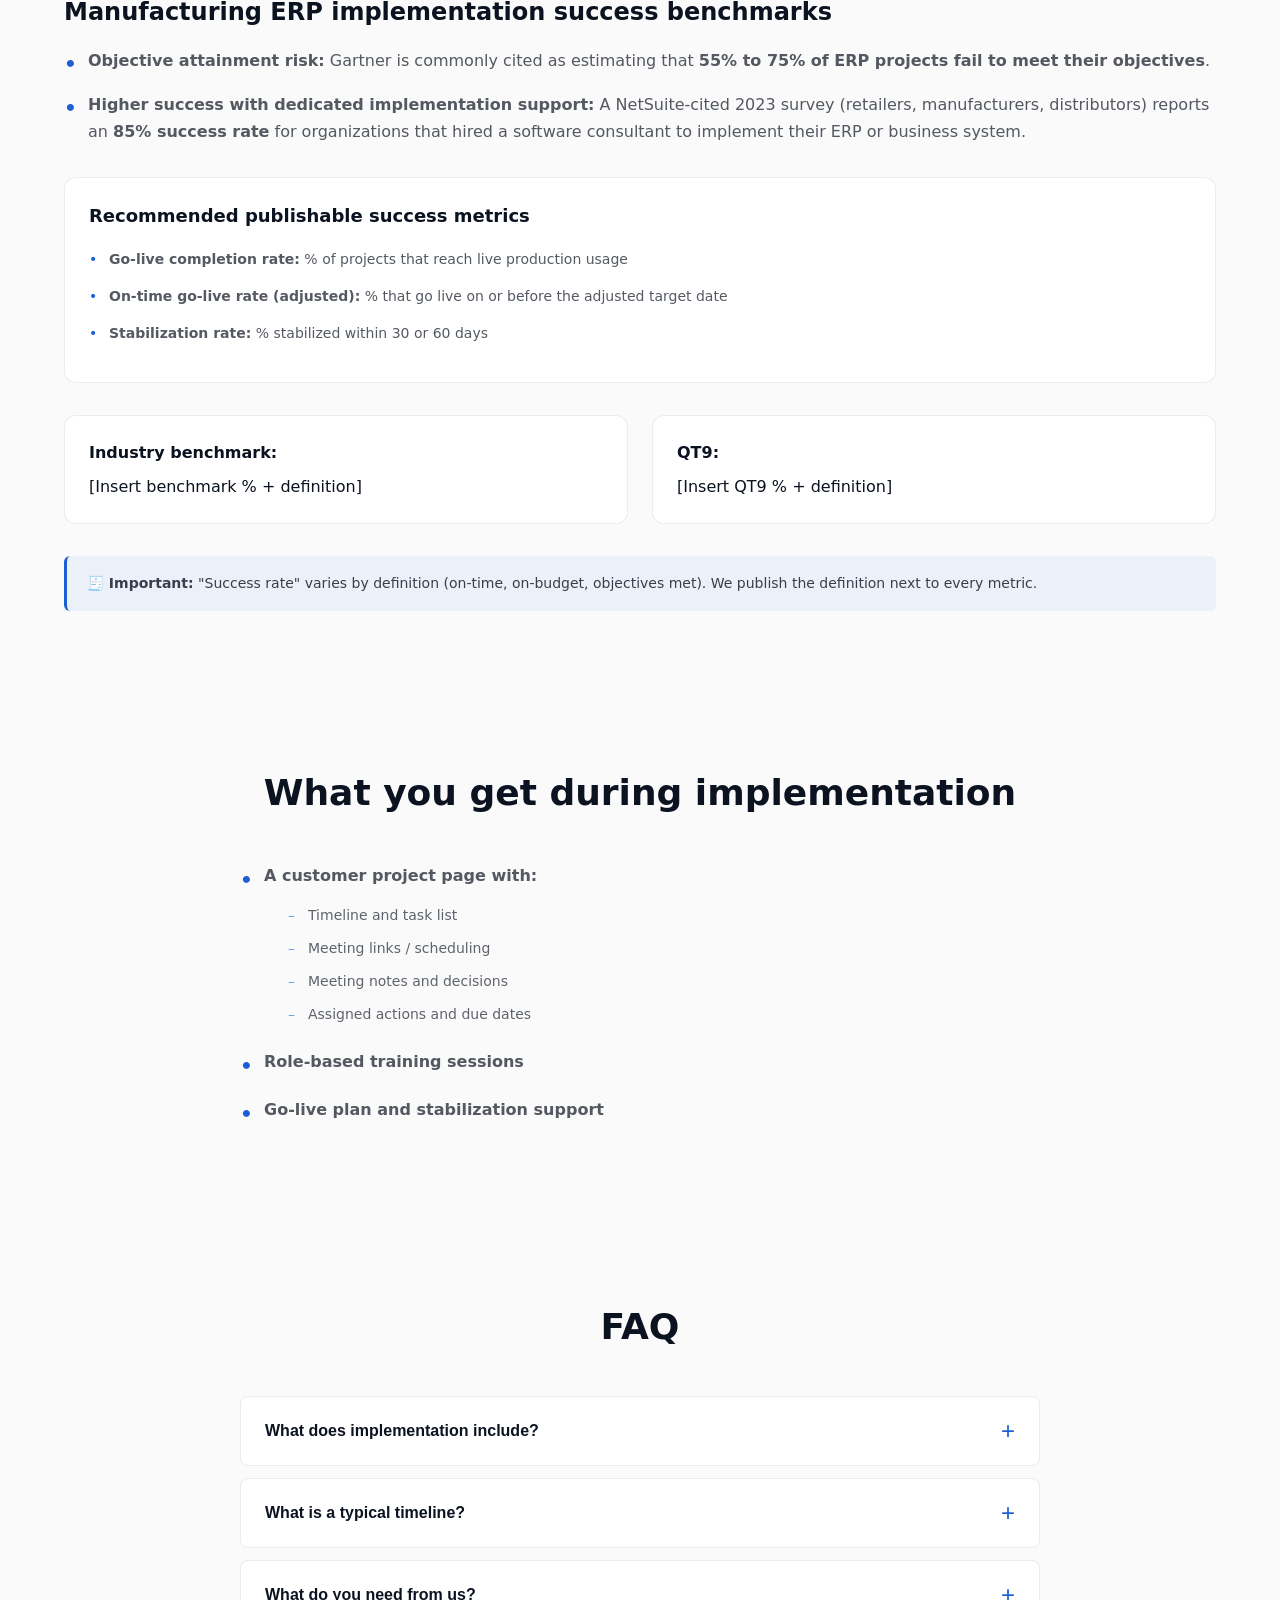
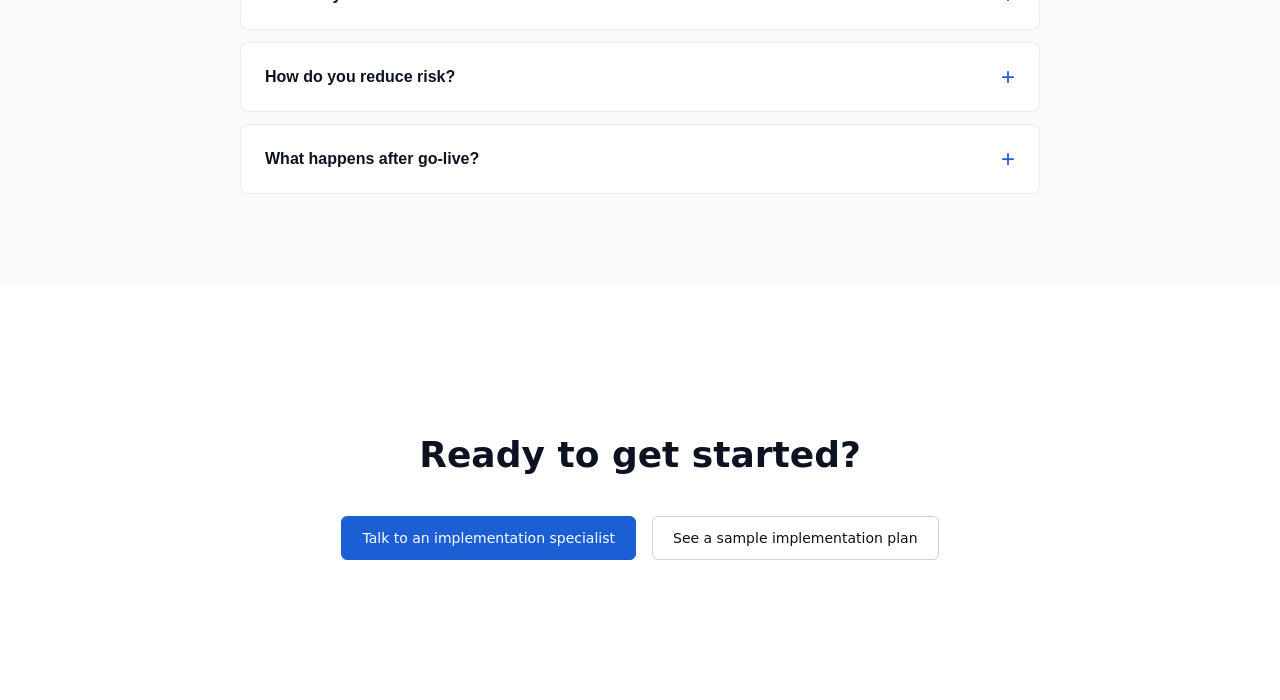
==== commit 6d574198: "Enhance implementation timeline with new labels and task descriptions - Added "WEEKS" label to the a" ====
--- a/implementation.html
+++ b/implementation.html
@@ -166,7 +166,9 @@
 
                   <!-- Week ticks (start inline with the chart lanes) -->
                   <div class="qt9-axis" aria-hidden="true">
-                    <div class="qt9-axis-spacer"></div>
+                    <div class="qt9-axis-spacer">
+                      <span class="qt9-axis-label">WEEKS</span>
+                    </div>
                     <div class="qt9-ticks" id="week-ticks">
                       <!-- Dynamically generated -->
                     </div>
--- a/styles.css
+++ b/styles.css
@@ -73,7 +73,7 @@
   background: linear-gradient(180deg, #ffffff 0%, #fbfcff 100%);
   border: 1px solid rgba(15, 23, 42, 0.10);
   box-shadow: 0 22px 55px rgba(2, 8, 23, 0.14);
-  overflow: visible;
+  overflow: hidden;
   display: flex;
   flex-direction: column;
 
@@ -188,6 +188,18 @@
 
 .qt9-axis-spacer {
   height: 1px;
+  position: relative;
+  display: flex;
+  align-items: center;
+}
+
+.qt9-axis-label {
+  font-family: system-ui, -apple-system, Segoe UI, Roboto, Arial, sans-serif;
+  font-size: 11px;
+  color: rgba(11, 18, 32, 0.55);
+  font-weight: 500;
+  text-transform: uppercase;
+  letter-spacing: 0.5px;
 }
 
 .qt9-ticks {
@@ -220,6 +232,10 @@
   font-family: system-ui, -apple-system, Segoe UI, Roboto, Arial, sans-serif;
   font-size: 11px;
   color: rgba(11, 18, 32, 0.55);
+}
+
+.qt9-tick span:empty {
+  display: none;
 }
 
 .qt9-bars {
@@ -263,6 +279,7 @@
 
 .qt9-lane.expanded {
   margin-bottom: 120px;
+  z-index: 50;
 }
 
 .qt9-lane::before {
@@ -354,22 +371,26 @@
 
 .qt9-bar-chip {
   font-family: system-ui, -apple-system, Segoe UI, Roboto, Arial, sans-serif;
-  font-size: 10px;
-  color: white;
-  background: rgba(11, 18, 32, 0.15);
-  padding: 3px 7px;
+  font-size: 11px;
+  font-weight: 600;
+  color: var(--qt9-blue);
+  background: rgba(28, 95, 212, 0.2);
+  padding: 5px 10px;
   border-radius: 999px;
   white-space: nowrap;
   flex-shrink: 0;
   transition: background 380ms cubic-bezier(0.2, 0.8, 0.2, 1),
     box-shadow 380ms cubic-bezier(0.2, 0.8, 0.2, 1),
     transform 380ms cubic-bezier(0.2, 0.8, 0.2, 1);
+  border: 1px solid rgba(28, 95, 212, 0.3);
+  box-shadow: 0 1px 3px rgba(28, 95, 212, 0.2);
 }
 
 .qt9-bar-chip.active {
-  background: rgba(28, 95, 212, 0.25);
-  box-shadow: 0 2px 8px rgba(28, 95, 212, 0.3);
+  background: rgba(28, 95, 212, 0.4);
+  box-shadow: 0 2px 8px rgba(28, 95, 212, 0.4);
   transform: scale(1.05);
+  border-color: rgba(28, 95, 212, 0.5);
 }
 
 .qt9-bar-glint {
@@ -441,11 +462,10 @@
 /* Subtasks panel */
 .qt9-subtasks {
   position: absolute;
-  top: 100%;
+  top: calc(100% + 10px);
   left: 0;
   right: 0;
-  margin-top: 10px;
-  padding: 0;
+  padding: 12px 14px;
   background: rgba(255, 255, 255, 0.95);
   border: 1px solid rgba(15, 23, 42, 0.08);
   border-radius: 12px;
@@ -458,19 +478,19 @@
   pointer-events: none;
   transition: opacity 400ms cubic-bezier(0.2, 0.8, 0.2, 1),
     transform 400ms cubic-bezier(0.2, 0.8, 0.2, 1),
-    padding 400ms cubic-bezier(0.2, 0.8, 0.2, 1),
     max-height 400ms cubic-bezier(0.2, 0.8, 0.2, 1);
-  z-index: 11;
+  z-index: 200;
   max-height: 0;
   overflow: hidden;
+  visibility: hidden;
 }
 
 .qt9-lane.expanded .qt9-subtasks {
   opacity: 1;
   transform: translateY(0) scale(1);
   pointer-events: auto;
-  max-height: 200px;
-  padding: 12px 14px;
+  max-height: 500px;
+  visibility: visible;
 }
 
 .qt9-subtask {
@@ -526,4 +546,12 @@
   .qt9-subtitle {
     font-size: 11px;
   }
-}
+
+  .qt9-axis-label {
+    font-size: 10px;
+  }
+
+  .qt9-tick span {
+    font-size: 9px;
+  }
+}
--- a/page-styles.css
+++ b/page-styles.css
@@ -790,8 +790,11 @@
 }
 
 .qt9-timeline-section .qt9-page-wrap {
-  padding-top: 0;
-  padding-bottom: 0;
+  padding: 0 !important;
+  padding-top: 0 !important;
+  padding-bottom: 0 !important;
+  padding-left: 0 !important;
+  padding-right: 0 !important;
   min-height: auto;
   height: auto;
   justify-content: center;
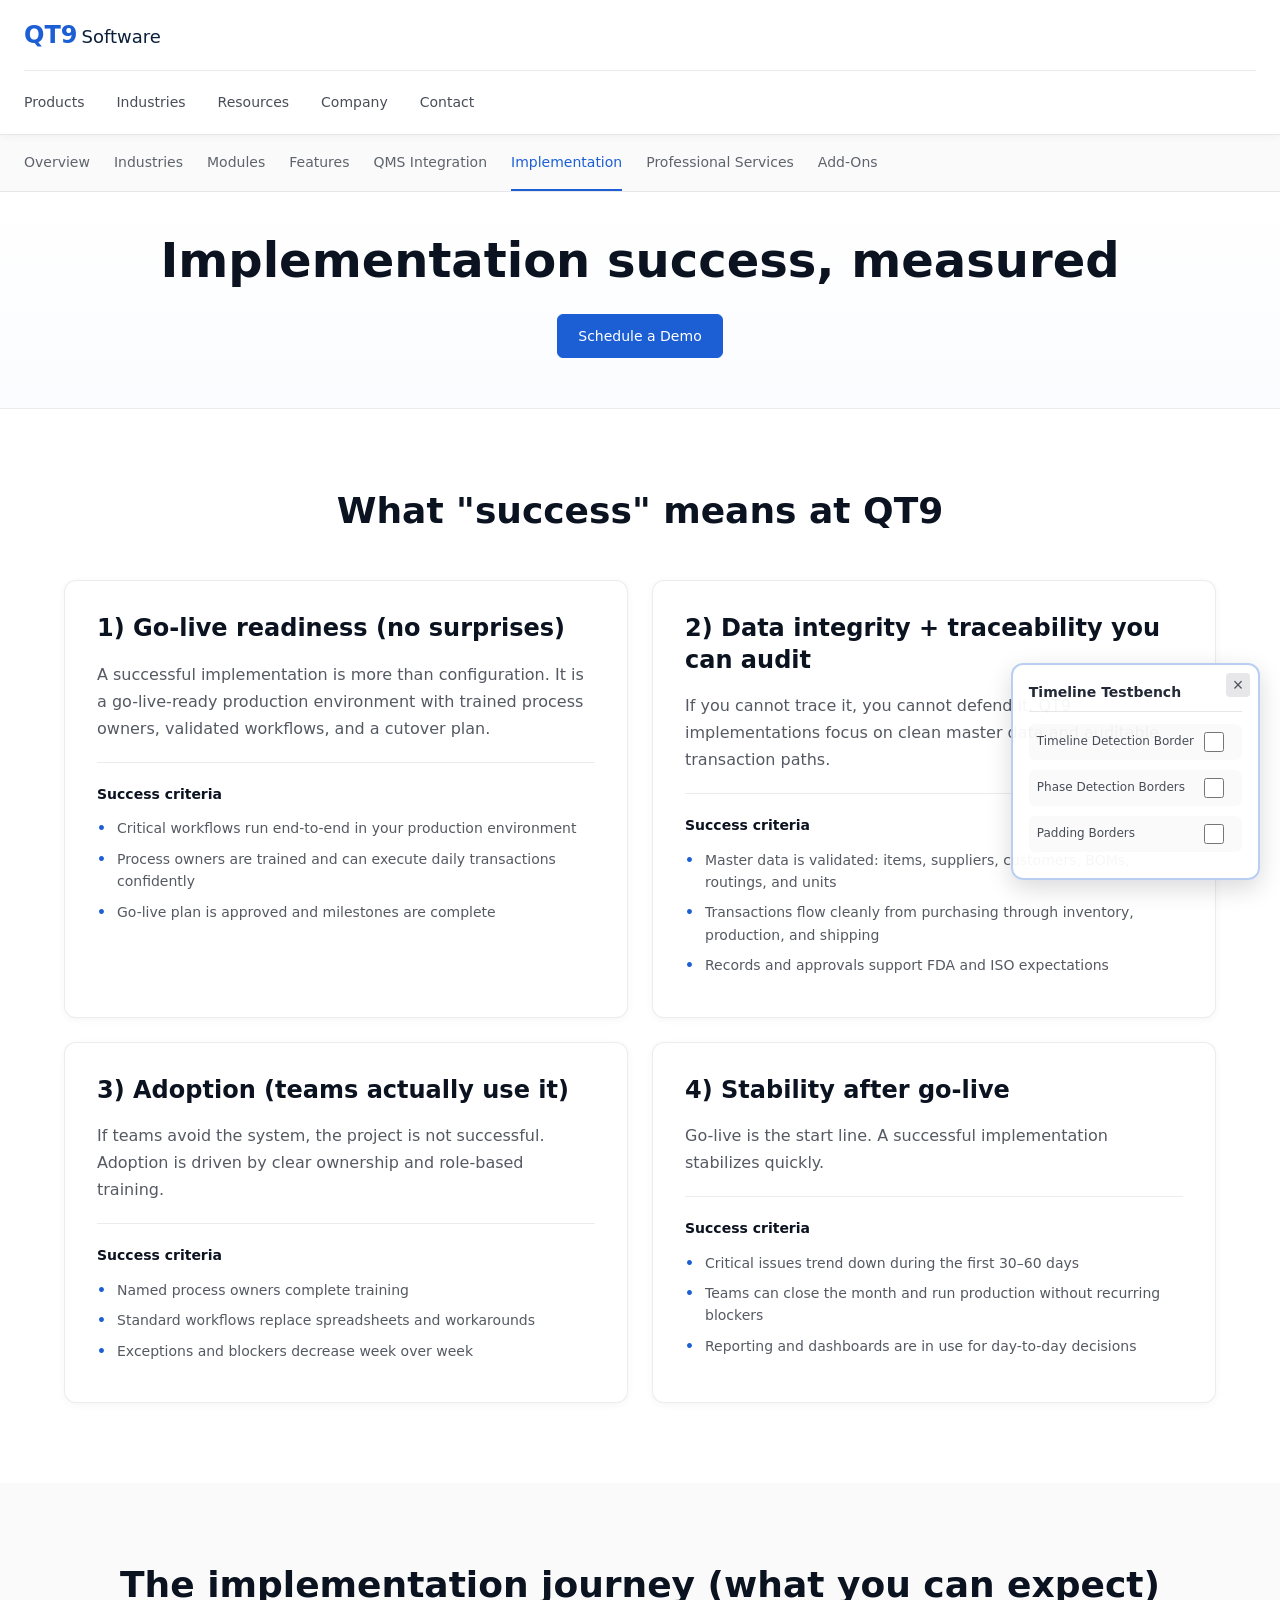
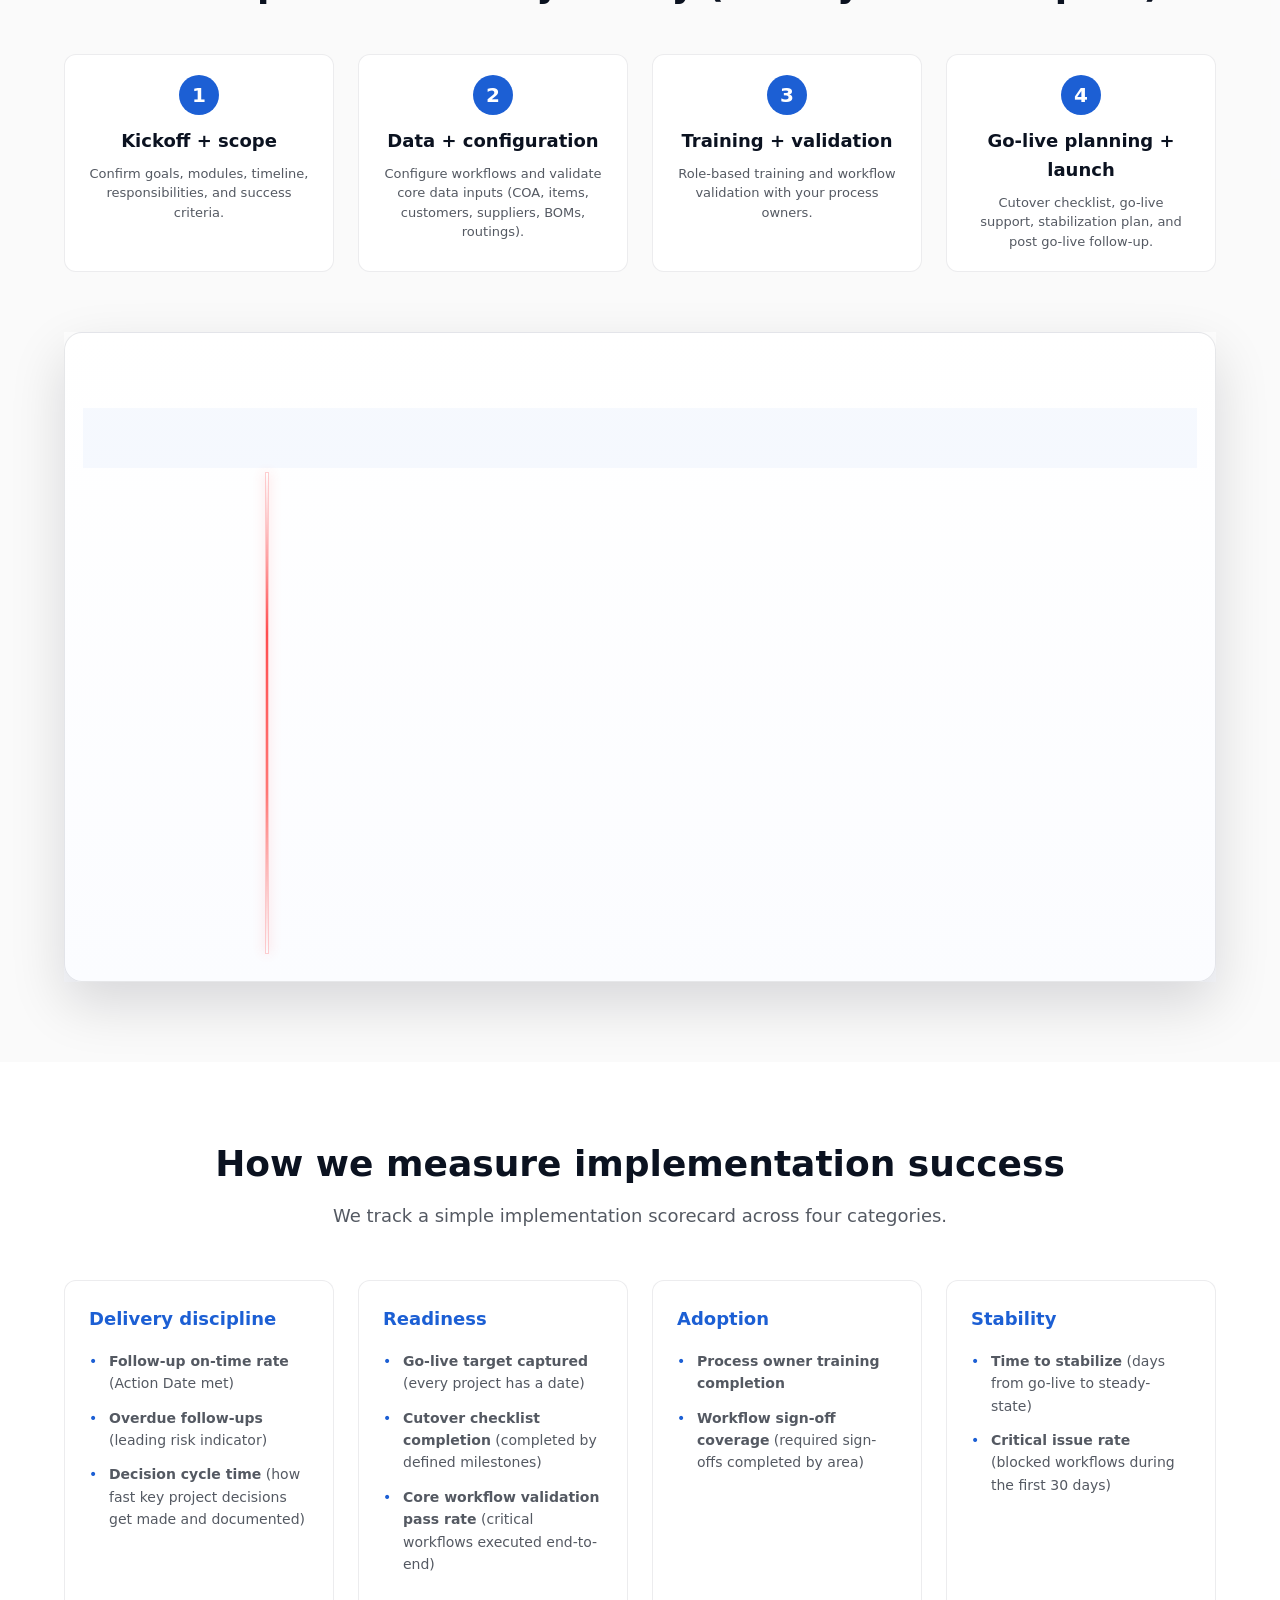
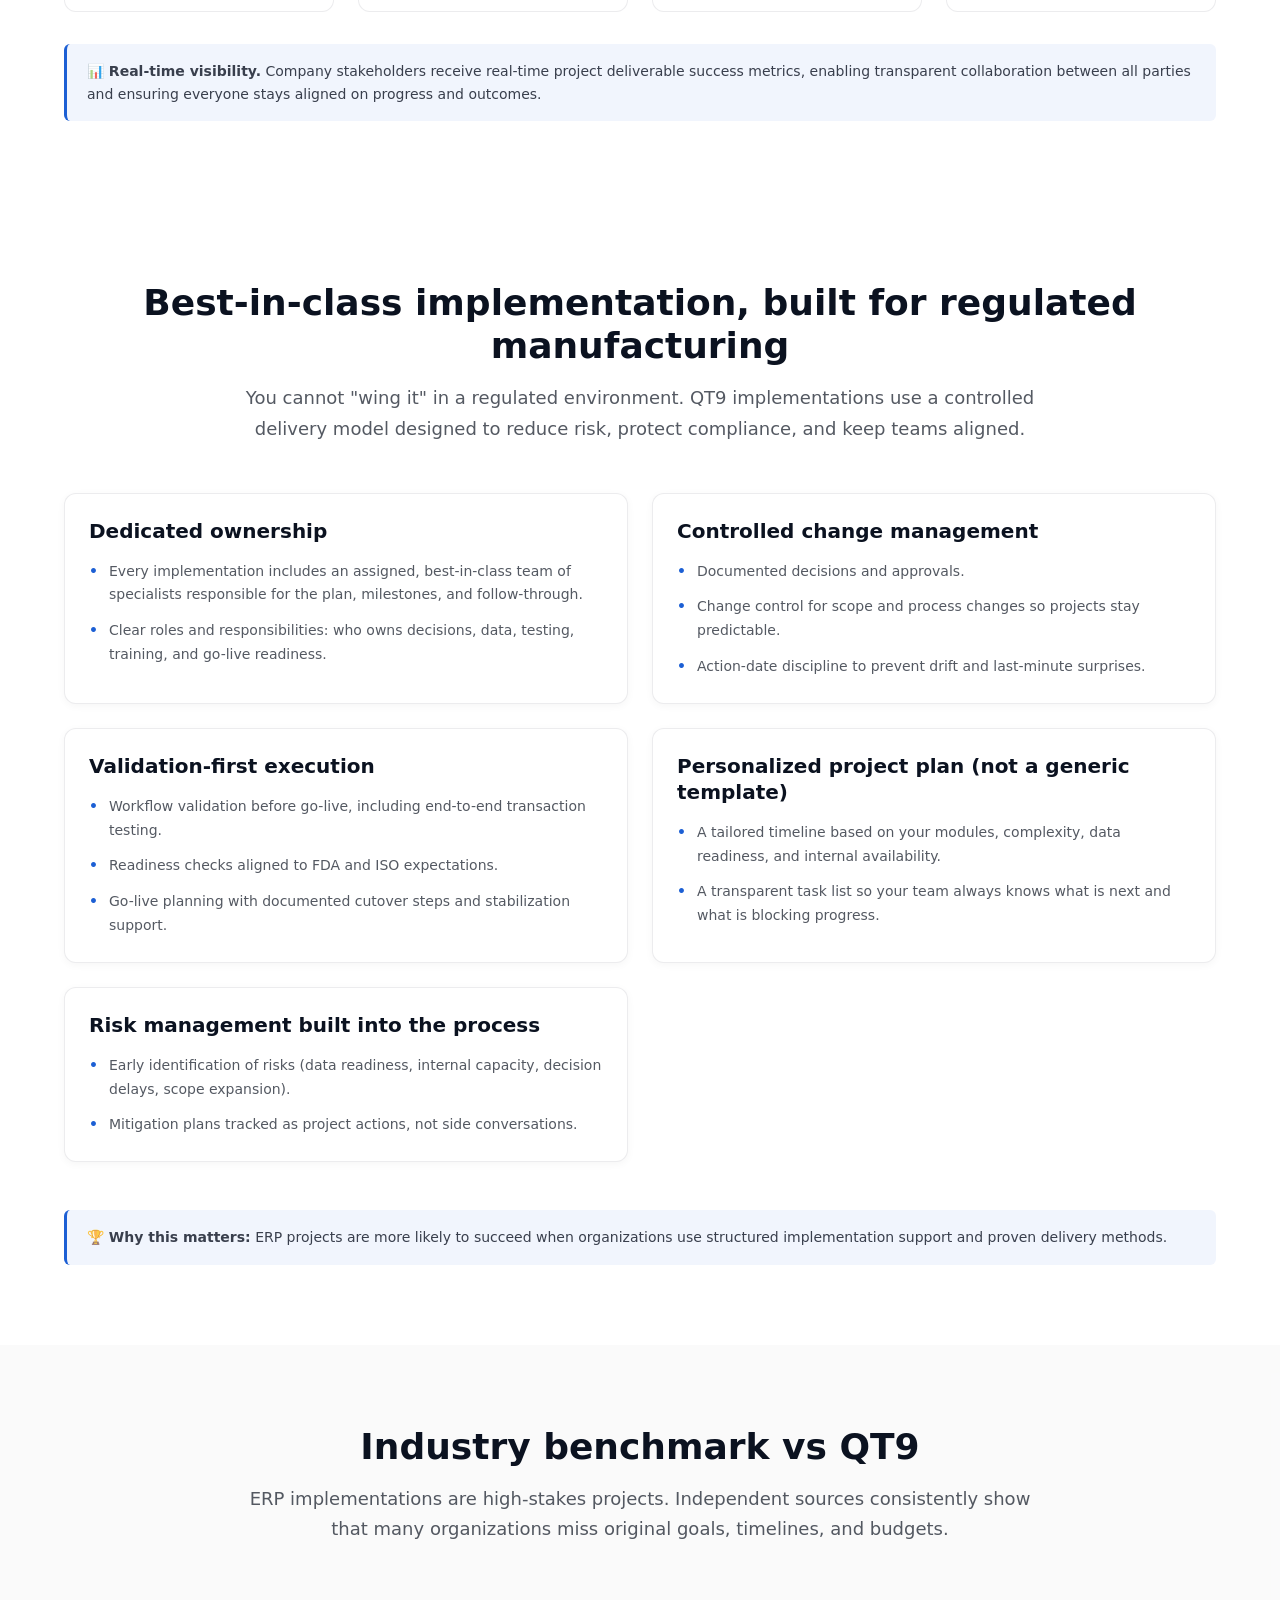
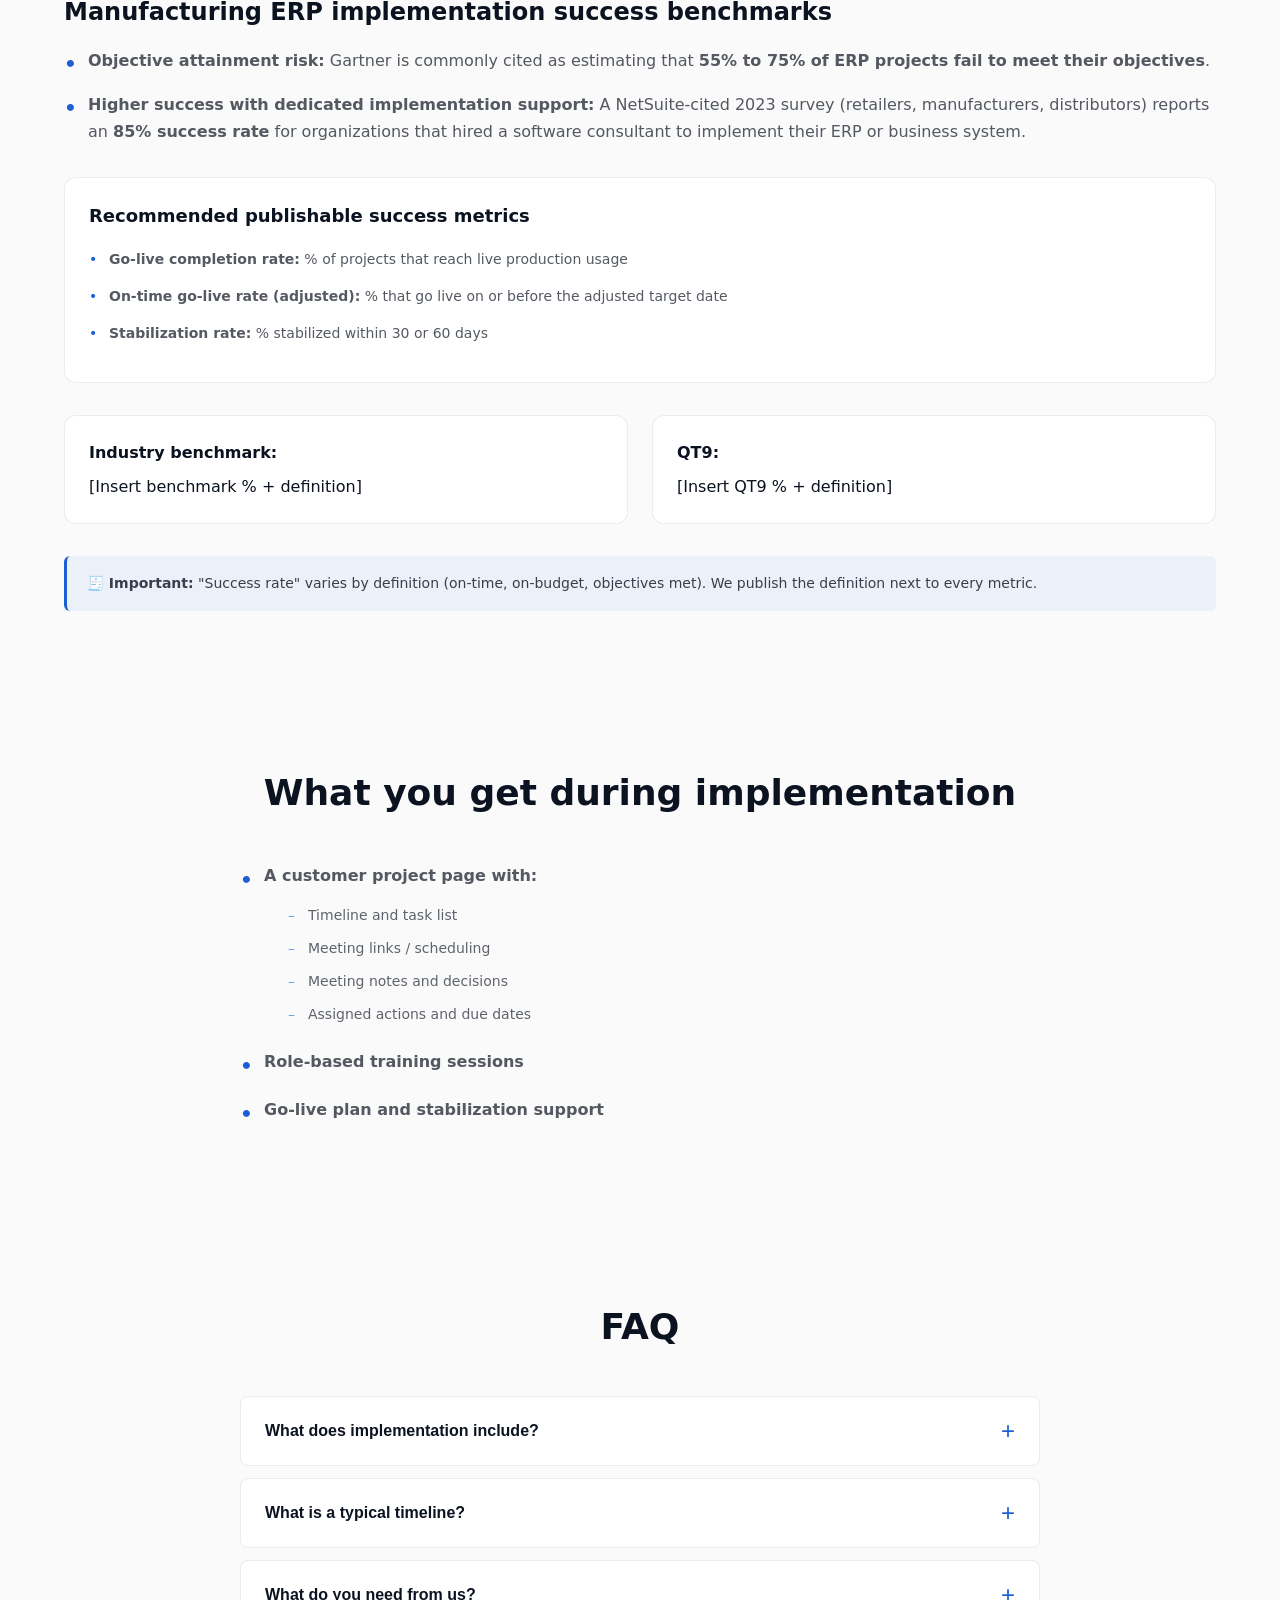
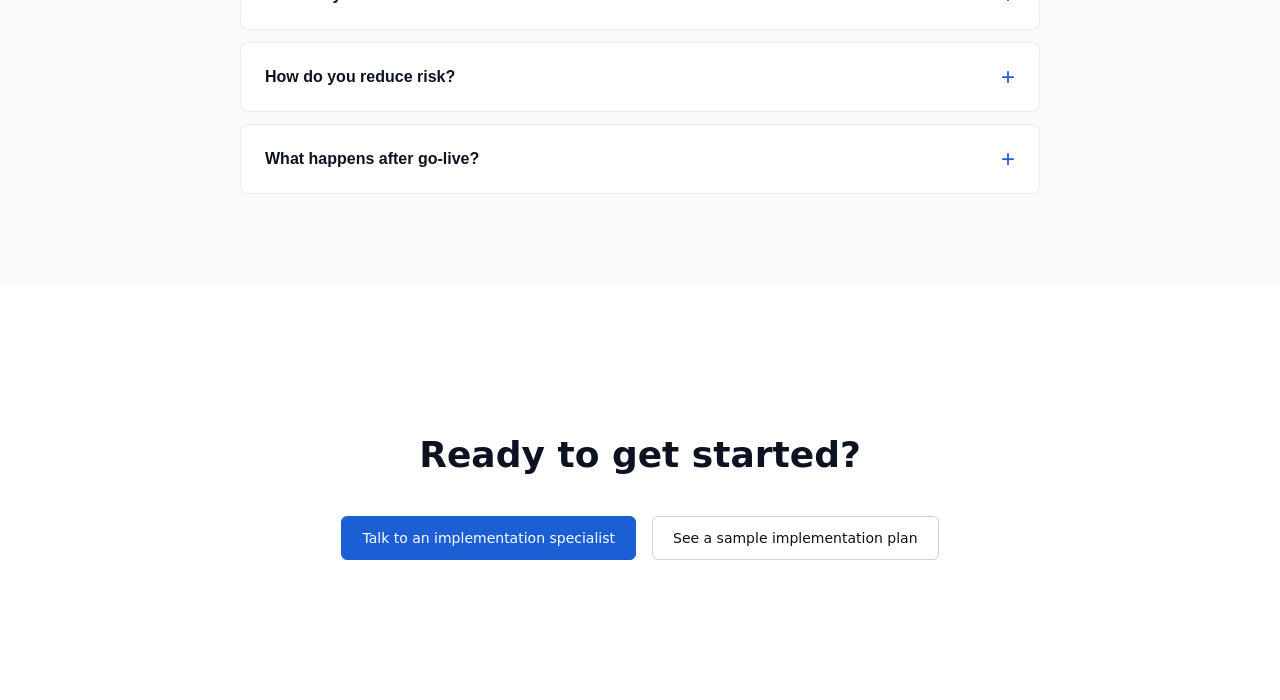
==== commit 3933d051: "Add timeline testbench controls to implementation and index pages" ====
--- a/implementation.html
+++ b/implementation.html
@@ -521,5 +521,7 @@
         });
       });
     </script>
+    <!-- Timeline Testbench Controls - Remove this line and timeline-testbench.js file to disable -->
+    <script src="timeline-testbench.js"></script>
   </body>
 </html>
--- a/styles.css
+++ b/styles.css
@@ -39,7 +39,8 @@
   justify-content: center;
   padding-top: 48px;
   padding-bottom: 200px;
-  min-height: 100vh;
+  min-height: auto;
+  height: auto;
   background: linear-gradient(180deg, #ffffff 0%, #fbfcff 100%);
 }
 
@@ -65,15 +66,16 @@
   --line: rgba(15, 23, 42, 0.12);
 
   width: var(--card-w);
-  height: var(--card-h);
-  max-height: var(--card-h);
+  min-height: var(--card-h);
+  height: auto;
+  max-height: none;
   position: relative;
   border-radius: 18px;
   padding: var(--card-pad);
   background: linear-gradient(180deg, #ffffff 0%, #fbfcff 100%);
   border: 1px solid rgba(15, 23, 42, 0.10);
   box-shadow: 0 22px 55px rgba(2, 8, 23, 0.14);
-  overflow: hidden;
+  overflow: visible;
   display: flex;
   flex-direction: column;
 
@@ -207,6 +209,7 @@
   grid-template-columns: repeat(var(--weeks), 1fr);
   border-bottom: 1px solid var(--line);
   padding-bottom: 6px;
+  position: relative;
 }
 
 .qt9-tick {
@@ -247,13 +250,19 @@
   z-index: 7;
   isolation: isolate;
   cursor: crosshair;
-}
+  padding-bottom: 0;
+  transition: padding-bottom 400ms cubic-bezier(0.2, 0.8, 0.2, 1);
+}
+
+/* Padding is managed dynamically by JavaScript for accurate spacing */
+
 
 .qt9-row {
   display: grid;
   grid-template-columns: var(--label-col) 1fr;
   column-gap: var(--col-gap);
   align-items: center;
+  transition: margin-bottom 400ms cubic-bezier(0.2, 0.8, 0.2, 1);
 }
 
 .qt9-label {
@@ -278,7 +287,7 @@
 }
 
 .qt9-lane.expanded {
-  margin-bottom: 120px;
+  margin-bottom: 0;
   z-index: 50;
 }
 
@@ -477,10 +486,9 @@
   transform: translateY(-8px) scale(0.98);
   pointer-events: none;
   transition: opacity 400ms cubic-bezier(0.2, 0.8, 0.2, 1),
-    transform 400ms cubic-bezier(0.2, 0.8, 0.2, 1),
-    max-height 400ms cubic-bezier(0.2, 0.8, 0.2, 1);
+    transform 400ms cubic-bezier(0.2, 0.8, 0.2, 1);
   z-index: 200;
-  max-height: 0;
+  height: 0;
   overflow: hidden;
   visibility: hidden;
 }
@@ -489,7 +497,9 @@
   opacity: 1;
   transform: translateY(0) scale(1);
   pointer-events: auto;
-  max-height: 500px;
+  height: auto;
+  min-height: fit-content;
+  overflow: visible;
   visibility: visible;
 }
 
@@ -539,8 +549,15 @@
 @media (max-width: 768px) {
   .qt9-timeline-card {
     --card-w: calc(100vw - 2rem);
-    --label-col: 140px;
-    --card-pad: 14px;
+    --card-h: auto;
+    --label-col: 120px;
+    --col-gap: 8px;
+    --card-pad: 12px;
+    min-height: auto;
+  }
+
+  .qt9-bars:has(.qt9-lane.expanded) {
+    padding-bottom: 140px;
   }
 
   .qt9-subtitle {
@@ -554,4 +571,89 @@
   .qt9-tick span {
     font-size: 9px;
   }
-}
+
+  .qt9-bars {
+    gap: 8px;
+  }
+
+  .qt9-lane {
+    height: 32px;
+  }
+}
+
+@media (max-width: 480px) {
+  .qt9-timeline-card {
+    --label-col: 100px;
+    --col-gap: 6px;
+    --card-pad: 10px;
+    min-height: auto;
+  }
+
+  .qt9-bars:has(.qt9-lane.expanded) {
+    padding-bottom: 120px;
+  }
+
+  .qt9-label {
+    font-size: 11px;
+  }
+
+  .qt9-bar-chip {
+    font-size: 10px;
+    padding: 4px 8px;
+  }
+
+  .qt9-tabs {
+    gap: 4px;
+    flex-wrap: wrap;
+  }
+
+  .qt9-tab {
+    font-size: 11px;
+    padding: 5px 10px;
+  }
+}
+
+@media (max-width: 640px) {
+  .qt9-timeline-card {
+    --label-col: 0px;
+    --col-gap: 0px;
+    --card-pad: 8px;
+  }
+
+  .qt9-axis {
+    grid-template-columns: 1fr;
+  }
+
+  .qt9-axis-spacer {
+    height: auto;
+    display: none;
+  }
+
+  .qt9-row {
+    grid-template-columns: 1fr;
+    row-gap: 6px;
+    align-items: start;
+  }
+
+  .qt9-label {
+    flex-direction: column;
+    align-items: flex-start;
+    gap: 4px;
+  }
+
+  /* Timeline expands to full width at smallest breakpoint */
+  .qt9-lane {
+    width: 100%;
+  }
+
+  /* Hitboxes expand to full width, adjust padding */
+  .qt9-swimlane-hitbox {
+    left: calc((100% / var(--weeks)) * var(--start));
+    width: calc((100% / var(--weeks)) * var(--span));
+  }
+
+  .qt9-bar {
+    left: calc((100% / var(--weeks)) * var(--start));
+    width: calc((100% / var(--weeks)) * var(--span));
+  }
+}
--- a/page-styles.css
+++ b/page-styles.css
@@ -802,6 +802,12 @@
   align-items: flex-start;
 }
 
+.qt9-timeline-section .qt9-timeline-card {
+  width: 100%;
+  max-width: 100%;
+  overflow: visible;
+}
+
 /* Responsive */
 @media (max-width: 1024px) {
   .qt9-hero-title {
@@ -929,6 +935,12 @@
     margin-top: 32px;
   }
 
+  .qt9-timeline-section .qt9-timeline-card {
+    width: 100%;
+    max-width: 100%;
+    overflow: visible;
+  }
+
   .qt9-proof-grid {
     grid-template-columns: 1fr;
   }
